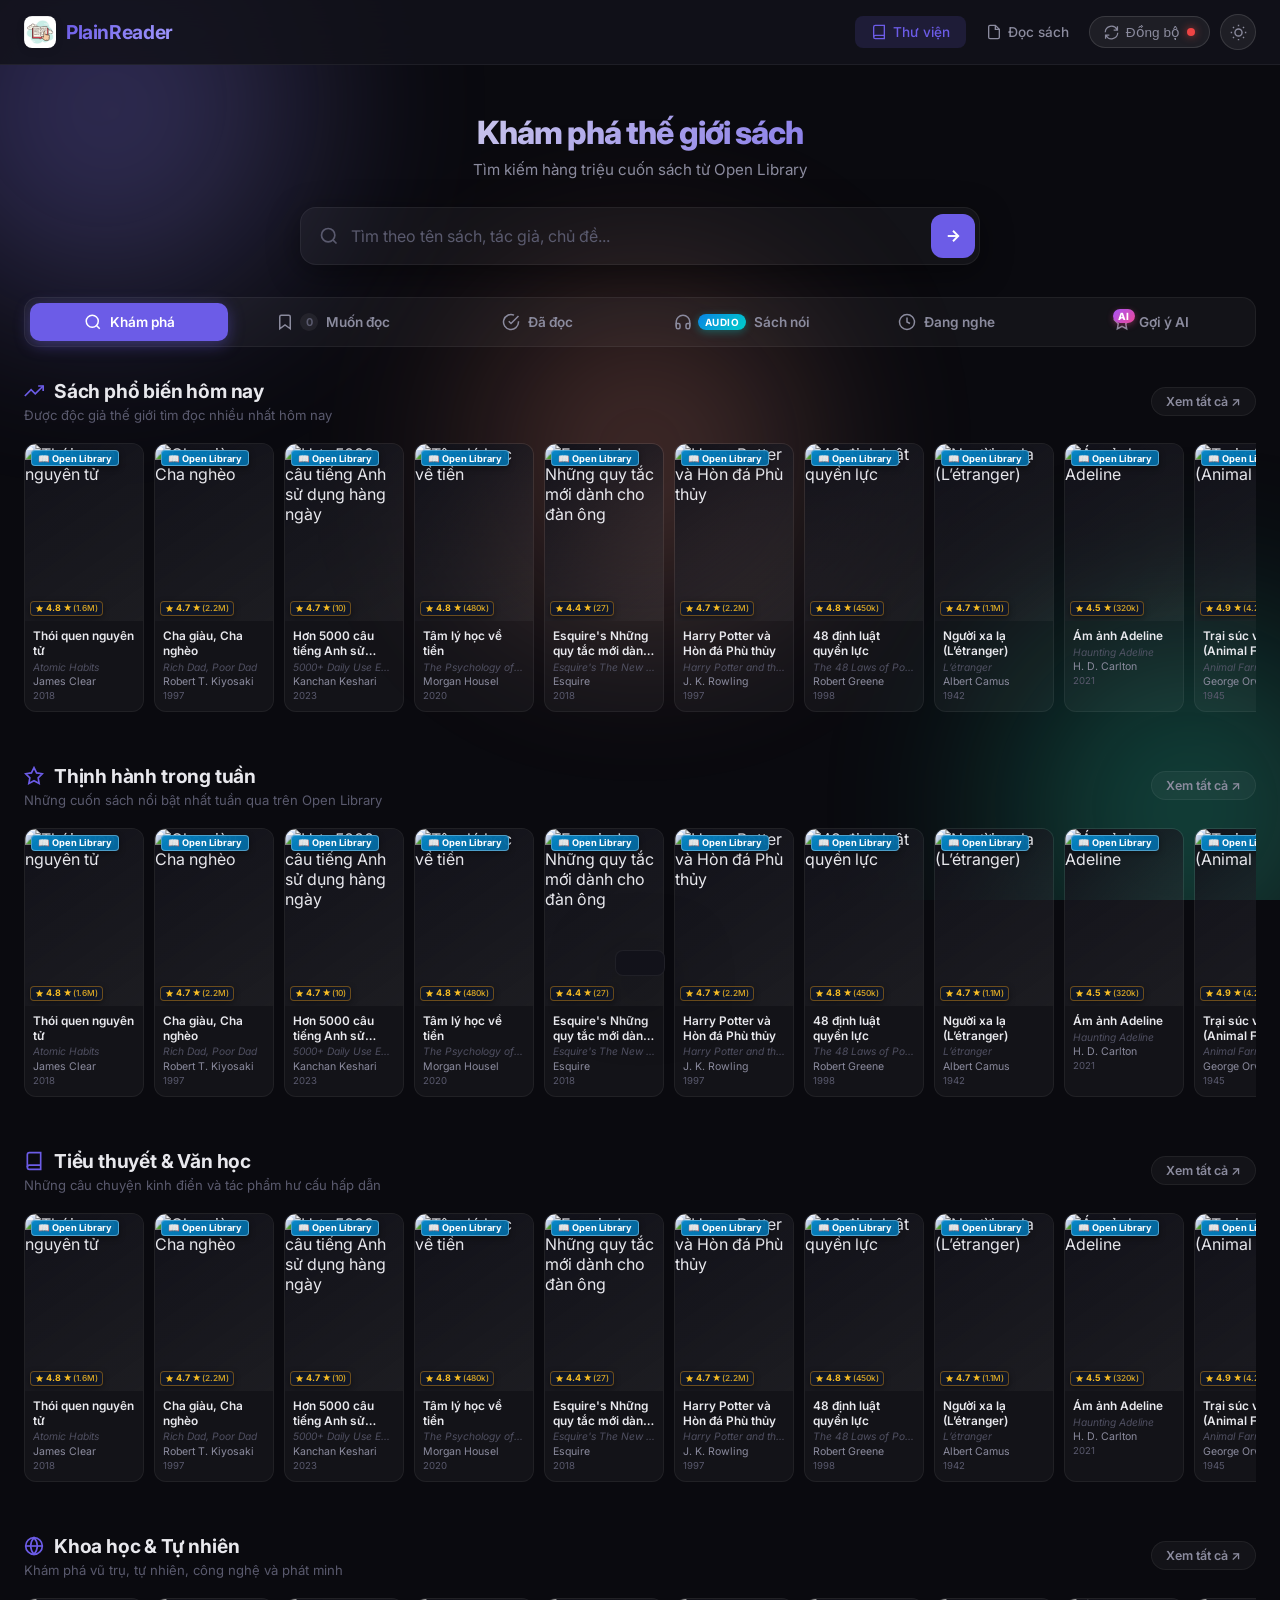
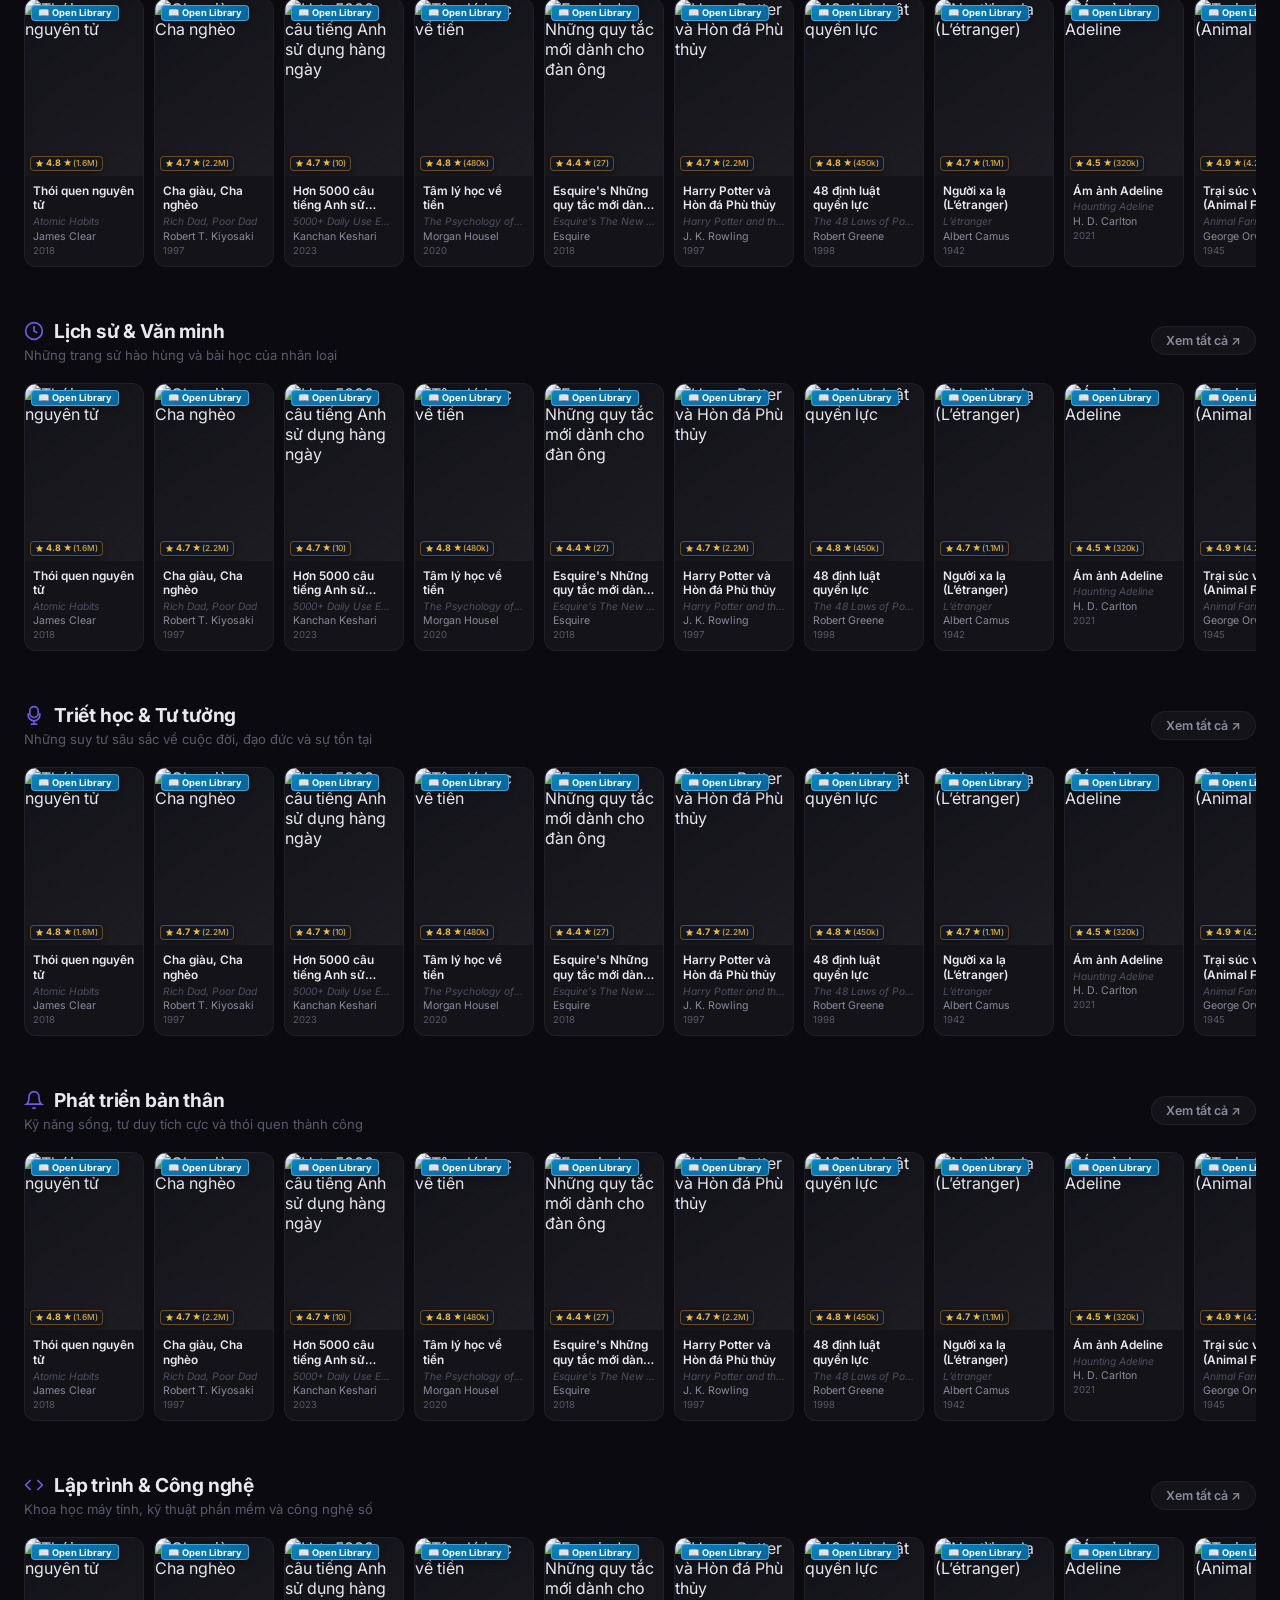
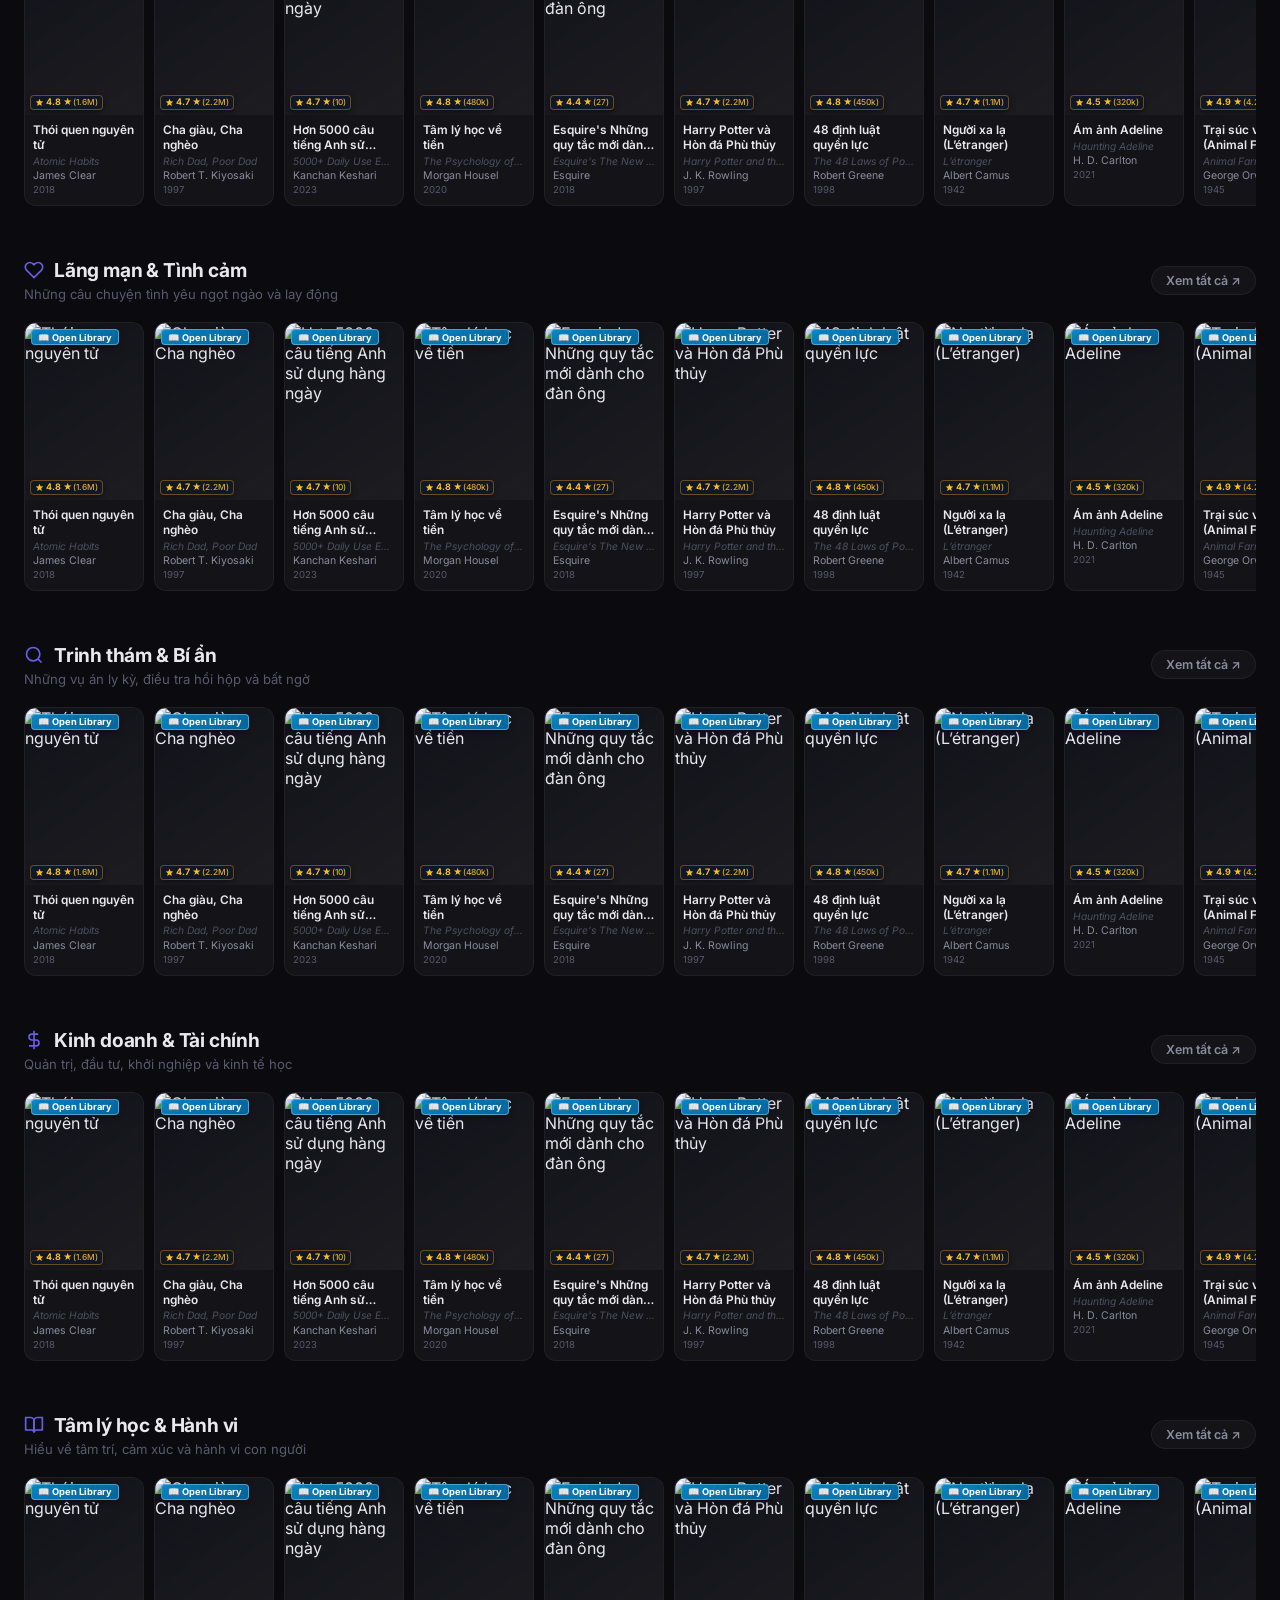
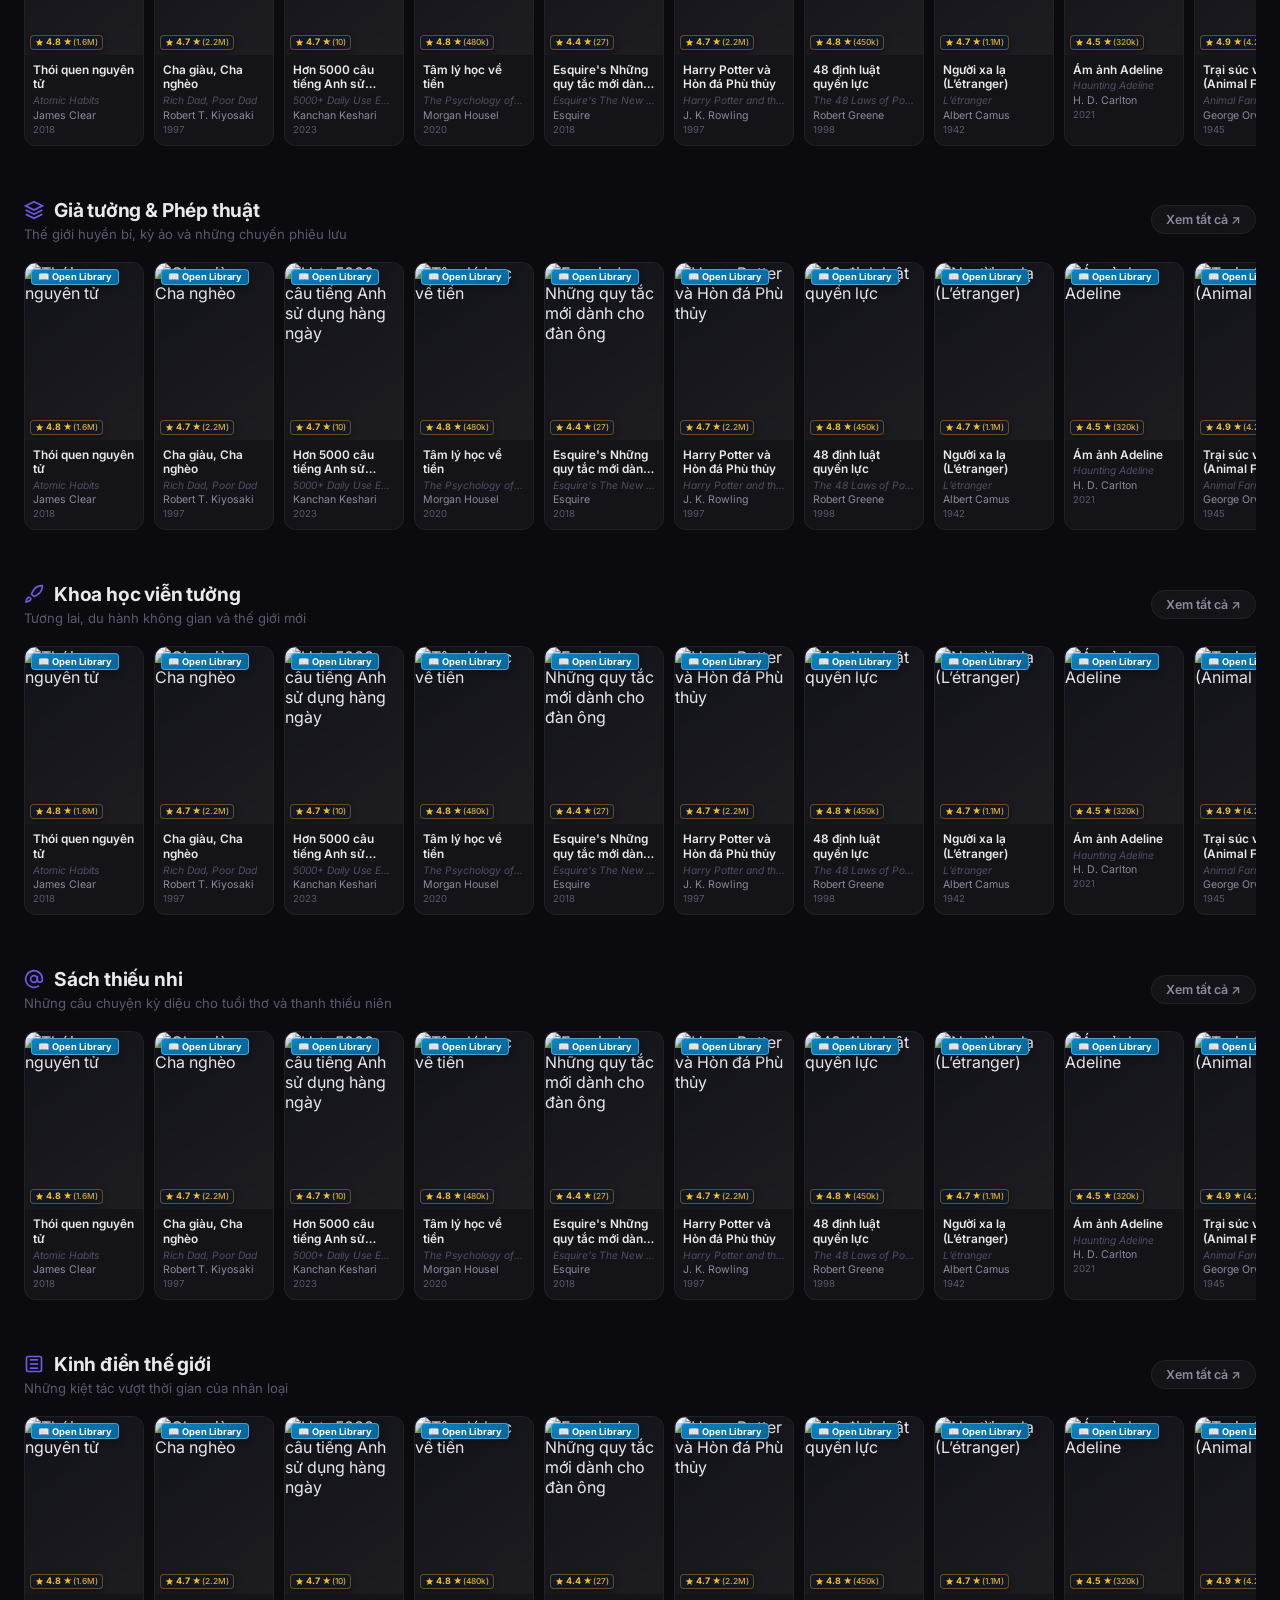
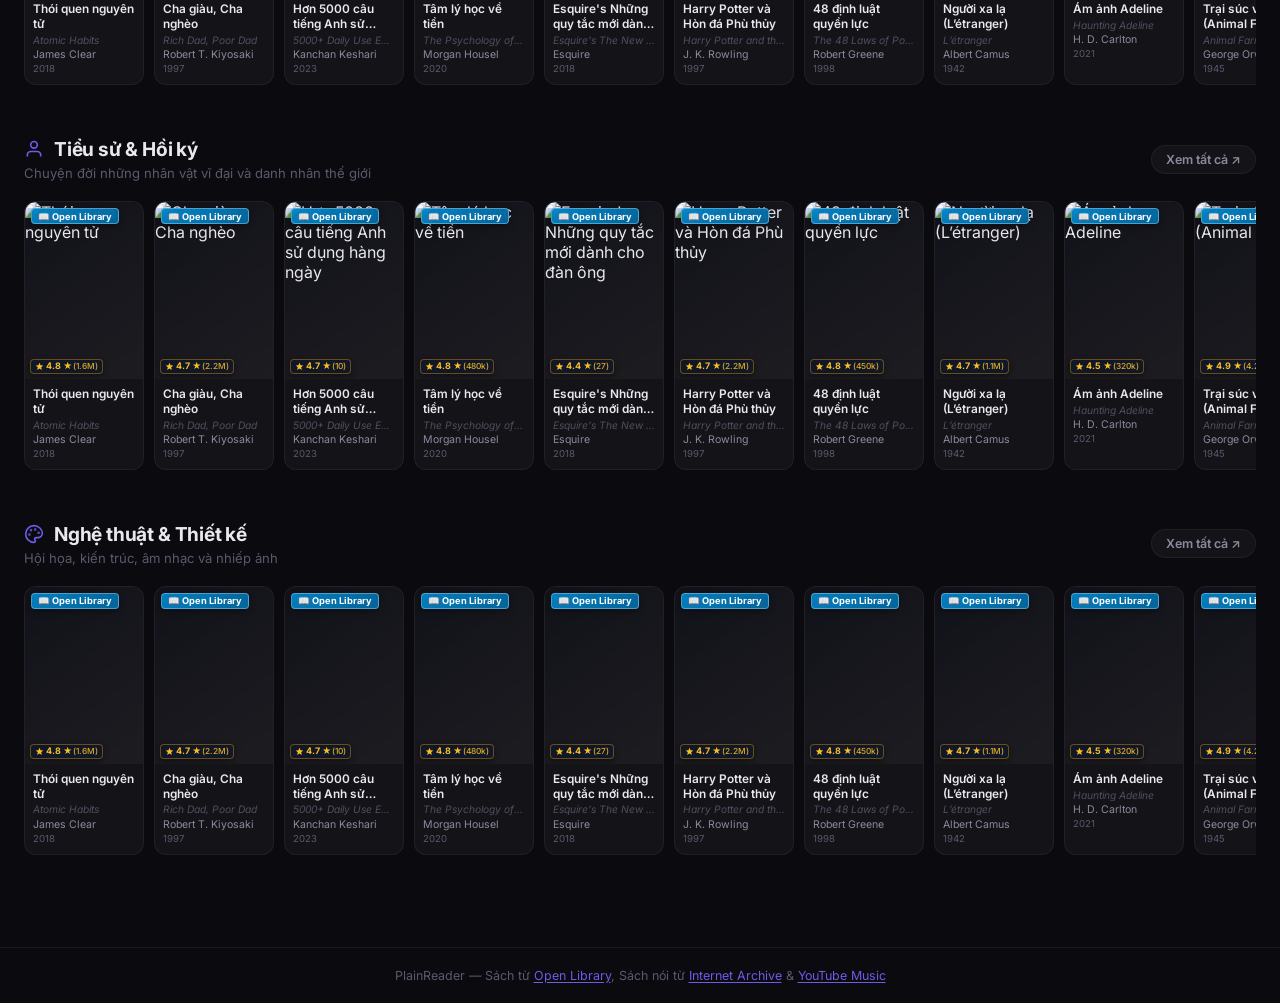
==== index.html @ 1f5cce42 "fix(audio): resolve ReferenceError in recommendation cards and render curated items immediately" ====
<!DOCTYPE html>
<html lang="vi">
<head>
    <meta charset="UTF-8">
    <meta name="viewport" content="width=device-width, initial-scale=1.0">
    <meta name="description" content="Khám phá, tìm kiếm và quản lý bộ sưu tập sách của bạn với PlainReader Catalog">
    <title>Thư Viện Sách — PlainReader</title>
    <link rel="icon" type="image/png" sizes="32x32" href="favicon-32x32.png">
    <link rel="icon" type="image/png" sizes="192x192" href="icon-192.png">
    <link rel="apple-touch-icon" href="icon-192.png">
    <link rel="preconnect" href="https://fonts.googleapis.com">
    <link rel="preconnect" href="https://fonts.gstatic.com" crossorigin>
    <link href="https://fonts.googleapis.com/css2?family=Inter:wght@300;400;500;600;700;800&family=Merriweather:wght@300;400;700&display=swap" rel="stylesheet">
    <meta name="referrer" content="no-referrer">
    <meta http-equiv="Cache-Control" content="no-cache, no-store, must-revalidate">
    <meta http-equiv="Pragma" content="no-cache">
    <meta http-equiv="Expires" content="0">
    <link rel="stylesheet" href="catalog.css?v=17.0">
    <script>
        (function() {
            try {
                const t = localStorage.getItem('plainreader-theme');
                if (t) document.documentElement.setAttribute('data-theme', t);
            } catch (e) {}
        })();
    </script>
</head>
<body>
    <!-- Background animated elements -->
    <div class="bg-orbs">
        <div class="orb orb-1"></div>
        <div class="orb orb-2"></div>
        <div class="orb orb-3"></div>
    </div>

    <!-- Header -->
    <header id="catalog-header">
        <div class="header-content">
            <div class="header-left">
                <a href="index.html" class="logo" title="Về trang chủ">
                    <img src="icon-192.png" alt="PlainReader" class="logo-img">
                    <h1>PlainReader</h1>
                </a>
            </div>
            <nav class="header-nav">
                <a href="index.html" class="nav-link active">
                    <svg viewBox="0 0 24 24" fill="none" stroke="currentColor" stroke-width="2" width="16" height="16">
                        <path d="M4 19.5A2.5 2.5 0 0 1 6.5 17H20"/>
                        <path d="M6.5 2H20v20H6.5A2.5 2.5 0 0 1 4 19.5v-15A2.5 2.5 0 0 1 6.5 2z"/>
                    </svg>
                    Thư viện
                </a>
                <a href="reader.html" class="nav-link">
                    <svg viewBox="0 0 24 24" fill="none" stroke="currentColor" stroke-width="2" width="16" height="16">
                        <path d="M14 2H6a2 2 0 0 0-2 2v16a2 2 0 0 0 2 2h12a2 2 0 0 0 2-2V8z"/>
                        <polyline points="14 2 14 8 20 8"/>
                    </svg>
                    Đọc sách
                </a>
                <button type="button" id="btnOpenSyncModal" class="nav-sync-btn" title="Đồng bộ tự động GitHub (Máy tính ⇄ Điện thoại)">
                    <svg class="sync-icon" viewBox="0 0 24 24" fill="none" stroke="currentColor" stroke-width="2" width="15" height="15">
                        <path d="M21.5 2v6h-6M2.5 22v-6h6M2 11.5a10 10 0 0 1 18.8-4.3M22 12.5a10 10 0 0 1-18.8 4.2"/>
                    </svg>
                    <span>Đồng bộ</span>
                    <span class="sync-status-dot" id="syncStatusDot" title="Trạng thái đồng bộ"></span>
                </button>
                <button type="button" id="btnThemeToggle" class="nav-theme-btn" title="Chuyển chế độ sáng / tối" aria-label="Chuyển chế độ sáng / tối">
                    <svg class="theme-icon-sun" viewBox="0 0 24 24" fill="none" stroke="currentColor" stroke-width="2" width="17" height="17">
                        <circle cx="12" cy="12" r="5"/>
                        <path d="M12 1v2M12 21v2M4.22 4.22l1.42 1.42M18.36 18.36l1.42 1.42M1 12h2M21 12h2M4.22 19.78l1.42-1.42M18.36 5.64l1.42-1.42"/>
                    </svg>
                    <svg class="theme-icon-moon" viewBox="0 0 24 24" fill="none" stroke="currentColor" stroke-width="2" width="17" height="17">
                        <path d="M21 12.79A9 9 0 1 1 11.21 3 7 7 0 0 0 21 12.79z"/>
                    </svg>
                </button>
            </nav>
        </div>
    </header>

    <!-- Hero Search Section -->
    <section class="hero-search">
        <div class="hero-content">
            <h2 class="hero-title">Khám phá thế giới sách</h2>
            <p class="hero-subtitle">Tìm kiếm hàng triệu cuốn sách từ Open Library</p>
            <form class="search-box" id="searchBox" action="javascript:void(0);" method="post" role="search">
                <svg class="search-icon" viewBox="0 0 24 24" fill="none" stroke="currentColor" stroke-width="2" width="20" height="20">
                    <circle cx="11" cy="11" r="8"/>
                    <line x1="21" y1="21" x2="16.65" y2="16.65"/>
                </svg>
                <input type="search" id="searchInput" list="searchHistoryList" enterkeyhint="search" placeholder="Tìm theo tên sách, tác giả, chủ đề..." autocomplete="off">
                <datalist id="searchHistoryList"></datalist>
                <button type="submit" id="btnSearch" class="search-btn" title="Tìm kiếm">
                    <svg viewBox="0 0 24 24" fill="none" stroke="currentColor" stroke-width="2.5" width="18" height="18">
                        <line x1="5" y1="12" x2="19" y2="12"/>
                        <polyline points="12 5 19 12 12 19"/>
                    </svg>
                </button>
            </form>
        </div>
    </section>

    <!-- Main Content -->
    <main class="catalog-main">
        <!-- Tabs Navigation -->
        <div class="tabs-container">
            <div class="tabs" id="tabs" role="tablist">
                <button class="tab active" data-tab="explore" id="tabExplore" role="tab" aria-selected="true" title="Khám phá">
                    <div class="tab-icon-wrap">
                        <svg class="tab-icon" viewBox="0 0 24 24" fill="none" stroke="currentColor" stroke-width="2" width="18" height="18">
                            <circle cx="11" cy="11" r="8"/>
                            <line x1="21" y1="21" x2="16.65" y2="16.65"/>
                        </svg>
                    </div>
                    <span class="tab-label">Khám phá</span>
                </button>
                <button class="tab" data-tab="wishlist" id="tabWishlist" role="tab" aria-selected="false" title="Muốn đọc">
                    <div class="tab-icon-wrap">
                        <svg class="tab-icon" viewBox="0 0 24 24" fill="none" stroke="currentColor" stroke-width="2" width="18" height="18">
                            <path d="M19 21l-7-5-7 5V5a2 2 0 0 1 2-2h10a2 2 0 0 1 2 2z"/>
                        </svg>
                        <span class="tab-count" id="wishlistCount">0</span>
                    </div>
                    <span class="tab-label">Muốn đọc</span>
                </button>

                <button class="tab" data-tab="finished" id="tabFinished" role="tab" aria-selected="false" title="Đã đọc xong">
                    <div class="tab-icon-wrap">
                        <svg class="tab-icon" viewBox="0 0 24 24" fill="none" stroke="currentColor" stroke-width="2" width="18" height="18">
                            <path d="M22 11.08V12a10 10 0 1 1-5.93-9.14"/>
                            <polyline points="22 4 12 14.01 9 11.01"/>
                        </svg>
                        <span class="tab-count" id="finishedCount">0</span>
                    </div>
                    <span class="tab-label">Đã đọc</span>
                </button>
                <button class="tab" data-tab="audio" id="tabAudio" role="tab" aria-selected="false" title="Sách nói Audio">
                    <div class="tab-icon-wrap">
                        <svg class="tab-icon" viewBox="0 0 24 24" fill="none" stroke="currentColor" stroke-width="2" width="18" height="18">
                            <path d="M3 18v-6a9 9 0 0 1 18 0v6"/>
                            <path d="M21 19a2 2 0 0 1-2 2h-1a2 2 0 0 1-2-2v-3a2 2 0 0 1 2-2h3zM3 19a2 2 0 0 0 2 2h1a2 2 0 0 0 2-2v-3a2 2 0 0 0-2-2H3z"/>
                        </svg>
                        <span class="tab-badge-audio">Audio</span>
                    </div>
                    <span class="tab-label">Sách nói</span>
                </button>
                <button class="tab" data-tab="history" id="tabHistory" role="tab" aria-selected="false" title="Tiến trình & Lịch sử nghe">
                    <div class="tab-icon-wrap">
                        <svg class="tab-icon" viewBox="0 0 24 24" fill="none" stroke="currentColor" stroke-width="2" width="18" height="18">
                            <circle cx="12" cy="12" r="10"/>
                            <polyline points="12 6 12 12 16 14"/>
                        </svg>
                        <span class="tab-count" id="audioHistoryCount">0</span>
                    </div>
                    <span class="tab-label">Đang nghe</span>
                </button>
                <button class="tab" data-tab="recommend" id="tabRecommend" role="tab" aria-selected="false" title="Gợi ý AI & Đa Nguồn">
                    <div class="tab-icon-wrap">
                        <svg class="tab-icon" viewBox="0 0 24 24" fill="none" stroke="currentColor" stroke-width="2" width="18" height="18">
                            <polygon points="12 2 15.09 8.26 22 9.27 17 14.14 18.18 21.02 12 17.77 5.82 21.02 7 14.14 2 9.27 8.91 8.26 12 2"/>
                        </svg>
                        <span class="tab-badge-new">AI</span>
                    </div>
                    <span class="tab-label">Gợi ý AI</span>
                </button>
            </div>
        </div>

        <!-- Explore Tab Content -->
        <div class="tab-content active" id="contentExplore">
            <!-- Recommendations Section -->
            <section class="section" id="recommendationsSection" style="display:none;">
                <div class="section-header">
                    <h3 class="section-title">
                        <svg viewBox="0 0 24 24" fill="none" stroke="currentColor" stroke-width="2" width="20" height="20">
                            <polygon points="12 2 15.09 8.26 22 9.27 17 14.14 18.18 21.02 12 17.77 5.82 21.02 7 14.14 2 9.27 8.91 8.26 12 2"/>
                        </svg>
                        Đề xuất cho bạn
                    </h3>
                    <p class="section-subtitle">Dựa trên danh sách muốn đọc của bạn</p>
                </div>
                <div class="books-scroll" id="recommendationsGrid">
                    <!-- Recommendation cards inserted here -->
                </div>
            </section>

            <!-- All Dynamic Catalog Sections from Open Library API -->
            <div id="catalogSectionsContainer">
                <!-- 18 Catalog sections dynamically injected here -->
            </div>

            <!-- Dedicated Category Detail View (Full Page Category Browser) -->
            <section class="section category-detail-view" id="categoryDetailSection" style="display:none;">
                <button class="btn-back-explore" id="btnBackFromCategory">
                    <svg viewBox="0 0 24 24" fill="none" stroke="currentColor" stroke-width="2" width="16" height="16">
                        <line x1="19" y1="12" x2="5" y2="12"></line>
                        <polyline points="12 19 5 12 12 5"></polyline>
                    </svg>
                    <span>Quay lại trang khám phá</span>
                </button>

                <div class="category-banner">
                    <div class="category-banner-info">
                        <div class="category-badge-chip" id="categoryBadgeChip">
                            <span class="category-badge-icon" id="categoryBannerIcon"></span>
                            <span class="category-badge-text" id="categoryBadgeText">Chuyên mục</span>
                        </div>
                        <h2 class="category-banner-title" id="categoryBannerTitle">Tên chuyên mục</h2>
                        <p class="category-banner-desc" id="categoryBannerDesc">Mô tả chuyên mục</p>
                    </div>
                    <div class="category-banner-stats">
                        <div class="cat-stat-card">
                            <span class="cat-stat-num" id="categoryTotalCount">—</span>
                            <span class="cat-stat-label">Sách trên thư viện</span>
                        </div>
                    </div>
                </div>

                <div class="books-grid" id="categoryBooksGrid">
                    <!-- Category book cards dynamically loaded here in full multi-column grid -->
                </div>

                <div class="load-more-container" id="categoryLoadMoreContainer" style="display:none;">
                    <button id="btnCategoryLoadMore" class="btn-load-more">
                        <span class="btn-text">Tải thêm sách</span>
                    </button>
                </div>
            </section>

            <!-- Search Results (Hybrid: AI Insights & Recommendations + Natural Library Catalog) -->
            <section class="section" id="searchResultsSection" style="display:none;">
                <button class="btn-back-explore" id="btnBackToExplore">
                    <svg viewBox="0 0 24 24" fill="none" stroke="currentColor" stroke-width="2" width="16" height="16">
                        <line x1="19" y1="12" x2="5" y2="12"></line>
                        <polyline points="12 19 5 12 12 5"></polyline>
                    </svg>
                    <span>Quay lại trang khám phá</span>
                </button>

                <!-- AI Smart Recommendations & Insight Box (when query triggers AI recommendations) -->
                <div class="search-ai-recommendations" id="searchAiRecBox" style="display:none; margin-bottom: 32px;">
                    <div class="rec-ai-insight-box" style="margin-bottom: 16px; display: block;">
                        <div class="ai-insight-header">
                            <div class="ai-insight-title">
                                <span class="ai-sparkle-icon">🤖</span>
                                <h4>Góc nhìn & Đề xuất chuyên sâu từ Trợ lý AI</h4>
                            </div>
                            <span class="ai-insight-badge">Gemini AI</span>
                        </div>
                        <div class="ai-insight-content" id="searchAiInsightText">
                            <!-- AI insight analysis text -->
                        </div>
                    </div>
                    <div class="rec-results-header" style="margin-bottom: 12px;">
                        <h3 class="rec-results-title" style="font-size: 1.1rem; display: flex; align-items: center; gap: 8px;">
                            <span>✨ Sách do AI gợi ý theo nhu cầu tìm kiếm</span>
                        </h3>
                    </div>
                    <div class="books-grid" id="searchAiRecGrid">
                        <!-- AI recommended cards injected dynamically -->
                    </div>
                </div>

                <!-- Natural Search Library Results Header & Grid -->
                <div class="section-header" id="searchNaturalHeader">
                    <h3 class="section-title" id="searchResultsTitle">
                        <svg viewBox="0 0 24 24" fill="none" stroke="currentColor" stroke-width="2" width="20" height="20">
                            <circle cx="11" cy="11" r="8"/>
                            <line x1="21" y1="21" x2="16.65" y2="16.65"/>
                        </svg>
                        <span>Kết quả tìm kiếm từ thư viện</span>
                    </h3>
                    <span class="result-count" id="resultCount"></span>
                </div>
                <div class="books-grid" id="searchResultsGrid">
                    <!-- Search result cards inserted here -->
                </div>
                <div class="load-more-container" id="loadMoreContainer" style="display:none;">
                    <button id="btnLoadMore" class="btn-load-more">Xem thêm từ thư viện</button>
                </div>
            </section>
        </div>

        <!-- Wishlist Tab Content -->
        <div class="tab-content" id="contentWishlist">
            <div class="empty-state" id="wishlistEmpty">
                <svg viewBox="0 0 24 24" fill="none" stroke="currentColor" stroke-width="1.5" width="64" height="64">
                    <path d="M19 21l-7-5-7 5V5a2 2 0 0 1 2-2h10a2 2 0 0 1 2 2z"/>
                </svg>
                <h3>Chưa có sách muốn đọc</h3>
                <p>Tìm kiếm và thêm sách vào danh sách đọc của bạn</p>
            </div>
            <div class="books-grid" id="wishlistGrid">
                <!-- Wishlist cards inserted here -->
            </div>
        </div>



        <!-- Finished / Đã Đọc Tab Content -->
        <div class="tab-content" id="contentFinished">
            <div class="empty-state" id="finishedEmpty">
                <svg viewBox="0 0 24 24" fill="none" stroke="currentColor" stroke-width="1.5" width="64" height="64">
                    <path d="M22 11.08V12a10 10 0 1 1-5.93-9.14"/>
                    <polyline points="22 4 12 14.01 9 11.01"/>
                </svg>
                <h3>Chưa có sách nào đã đọc xong</h3>
                <p>Đánh dấu những cuốn sách bạn đã đọc hoặc nghe xong để theo dõi tiến trình đọc sách</p>
            </div>
            <div class="books-grid" id="finishedGrid">
                <!-- Finished cards inserted here -->
            </div>
        </div>

        <!-- Audiobooks Tab Content -->
        <div class="tab-content" id="contentAudio">
            <!-- Audio Hero Section -->
            <div class="audio-hero-card">
                <div class="audio-hero-content">
                    <div class="audio-hero-badge">
                        <svg viewBox="0 0 24 24" fill="none" stroke="currentColor" stroke-width="2" width="16" height="16">
                            <circle cx="12" cy="12" r="10"/>
                            <polygon points="10 8 16 12 10 16 10 8"/>
                        </svg>
                        <span>Kho Sách Nói Miễn Phí — Internet Archive</span>
                    </div>
                    <h2 class="audio-hero-title">Nghe Audio Sách Chọn Lọc</h2>
                    <p class="audio-hero-subtitle">Tuyển tập sách nói kinh điển, phát triển bản thân và văn học với giọng đọc truyền cảm từ Internet Archive và YouTube Music.</p>
                    
                    <!-- Source Switcher: Archive vs YouTube Music -->
                    <div class="audio-source-switcher" id="audioSourceSwitcher">
                        <button class="source-tab-btn active" id="btnSourceArchive" data-source="archive" type="button">
                            <svg viewBox="0 0 24 24" fill="none" stroke="currentColor" stroke-width="2" width="15" height="15">
                                <circle cx="12" cy="12" r="10"/>
                                <line x1="2" y1="12" x2="22" y2="12"/>
                                <path d="M12 2a15.3 15.3 0 0 1 4 10 15.3 15.3 0 0 1-4 10 15.3 15.3 0 0 1-4-10 15.3 15.3 0 0 1 4-10z"/>
                            </svg>
                            <span>Internet Archive</span>
                        </button>
                        <button class="source-tab-btn" id="btnSourceYoutube" data-source="youtube" type="button">
                            <svg viewBox="0 0 24 24" fill="currentColor" width="16" height="16">
                                <path d="M23.498 6.186a3.016 3.016 0 0 0-2.122-2.136C19.505 3.545 12 3.545 12 3.545s-7.505 0-9.377.505A3.017 3.017 0 0 0 .502 6.186C0 8.07 0 12 0 12s0 3.93.502 5.814a3.016 3.016 0 0 0 2.122 2.136c1.871.505 9.376.505 9.376.505s7.505 0 9.377-.505a3.015 3.015 0 0 0 2.122-2.136C24 15.93 24 12 24 12s0-3.93-.502-5.814zM9.545 15.568V8.432L15.818 12l-6.273 3.568z"/>
                            </svg>
                            <span>YouTube Music</span>
                        </button>
                    </div>

                    <div class="audio-search-container">
                        <div class="audio-search-box">
                            <svg viewBox="0 0 24 24" fill="none" stroke="currentColor" stroke-width="2" width="18" height="18">
                                <circle cx="11" cy="11" r="8"/>
                                <line x1="21" y1="21" x2="16.65" y2="16.65"/>
                            </svg>
                            <input type="text" id="audioSearchInput" placeholder="Tìm theo tên tác phẩm, tác giả (Mặt dày tâm đen, Đắc nhân tâm, Tam quốc...)" autocomplete="off">
                            <button id="btnAudioSearch" class="audio-search-btn" title="Tìm audio">
                                <span>Tìm sách nói</span>
                            </button>
                        </div>
                    </div>

                    <div class="audio-genre-tags" id="audioGenreTags">
                        <button class="audio-tag active" data-genre="all">🔥 Tất cả tuyển tập</button>
                        <button class="audio-tag" data-genre="self-help">💡 Phát triển bản thân</button>
                        <button class="audio-tag" data-genre="literature">📖 Văn học - Kinh điển</button>
                        <button class="audio-tag" data-genre="history-philosophy">🧠 Triết học - Tư duy</button>
                        <button class="audio-tag" data-genre="english">🇬🇧 LibriVox Audio</button>
                    </div>
                </div>
            </div>

            <!-- Continue Listening Banner -->
            <div class="audio-continue-section" id="audioContinueSection" style="display: none;">
                <!-- Rendered dynamically via JS -->
            </div>

            <!-- Audiobooks Grid -->
            <div class="audiobooks-section-header">
                <h3 class="section-title">
                    <svg viewBox="0 0 24 24" fill="none" stroke="currentColor" stroke-width="2" width="20" height="20">
                        <path d="M3 18v-6a9 9 0 0 1 18 0v6"/>
                        <path d="M21 19a2 2 0 0 1-2 2h-1a2 2 0 0 1-2-2v-3a2 2 0 0 1 2-2h3zM3 19a2 2 0 0 0 2 2h1a2 2 0 0 0 2-2v-3a2 2 0 0 0-2-2H3z"/>
                    </svg>
                    <span id="audiobooksSectionTitle">Danh sách Sách Nói</span>
                </h3>
                <span class="audiobooks-count" id="audiobooksCount">0 sách nói</span>
            </div>

            <div class="audiobooks-grid" id="audiobooksGrid">
                <!-- Audio cards populated here -->
            </div>

            <div class="audiobooks-loading" id="audiobooksLoading" style="display:none;">
                <div class="catalog-spinner"></div>
                <p>Đang tải danh sách sách nói từ Internet Archive...</p>
            </div>

            <!-- Audiobooks Pagination / Load More Button -->
            <div class="audiobooks-pagination" id="audiobooksPagination" style="display: none;">
                <button class="btn-load-more-audio" id="btnLoadMoreAudio" type="button">
                    <svg viewBox="0 0 24 24" fill="none" stroke="currentColor" stroke-width="2" width="16" height="16">
                        <polyline points="7 13 12 18 17 13"></polyline>
                        <polyline points="7 6 12 11 17 6"></polyline>
                    </svg>
                    <span id="loadMoreAudioText">Tải thêm truyện & sách nói mới upload</span>
                </button>
            </div>
        </div>

        <!-- Audio History / In-Progress Tab Content -->
        <div class="tab-content" id="contentHistory">
            <div class="history-page-header">
                <div class="history-header-left">
                    <div class="history-badge">
                        <svg viewBox="0 0 24 24" fill="none" stroke="currentColor" stroke-width="2" width="16" height="16">
                            <circle cx="12" cy="12" r="10"/>
                            <polyline points="12 6 12 12 16 14"/>
                        </svg>
                        <span>Tự Động Đồng Bộ GitHub</span>
                    </div>
                    <h2 class="history-page-title">Tiến Trình & Sách Đã Bookmark</h2>
                    <p class="history-page-subtitle">
                        Chỉ các cuốn sách nói bạn đã Bookmark hoặc có Ghi chú cá nhân mới được lưu lại tiến trình nghe và tự động đồng bộ trên mọi thiết bị.
                    </p>
                    <div class="history-filter-pills" id="historyFilterPills">
                        <button class="history-pill-btn active" id="btnFilterHistoryAll" data-filter="all" type="button">
                            Tất cả (<span id="historyCountAll">0</span>)
                        </button>
                        <button class="history-pill-btn" id="btnFilterHistoryNotes" data-filter="notes" type="button">
                            📝 Có ghi chú (<span id="historyCountNotes">0</span>)
                        </button>
                    </div>
                </div>
                <div class="history-header-actions" id="historyHeaderActions" style="display: none;">
                    <button id="btnClearAllHistory" class="btn-clear-history" title="Xóa toàn bộ tiến trình nghe">
                        <svg viewBox="0 0 24 24" fill="none" stroke="currentColor" stroke-width="2" width="14" height="14">
                            <polyline points="3 6 5 6 21 6"/>
                            <path d="M19 6v14a2 2 0 0 1-2 2H7a2 2 0 0 1-2-2V6m3 0V4a2 2 0 0 1 2-2h4a2 2 0 0 1 2 2v2"/>
                        </svg>
                        Xóa tất cả tiến trình
                    </button>
                </div>
            </div>

            <!-- Empty State -->
            <div class="empty-state" id="historyEmpty" style="display: none;">
                <svg viewBox="0 0 24 24" fill="none" stroke="currentColor" stroke-width="1.5" width="64" height="64">
                    <circle cx="12" cy="12" r="10"/>
                    <polyline points="12 6 12 12 16 14"/>
                </svg>
                <h3>Chưa có sách nào được bookmark tiến trình</h3>
                <p>Nhấn nút Bookmark 🔖 ở góc trên trình phát khi nghe để lưu lại tiến trình của cuốn sách bạn muốn tiếp tục theo dõi.</p>
                <button class="btn-explore-audio-jump" id="btnExploreAudiobooks" type="button">
                    🎧 Khám phá sách nói ngay
                </button>
            </div>

            <!-- In-Progress Audiobooks Grid -->
            <div class="history-cards-grid" id="historyGrid">
                <!-- In-progress cards rendered dynamically -->
            </div>
        </div>

        <!-- Recommendations Hub Tab Content (Multi-Engine & AI) -->
        <div class="tab-content" id="contentRecommend">
            <div class="rec-hero-banner">
                <div class="rec-hero-header">
                    <div class="rec-badge-chip">
                        <span class="rec-chip-icon">✨</span>
                        <span>Đa Nguồn: AI • Google Books • TasteDive • Hardcover</span>
                    </div>
                    <h2 class="rec-hero-title">Khám Phá Sách Thông Minh</h2>
                    <p class="rec-hero-subtitle">
                        Duyệt các bộ sưu tập đề xuất theo nguồn tuyển chọn hoặc nhập nhu cầu để tìm kiếm kết hợp (Thư viện tự nhiên + Trợ lý AI gợi ý).
                    </p>
                </div>

                <!-- Curated Recommendation Discovery Feeds (Channels) -->
                <div class="rec-engine-nav" id="recEngineNav">
                    <button class="rec-engine-btn active" data-engine="all" type="button" title="Tuyển tập đề xuất tổng hợp">
                        <span class="engine-icon">🌟</span>
                        <span>Tất cả đề xuất</span>
                    </button>
                    <button class="rec-engine-btn" data-engine="ai" type="button" title="Tuyển tập do Trợ lý AI tuyển chọn">
                        <span class="engine-icon">🤖</span>
                        <span>Trợ lý AI</span>
                    </button>
                    <button class="rec-engine-btn" data-engine="google" type="button" title="Sách nổi bật từ Google Books">
                        <span class="engine-icon">📚</span>
                        <span>Google Books</span>
                    </button>
                    <button class="rec-engine-btn" data-engine="similar" type="button" title="Mạng lưới đề xuất sách tương tự">
                        <span class="engine-icon">🎯</span>
                        <span>Sách tương tự (TasteDive)</span>
                    </button>
                    <button class="rec-engine-btn" data-engine="community" type="button" title="Sách được cộng đồng độc giả bình chọn Top 1%">
                        <span class="engine-icon">👥</span>
                        <span>Cộng đồng (Hardcover)</span>
                    </button>
                </div>

                <!-- Dedicated AI Book Recommendation Prompt Bar -->
                <div class="rec-ai-prompt-container" id="recAiPromptContainer">
                    <form class="rec-ai-prompt-form" id="recAiPromptForm" action="javascript:void(0);">
                        <div class="rec-ai-sparkle-badge">
                            <span class="ai-sparkle-icon">✦</span>
                            <span>Hỏi AI Gợi Ý</span>
                        </div>
                        <input type="text" id="recAiPromptInput" class="rec-ai-prompt-input" placeholder="Nhập nhu cầu để nhờ Trợ lý AI gợi ý sách (vd: Sách chữa lành tâm hồn, Sách kinh doanh khởi nghiệp, Tiểu thuyết trinh thám ly kỳ...)" autocomplete="off">
                        <button type="submit" id="btnRecAiSubmit" class="rec-ai-prompt-submit-btn" title="Nhờ Trợ lý AI tìm & gợi ý sách">
                            <span>Nhờ AI Gợi Ý</span>
                            <svg viewBox="0 0 24 24" fill="none" stroke="currentColor" stroke-width="2" width="16" height="16">
                                <line x1="5" y1="12" x2="19" y2="12"/>
                                <polyline points="12 5 19 12 12 19"/>
                            </svg>
                        </button>
                    </form>
                </div>

                <!-- Quick AI & Audiobook Action Toolbar -->
                <div class="rec-actions-toolbar">
                    <button type="button" class="rec-quick-btn" id="btnRecFromCurrent" title="Gợi ý các cuốn sách liên quan trực tiếp đến cuốn bạn đang nghe/đọc dở">
                        <span class="rec-quick-icon">🎧</span>
                        <span>Gợi ý theo sách đang nghe/đọc dở</span>
                    </button>
                    <button type="button" class="rec-quick-btn btn-rec-settings" id="btnRecSettings" title="Cài đặt API Key Gemini (tuỳ chọn)">
                        <svg viewBox="0 0 24 24" fill="none" stroke="currentColor" stroke-width="2" width="14" height="14">
                            <circle cx="12" cy="12" r="3"/>
                            <path d="M19.4 15a1.65 1.65 0 0 0 .33 1.82l.06.06a2 2 0 0 1 0 2.83 2 2 0 0 1-2.83 0l-.06-.06a1.65 1.65 0 0 0-1.82-.33 1.65 1.65 0 0 0-1 1.51V21a2 2 0 0 1-2 2 2 2 0 0 1-2-2v-.09A1.65 1.65 0 0 0 9 19.4a1.65 1.65 0 0 0-1.82.33l-.06.06a2 2 0 0 1-2.83 0 2 2 0 0 1 0-2.83l.06-.06a1.65 1.65 0 0 0 .33-1.82 1.65 1.65 0 0 0-1.51-1H3a2 2 0 0 1-2-2 2 2 0 0 1 2-2h.09A1.65 1.65 0 0 0 4.6 9a1.65 1.65 0 0 0-.33-1.82l-.06-.06a2 2 0 0 1 0-2.83 2 2 0 0 1 2.83 0l.06.06a1.65 1.65 0 0 0 1.82.33H9a1.65 1.65 0 0 0 1-1.51V3a2 2 0 0 1 2-2 2 2 0 0 1 2 2v.09a1.65 1.65 0 0 0 1 1.51 1.65 1.65 0 0 0 1.82-.33l.06-.06a2 2 0 0 1 2.83 0 2 2 0 0 1 0 2.83l-.06.06a1.65 1.65 0 0 0-.33 1.82V9a1.65 1.65 0 0 0 1.51 1H21a2 2 0 0 1 2 2 2 2 0 0 1-2 2h-.09a1.65 1.65 0 0 0-1.51 1z"/>
                        </svg>
                        <span>Cài đặt AI Key</span>
                    </button>
                </div>

                <!-- Moods & Goal Pills -->
                <div class="rec-moods-scroll" id="recMoodsScroll">
                    <span class="rec-mood-label">Chủ đề & Tâm trạng:</span>
                    <button class="rec-mood-tag active" data-mood="all" type="button">🌟 Tất cả</button>
                    <button class="rec-mood-tag" data-mood="self-help" type="button">🚀 Phát triển bản thân</button>
                    <button class="rec-mood-tag" data-mood="finance" type="button">💰 Tài chính & Kinh doanh</button>
                    <button class="rec-mood-tag" data-mood="psychology" type="button">🧠 Tâm lý học</button>
                    <button class="rec-mood-tag" data-mood="mindfulness" type="button">🧘 Bình an & Chữa lành</button>
                    <button class="rec-mood-tag" data-mood="classic" type="button">📜 Văn học kinh điển</button>
                    <button class="rec-mood-tag" data-mood="thriller" type="button">🔍 Trinh thám & Kịch tính</button>
                    <button class="rec-mood-tag" data-mood="scifi" type="button">🌌 Khoa học & Viễn tưởng</button>
                </div>
            </div>

            <!-- AI Insight Analysis Box -->
            <div class="rec-ai-insight-box" id="recAiInsightBox" style="display:none;">
                <div class="ai-insight-header">
                    <div class="ai-insight-title">
                        <span class="ai-sparkle-icon">🤖</span>
                        <h4>Góc nhìn & Phân tích từ Trợ lý AI</h4>
                    </div>
                    <span class="ai-insight-badge" id="aiInsightBadge">AI Analysis</span>
                </div>
                <div class="ai-insight-content" id="aiInsightContent">
                    <!-- Text explanation -->
                </div>
            </div>

            <!-- Recommendations Grid -->
            <div class="rec-results-section">
                <div class="rec-results-header">
                    <h3 class="rec-results-title" id="recResultsTitle">
                        <span>🌟 Danh sách đề xuất nổi bật</span>
                    </h3>
                    <span class="rec-results-count" id="recResultsCount">Đang cập nhật</span>
                </div>
                <div class="rec-books-grid" id="recBooksGrid">
                    <!-- Recommended book cards injected dynamically -->
                </div>
                <div class="load-more-container" id="recLoadMoreContainer" style="display:none; justify-content:center; margin-top:28px;">
                    <button id="btnRecLoadMore" class="btn-load-more">Xem thêm đề xuất</button>
                    <div id="recEndMessage" class="rec-end-message" style="display:none;">
                        <span class="rec-end-icon">✓</span>
                        <span>Đã tải hết tất cả các sách đề xuất trong danh mục này.</span>
                    </div>
                </div>
                <div class="catalog-loading" id="recLoading" style="display:none;">
                    <div class="catalog-spinner"></div>
                    <p id="recLoadingText">Hệ thống AI & Đa nguồn đang phân tích và tìm kiếm...</p>
                </div>
            </div>
        </div>

        <!-- Loading Spinner -->
        <div class="catalog-loading" id="catalogLoading" style="display:none;">
            <div class="catalog-spinner"></div>
            <p>Đang tải sách...</p>
        </div>
    </main>

    <!-- Book Detail Modal -->
    <div class="modal-overlay" id="bookModal" style="display:none;">
        <div class="modal-card">
            <button class="modal-close" id="btnCloseModal" title="Đóng">
                <svg viewBox="0 0 24 24" fill="none" stroke="currentColor" stroke-width="2" width="20" height="20">
                    <line x1="18" y1="6" x2="6" y2="18"/>
                    <line x1="6" y1="6" x2="18" y2="18"/>
                </svg>
            </button>
            <div class="modal-body">
                <div class="modal-cover">
                    <img id="modalCover" src="" alt="Book Cover">
                </div>
                <div class="modal-info">
                    <h2 id="modalTitle" class="modal-title"></h2>
                    <div class="modal-original-title" id="modalOriginalTitle" style="display:none;">
                        <span class="label-orig">Tên gốc:</span>
                        <span class="text-orig" id="modalOriginalTitleText"></span>
                    </div>
                    <p id="modalAuthor" class="modal-author"></p>
                    <div class="modal-meta">
                        <span id="modalSourceBadge" class="meta-badge modal-badge-source" style="display:none;" title="Nguồn dữ liệu sách"></span>
                        <span id="modalRatingBadge" class="meta-badge modal-badge-rating" style="display:none;" title="Đánh giá sách từ độc giả">
                            <svg viewBox="0 0 24 24" width="13" height="13" fill="#fbbf24"><path d="M12 17.27L18.18 21l-1.64-7.03L22 9.24l-7.19-.61L12 2 9.19 8.63 2 9.24l5.46 4.73L5.82 21z"/></svg>
                            <span id="modalRatingBadgeText"></span>
                        </span>
                        <a id="modalGoodreadsQuickLink" class="modal-goodreads-quick-btn" href="#" target="_blank" rel="noopener noreferrer" style="display:none;" title="Xem đánh giá trên Goodreads">
                            <svg class="icon-goodreads" viewBox="0 0 24 24" width="13" height="13" fill="currentColor">
                                <path d="M12 2C6.48 2 2 6.48 2 12s4.48 10 10 10 10-4.48 10-10S17.52 2 12 2zm-.2 15.3c-2.3 0-3.9-1.6-3.9-4.1 0-2.4 1.5-4.1 3.9-4.1 1.4 0 2.5.7 3 1.7V9.3h1.8v7.6c0 2.7-1.5 4.1-4.1 4.1-2.2 0-3.5-1-3.8-2.4l1.7-.4c.2.8 1 1.3 2.1 1.3 1.5 0 2.3-.8 2.3-2.3v-.6c-.5 1-1.6 1.7-3 1.7zm.3-3.2c1.3 0 2.3-1 2.3-2.6s-1-2.6-2.3-2.6c-1.3 0-2.3 1-2.3 2.6s1 2.6 2.3 2.6z"/>
                            </svg>
                            <span>Goodreads</span>
                            <svg viewBox="0 0 24 24" fill="none" stroke="currentColor" stroke-width="2" width="10" height="10">
                                <path d="M18 13v6a2 2 0 0 1-2 2H5a2 2 0 0 1-2-2V8a2 2 0 0 1 2-2h6"/>
                                <polyline points="15 3 21 3 21 9"/>
                                <line x1="10" y1="14" x2="21" y2="3"/>
                            </svg>
                        </a>
                        <span id="modalYear" class="meta-badge"></span>
                        <span id="modalPages" class="meta-badge"></span>
                        <span id="modalLanguage" class="meta-badge"></span>
                    </div>
                    <div class="modal-subjects" id="modalSubjects"></div>
                    <div class="modal-desc-wrapper">
                        <div class="modal-desc-header">
                            <span class="desc-badge">🇻🇳 Bản dịch tiếng Việt</span>
                            <button type="button" class="btn-toggle-orig-desc" id="btnToggleOrigDesc" style="display:none;">
                                <span>Xem bản gốc (English)</span>
                            </button>
                        </div>
                        <p id="modalDescription" class="modal-description"></p>
                        <div class="modal-original-desc-box" id="modalOriginalDescBox" style="display:none;">
                            <span class="desc-badge en">🇬🇧 Mô tả gốc tiếng Anh</span>
                            <p id="modalOriginalDescription" class="modal-description-en"></p>
                        </div>
                    </div>
                    <div class="modal-actions">
                        <button id="modalBtnAudiobook" class="modal-action-btn audio-btn" title="Tìm và nghe sách nói trên Internet Archive">
                            <svg viewBox="0 0 24 24" fill="none" stroke="currentColor" stroke-width="2" width="18" height="18">
                                <path d="M3 18v-6a9 9 0 0 1 18 0v6"/>
                                <path d="M21 19a2 2 0 0 1-2 2h-1a2 2 0 0 1-2-2v-3a2 2 0 0 1 2-2h3zM3 19a2 2 0 0 0 2 2h1a2 2 0 0 0 2-2v-3a2 2 0 0 0-2-2H3z"/>
                            </svg>
                            <span>Nghe Sách Nói</span>
                        </button>
                        <a id="modalBtnAnnaArchive" class="modal-action-btn anna-btn" href="#" target="_blank" rel="noopener noreferrer" title="Tìm và tải file sách đọc (EPUB, PDF) từ Anna's Archive">
                            <svg viewBox="0 0 24 24" fill="none" stroke="currentColor" stroke-width="2" width="18" height="18">
                                <path d="M4 19.5A2.5 2.5 0 0 1 6.5 17H20"/>
                                <path d="M6.5 2H20v20H6.5A2.5 2.5 0 0 1 4 19.5v-15A2.5 2.5 0 0 1 6.5 2z"/>
                                <polyline points="10 9 9 9 8 9"/>
                                <path d="M12 5v7"/>
                                <polyline points="9 9 12 12 15 9"/>
                            </svg>
                            <span>Tìm File Sách (Anna's Archive)</span>
                        </a>
                        <a id="modalBtnAnnaArchiveEn" class="modal-action-btn anna-btn-en" href="#" target="_blank" rel="noopener noreferrer" style="display:none;" title="Tìm file bản gốc tiếng Anh trên Anna's Archive">
                            <svg viewBox="0 0 24 24" fill="none" stroke="currentColor" stroke-width="2" width="16" height="16">
                                <path d="M4 19.5A2.5 2.5 0 0 1 6.5 17H20"/>
                                <path d="M6.5 2H20v20H6.5A2.5 2.5 0 0 1 4 19.5v-15A2.5 2.5 0 0 1 6.5 2z"/>
                            </svg>
                            <span>Bản gốc (EN)</span>
                        </a>
                        <button id="modalBtnWishlist" class="modal-action-btn wishlist-btn">
                            <svg viewBox="0 0 24 24" fill="none" stroke="currentColor" stroke-width="2" width="18" height="18">
                                <path d="M19 21l-7-5-7 5V5a2 2 0 0 1 2-2h10a2 2 0 0 1 2 2z"/>
                            </svg>
                            <span>Muốn đọc</span>
                        </button>

                        <button id="modalBtnFinished" class="modal-action-btn finished-btn">
                            <svg viewBox="0 0 24 24" fill="none" stroke="currentColor" stroke-width="2" width="18" height="18">
                                <path d="M22 11.08V12a10 10 0 1 1-5.93-9.14"/>
                                <polyline points="22 4 12 14.01 9 11.01"/>
                            </svg>
                            <span>Đã đọc</span>
                        </button>
                        <a id="modalBtnOpenLibrary" class="modal-action-btn ol-btn" href="#" target="_blank" rel="noopener noreferrer">
                            <svg viewBox="0 0 24 24" fill="none" stroke="currentColor" stroke-width="2" width="18" height="18">
                                <path d="M18 13v6a2 2 0 0 1-2 2H5a2 2 0 0 1-2-2V8a2 2 0 0 1 2-2h6"/>
                                <polyline points="15 3 21 3 21 9"/>
                                <line x1="10" y1="14" x2="21" y2="3"/>
                            </svg>
                            <span>Open Library</span>
                        </a>
                        <a id="modalBtnGoodreads" class="modal-action-btn goodreads-btn" href="#" target="_blank" rel="noopener noreferrer" title="Tìm thông tin và đánh giá trên Goodreads">
                            <svg viewBox="0 0 24 24" width="16" height="16" fill="currentColor">
                                <path d="M12 2C6.48 2 2 6.48 2 12s4.48 10 10 10 10-4.48 10-10S17.52 2 12 2zm-.2 15.3c-2.3 0-3.9-1.6-3.9-4.1 0-2.4 1.5-4.1 3.9-4.1 1.4 0 2.5.7 3 1.7V9.3h1.8v7.6c0 2.7-1.5 4.1-4.1 4.1-2.2 0-3.5-1-3.8-2.4l1.7-.4c.2.8 1 1.3 2.1 1.3 1.5 0 2.3-.8 2.3-2.3v-.6c-.5 1-1.6 1.7-3 1.7zm.3-3.2c1.3 0 2.3-1 2.3-2.6s-1-2.6-2.3-2.6c-1.3 0-2.3 1-2.3 2.6s1 2.6 2.3 2.6z"/>
                            </svg>
                            <span>Goodreads</span>
                        </a>
                    </div>

                    <!-- Similar Books in Detail Modal -->
                    <div class="modal-recommendations-wrapper" id="modalRecWrapper" style="display:none;">
                        <div class="modal-rec-header">
                            <span class="modal-rec-title" id="modalRecTitle">✨ Sách tương tự & Cùng chủ đề</span>
                            <span class="modal-rec-tag" id="modalRecTag">Tương quan nội dung</span>
                        </div>
                        <div class="modal-rec-scroll" id="modalRecScroll">
                            <!-- Injected dynamically -->
                        </div>
                    </div>
                </div>
            </div>
        </div>
    </div>

    <!-- Dedicated Audiobook Player Modal (matching screenshot) -->
    <div class="audio-player-overlay" id="audioPlayerModal" style="display:none;">
        <div class="audio-player-dialog">
            <!-- Top Header Bar (Always at top of modal) -->
            <div class="player-top-bar">
                <div class="player-source-tag" id="playerSourceTag">
                    <svg id="playerSourceTagIcon" viewBox="0 0 24 24" fill="none" stroke="currentColor" stroke-width="2" width="14" height="14">
                        <circle cx="12" cy="12" r="10"/>
                        <line x1="2" y1="12" x2="22" y2="12"/>
                        <path d="M12 2a15.3 15.3 0 0 1 4 10 15.3 15.3 0 0 1-4 10 15.3 15.3 0 0 1-4-10 15.3 15.3 0 0 1 4-10z"/>
                    </svg>
                    <span id="playerSourceTagText">Source: Internet</span>
                </div>
                
                <div class="player-now-playing-pill" id="playerNowPlayingPill">
                    <span class="now-playing-dot"></span>
                    <span id="playerNowPlayingText">Now Playing</span>
                </div>

                <button class="player-bg-playing-pill" id="playerBgPlayingPill" type="button" style="display: none;" title="Bấm để quay lại cuốn sách đang phát">
                    <span class="bg-sound-anim"><span></span><span></span><span></span></span>
                    <span id="playerBgPlayingText">Đang phát</span>
                </button>

                <div class="player-track-info-header">
                    <span id="playerTrackCounter" class="player-track-counter">1/19</span>
                    <span id="playerTrackTitle" class="player-track-title">Đang tải...</span>
                </div>

                <div class="player-top-actions">
                    <button class="player-header-btn" id="btnPlayerNote" title="Ghi chú cá nhân cho cuốn sách này">
                        <svg viewBox="0 0 24 24" fill="none" stroke="currentColor" stroke-width="2" width="16" height="16">
                            <path d="M12 20h9"/>
                            <path d="M16.5 3.5a2.121 2.121 0 0 1 3 3L7 19l-4 1 1-4L16.5 3.5z"/>
                        </svg>
                        <span>Ghi chú</span>
                    </button>
                    <button class="player-header-btn" id="btnPlayerBookmark" title="Bookmark để lưu tiến trình nghe của sách này">
                        <svg viewBox="0 0 24 24" fill="none" stroke="currentColor" stroke-width="2" width="16" height="16">
                            <path d="M19 21l-7-5-7 5V5a2 2 0 0 1 2-2h10a2 2 0 0 1 2 2z"/>
                        </svg>
                        <span>Bookmark</span>
                    </button>
                    <button class="player-header-btn player-minimize-btn" id="btnPlayerMinimize" title="Thu nhỏ player (vẫn tiếp tục nghe)">
                        <svg viewBox="0 0 24 24" fill="none" stroke="currentColor" stroke-width="2" width="16" height="16">
                            <line x1="5" y1="12" x2="19" y2="12"/>
                        </svg>
                    </button>
                    <button class="player-header-btn player-close-btn" id="btnPlayerClose" title="Thu nhỏ để tiếp tục nghe khi duyệt trang">
                        <svg viewBox="0 0 24 24" fill="none" stroke="currentColor" stroke-width="2" width="16" height="16">
                            <line x1="18" y1="6" x2="6" y2="18"/>
                            <line x1="6" y1="6" x2="18" y2="18"/>
                        </svg>
                    </button>
                </div>
            </div>

            <!-- Dialog Body -->
            <div class="player-dialog-body">
                <!-- Left Column: Book Artwork, Video & Meta -->
                <div class="player-left-col">
                    <div class="player-media-wrap">
                        <div class="player-cover-box" id="playerCoverBox">
                            <img id="playerBookCover" src="" alt="Book Cover" class="player-book-cover">
                            <div class="player-cover-badge" id="playerCoverBadge">
                                <svg id="playerCoverBadgeIcon" viewBox="0 0 24 24" fill="none" stroke="currentColor" stroke-width="2" width="14" height="14">
                                    <path d="M3 18v-6a9 9 0 0 1 18 0v6"/>
                                    <path d="M21 19a2 2 0 0 1-2 2h-1a2 2 0 0 1-2-2v-3a2 2 0 0 1 2-2h3zM3 19a2 2 0 0 0 2 2h1a2 2 0 0 0 2-2v-3a2 2 0 0 0-2-2H3z"/>
                                </svg>
                                <span id="playerBadgeSourceText">Internet Archive</span>
                            </div>
                        </div>
                        <!-- YouTube Video Screen Embed -->
                        <div class="player-youtube-screen audio-mode" id="playerYoutubeScreen">
                            <div id="youtubePlayerIframe"></div>
                        </div>
                    </div>

                    <!-- Video / Audio View Mode Toggle for YouTube -->
                    <button class="btn-toggle-video-mode" id="btnToggleVideoMode" type="button" style="display: none;" title="Chuyển chế độ xem Video / nghe Audio">
                        <svg viewBox="0 0 24 24" fill="none" stroke="currentColor" stroke-width="2" width="14" height="14">
                            <rect x="2" y="3" width="20" height="14" rx="2" ry="2"/>
                            <line x1="8" y1="21" x2="16" y2="21"/>
                            <line x1="12" y1="17" x2="12" y2="21"/>
                        </svg>
                        <span id="toggleVideoModeText">Xem Video</span>
                    </button>

                    <div class="player-left-details">
                        <h3 id="playerBookTitle" class="player-book-title">Mặt Dày Tâm Đen</h3>
                        <p id="playerBookAuthor" class="player-book-author">Chin-Ning Chu</p>
                        <div class="player-meta-badges">
                            <span class="player-badge" id="playerTotalChaptersBadge">19 Chương</span>
                            <span class="player-badge" id="playerTotalDurationBadge">~10 giờ</span>
                            <span class="player-badge player-badge-rating" id="playerRatingBadge" style="display: none;" title="Đánh giá sách từ Open Library">
                                <svg viewBox="0 0 24 24" width="12" height="12" fill="#fbbf24"><path d="M12 17.27L18.18 21l-1.64-7.03L22 9.24l-7.19-.61L12 2 9.19 8.63 2 9.24l5.46 4.73L5.82 21z"/></svg>
                                <span id="playerRatingBadgeText">4.2 ★</span>
                            </span>
                        </div>
                        <a id="playerGoodreadsLink" class="player-goodreads-btn" href="https://www.goodreads.com" target="_blank" rel="noopener noreferrer" title="Xem thông tin và đánh giá cuốn sách này trên Goodreads">
                            <svg class="icon-goodreads" viewBox="0 0 24 24" width="15" height="15" fill="currentColor">
                                <path d="M12 2C6.48 2 2 6.48 2 12s4.48 10 10 10 10-4.48 10-10S17.52 2 12 2zm-.2 15.3c-2.3 0-3.9-1.6-3.9-4.1 0-2.4 1.5-4.1 3.9-4.1 1.4 0 2.5.7 3 1.7V9.3h1.8v7.6c0 2.7-1.5 4.1-4.1 4.1-2.2 0-3.5-1-3.8-2.4l1.7-.4c.2.8 1 1.3 2.1 1.3 1.5 0 2.3-.8 2.3-2.3v-.6c-.5 1-1.6 1.7-3 1.7zm.3-3.2c1.3 0 2.3-1 2.3-2.6s-1-2.6-2.3-2.6c-1.3 0-2.3 1-2.3 2.6s1 2.6 2.3 2.6z"/>
                            </svg>
                            <span>Xem trên Goodreads</span>
                            <svg viewBox="0 0 24 24" fill="none" stroke="currentColor" stroke-width="2" width="12" height="12">
                                <path d="M18 13v6a2 2 0 0 1-2 2H5a2 2 0 0 1-2-2V8a2 2 0 0 1 2-2h6"/>
                                <polyline points="15 3 21 3 21 9"/>
                                <line x1="10" y1="14" x2="21" y2="3"/>
                            </svg>
                        </a>
                    </div>
                </div>

                <!-- Right Column: Player Controls & Chapter List (Replicating Screenshot) -->
                <div class="player-card-box">
                    <!-- Scrubber / Progress Bar -->
                    <div class="player-scrubber-row">
                    <span class="player-time-display" id="playerCurrentTime">00:00</span>
                    <div class="player-slider-wrap" id="playerSliderWrap">
                        <div class="player-slider-fill" id="playerSliderFill"></div>
                        <input type="range" id="playerSeekSlider" min="0" max="100" value="0" step="0.1" class="player-seek-slider" aria-label="Seek time">
                    </div>
                    <span class="player-time-display" id="playerTotalDuration">00:00</span>
                </div>

                <!-- Main Transport Controls -->
                <div class="player-main-controls">
                    <button class="player-ctrl-btn ctrl-seek" id="btnPlayerRewind15" title="Tua lùi 15 giây">
                        <svg viewBox="0 0 24 24" fill="none" stroke="currentColor" stroke-width="2" width="22" height="22">
                            <path d="M1 4v6h6"/>
                            <path d="M3.51 15a9 9 0 1 0 2.13-9.36L1 10"/>
                        </svg>
                        <span class="ctrl-seek-text">15s</span>
                    </button>

                    <button class="player-ctrl-btn ctrl-step" id="btnPlayerPrev" title="Chương trước">
                        <svg viewBox="0 0 24 24" fill="currentColor" width="20" height="20">
                            <polygon points="19 20 9 12 19 4 19 20"/>
                            <line x1="5" y1="19" x2="5" y2="5" stroke="currentColor" stroke-width="2.5" stroke-linecap="round"/>
                        </svg>
                    </button>

                    <button class="player-ctrl-btn ctrl-play-main" id="btnPlayerPlay" title="Phát / Tạm dừng">
                        <svg class="icon-play" viewBox="0 0 24 24" fill="currentColor" width="28" height="28">
                            <polygon points="6 3 20 12 6 21 6 3"/>
                        </svg>
                        <svg class="icon-pause" viewBox="0 0 24 24" fill="currentColor" width="28" height="28" style="display:none;">
                            <rect x="5" y="4" width="4.5" height="16" rx="1.5"/>
                            <rect x="14.5" y="4" width="4.5" height="16" rx="1.5"/>
                        </svg>
                    </button>

                    <button class="player-ctrl-btn ctrl-step" id="btnPlayerNext" title="Chương tiếp theo">
                        <svg viewBox="0 0 24 24" fill="currentColor" width="20" height="20">
                            <polygon points="5 4 15 12 5 20 5 4"/>
                            <line x1="19" y1="5" x2="19" y2="19" stroke="currentColor" stroke-width="2.5" stroke-linecap="round"/>
                        </svg>
                    </button>

                    <button class="player-ctrl-btn ctrl-seek" id="btnPlayerForward15" title="Tua tới 15 giây">
                        <svg viewBox="0 0 24 24" fill="none" stroke="currentColor" stroke-width="2" width="22" height="22">
                            <path d="M23 4v6h-6"/>
                            <path d="M20.49 15a9 9 0 1 1-2.12-9.36L23 10"/>
                        </svg>
                        <span class="ctrl-seek-text">15s</span>
                    </button>
                </div>

                <!-- Sub Controls: Volume, Timer, Speed -->
                <div class="player-sub-controls">
                    <!-- Volume Group -->
                    <div class="player-volume-group" id="playerVolumeGroup">
                        <button class="player-sub-btn" id="btnPlayerMute" title="Bật/Tắt âm">
                            <svg id="volumeIcon" viewBox="0 0 24 24" fill="none" stroke="currentColor" stroke-width="2" width="18" height="18">
                                <polygon points="11 5 6 9 2 9 2 15 6 15 11 19 11 5"/>
                                <path d="M19.07 4.93a10 10 0 0 1 0 14.14M15.54 8.46a5 5 0 0 1 0 7.07"/>
                            </svg>
                        </button>
                        <input type="range" id="playerVolumeSlider" min="0" max="1" step="0.05" value="1" class="player-vol-slider" aria-label="Âm lượng">
                        <span class="ios-volume-hint" id="iosVolumeHint" style="display:none;" title="Dùng nút bấm vật lý trên iPhone để tăng giảm âm lượng">Phím iPhone</span>
                    </div>

                    <!-- Sleep Timer -->
                    <div class="player-timer-dropdown">
                        <button class="player-sub-btn" id="btnPlayerTimer" title="Hẹn giờ tắt">
                            <svg viewBox="0 0 24 24" fill="none" stroke="currentColor" stroke-width="2" width="16" height="16">
                                <circle cx="12" cy="12" r="10"/>
                                <polyline points="12 6 12 12 16 14"/>
                            </svg>
                            <span id="playerTimerLabel">Timer</span>
                        </button>
                        <div class="timer-popup-menu" id="timerPopupMenu" style="display:none;">
                            <button class="timer-opt active" data-minutes="0">Tắt hẹn giờ</button>
                            <button class="timer-opt" data-minutes="15">15 phút</button>
                            <button class="timer-opt" data-minutes="30">30 phút</button>
                            <button class="timer-opt" data-minutes="45">45 phút</button>
                            <button class="timer-opt" data-minutes="60">60 phút</button>
                            <button class="timer-opt" data-minutes="end">Hết chương này</button>
                        </div>
                    </div>

                    <!-- Playback Speed -->
                    <button class="player-sub-btn speed-toggle-btn" id="btnPlayerSpeed" title="Thay đổi tốc độ phát">
                        <span id="playerSpeedLabel">1x</span>
                    </button>
                </div>

                <!-- Chapter Playlist & Bookmarks Section -->
                <div class="player-playlist-wrap">
                    <div class="playlist-header">
                        <div class="playlist-tabs">
                            <button class="playlist-tab-btn active" id="tabChaptersBtn" type="button" title="Danh sách các chương">
                                <svg viewBox="0 0 24 24" fill="none" stroke="currentColor" stroke-width="2" width="14" height="14">
                                    <line x1="8" y1="6" x2="21" y2="6"/>
                                    <line x1="8" y1="12" x2="21" y2="12"/>
                                    <line x1="8" y1="18" x2="21" y2="18"/>
                                    <line x1="3" y1="6" x2="3.01" y2="6"/>
                                    <line x1="3" y1="12" x2="3.01" y2="12"/>
                                    <line x1="3" y1="18" x2="3.01" y2="18"/>
                                </svg>
                                <span id="playlistChapterHeader">Danh sách chương</span>
                            </button>
                            <button class="playlist-tab-btn" id="tabBookmarksBtn" type="button" title="Các mốc thời gian đã đánh dấu" style="display: none;">
                                <svg viewBox="0 0 24 24" fill="none" stroke="currentColor" stroke-width="2" width="14" height="14">
                                    <path d="M19 21l-7-5-7 5V5a2 2 0 0 1 2-2h10a2 2 0 0 1 2 2z"/>
                                </svg>
                                <span>Dấu trang (<span id="playerBookmarksCount">0</span>)</span>
                            </button>
                            <button class="playlist-tab-btn" id="tabNotesBtn" type="button" title="Ghi chú cá nhân cho cuốn sách này">
                                <svg viewBox="0 0 24 24" fill="none" stroke="currentColor" stroke-width="2" width="14" height="14">
                                    <path d="M12 20h9"/>
                                    <path d="M16.5 3.5a2.121 2.121 0 0 1 3 3L7 19l-4 1 1-4L16.5 3.5z"/>
                                </svg>
                                <span>Ghi chú <span class="note-tab-badge" id="playerNoteTabBadge" style="display:none;">•</span></span>
                            </button>
                        </div>
                        <span class="playlist-hint" id="playlistHintText">Cuộn để xem</span>
                    </div>

                    <!-- Chapters list -->
                    <div class="player-chapters-list" id="playerChaptersList">
                        <!-- Chapter rows generated dynamically -->
                    </div>

                    <!-- Bookmarks list -->
                    <div class="player-bookmarks-container" id="playerBookmarksContainer" style="display: none;">
                        <div class="bookmarks-action-bar">
                            <button class="btn-add-bookmark-now" id="btnAddBookmarkNow" type="button" title="Đánh dấu mốc thời gian hiện tại vào danh sách">
                                <svg viewBox="0 0 24 24" fill="none" stroke="currentColor" stroke-width="2" width="14" height="14">
                                    <line x1="12" y1="5" x2="12" y2="19"/>
                                    <line x1="5" y1="12" x2="19" y2="12"/>
                                </svg>
                                <span>+ Đánh dấu mốc hiện tại (<b id="bookmarkNowTimePreview">00:00</b>)</span>
                            </button>
                        </div>
                        <div class="player-bookmarks-list" id="playerBookmarksList">
                            <!-- Bookmarks rows generated dynamically -->
                        </div>
                    </div>

                    <!-- Personal Notes Panel -->
                    <div class="player-notes-container" id="playerNotesContainer" style="display: none;">
                        <div class="player-notes-toolbar">
                            <div class="player-notes-title-wrap">
                                <svg viewBox="0 0 24 24" fill="none" stroke="currentColor" stroke-width="2" width="14" height="14">
                                    <path d="M12 20h9"/>
                                    <path d="M16.5 3.5a2.121 2.121 0 0 1 3 3L7 19l-4 1 1-4L16.5 3.5z"/>
                                </svg>
                                <span>Ghi chú chung cho cuốn sách</span>
                            </div>
                            <span class="note-status-saved" id="playerNoteStatusSaved">☁️ Tự động đồng bộ</span>
                        </div>
                        <textarea class="player-notes-textarea" id="playerNotesTextarea" placeholder="Ghi lại cảm nhận, suy nghĩ, bài học hoặc nội dung đắc giá từ cuốn sách này..."></textarea>
                        <div class="player-notes-actions">
                            <button type="button" class="btn-player-note-delete" id="btnPlayerNoteDelete" style="display:none;" title="Xóa ghi chú này">
                                <svg viewBox="0 0 24 24" fill="none" stroke="currentColor" stroke-width="2" width="13" height="13">
                                    <polyline points="3 6 5 6 21 6"/>
                                    <path d="M19 6v14a2 2 0 0 1-2 2H7a2 2 0 0 1-2-2V6m3 0V4a2 2 0 0 1 2-2h4a2 2 0 0 1 2 2v2"/>
                                </svg>
                                <span>Xóa</span>
                            </button>
                            <span class="player-note-char-count" id="playerNoteCharCount">0 ký tự</span>
                            <button type="button" class="btn-player-note-save" id="btnPlayerNoteSave">
                                <svg viewBox="0 0 24 24" fill="none" stroke="currentColor" stroke-width="2" width="13" height="13">
                                    <path d="M19 21H5a2 2 0 0 1-2-2V5a2 2 0 0 1 2-2h11l5 5v11a2 2 0 0 1-2 2z"/>
                                    <polyline points="17 21 17 13 7 13 7 21"/>
                                    <polyline points="7 3 7 8 15 8"/>
                                </svg>
                                <span>Lưu ghi chú</span>
                            </button>
                        </div>
                    </div>
                </div>

                <!-- Giới thiệu Section -->
                <div class="player-intro-box">
                    <div class="player-intro-title">
                        <h4>Giới thiệu tác phẩm</h4>
                        <div class="player-intro-links">
                            <a id="playerArchiveLink" class="player-intro-link link-source" href="https://archive.org" target="_blank" rel="noopener noreferrer">
                                <span id="playerExternalLinkText">Mở trên Archive.org</span>
                                <svg viewBox="0 0 24 24" fill="none" stroke="currentColor" stroke-width="2" width="12" height="12">
                                    <path d="M18 13v6a2 2 0 0 1-2 2H5a2 2 0 0 1-2-2V8a2 2 0 0 1 2-2h6"/>
                                    <polyline points="15 3 21 3 21 9"/>
                                    <line x1="10" y1="14" x2="21" y2="3"/>
                                </svg>
                            </a>
                        </div>
                    </div>
                    <div class="player-intro-content" id="playerBookDescription">
                        <!-- Book description -->
                    </div>
                </div>

                <!-- Player Suggested Books (Đề xuất sách tương tự khi đang nghe) -->
                <div class="player-suggested-box" id="playerSuggestedBox" style="display:none;">
                    <div class="player-suggested-header">
                        <h4>✨ Có thể bạn muốn nghe/đọc tiếp</h4>
                        <span class="player-suggested-tag">AI & Đa Nguồn</span>
                    </div>
                    <div class="player-suggested-list" id="playerSuggestedList">
                        <!-- Suggested books cards inserted here -->
                    </div>
                    <div class="player-suggested-actions" id="playerSuggestedActions">
                        <button type="button" class="btn-player-open-rec-page" id="btnPlayerOpenRecPage">
                            <span class="btn-icon">⚡</span>
                            <span class="btn-text" id="playerOpenRecPageText">Mở toàn trang đề xuất (Fill 8 sách / hàng) ↗</span>
                        </button>
                        <span class="player-suggested-hint">Mở xem toàn bộ đề xuất cùng thể loại từ các tác giả khác nhau (8 sách 1 hàng ngay tại đây)</span>
                    </div>
                </div>
            </div>
        </div>

        <!-- In-Player Dedicated Recommendations Full View (8 Books Per Row) -->
        <div class="player-rec-full-view" id="playerRecFullView" style="display: none;">
            <div class="player-rec-top-nav">
                <button class="btn-player-rec-back" id="btnPlayerRecBack" type="button" title="Quay lại trình phát">
                    <svg viewBox="0 0 24 24" fill="none" stroke="currentColor" stroke-width="2" width="16" height="16">
                        <line x1="19" y1="12" x2="5" y2="12"></line>
                        <polyline points="12 19 5 12 12 5"></polyline>
                    </svg>
                    <span>Quay lại Trình phát</span>
                </button>
                <div class="player-rec-header-titles">
                    <h3 class="player-rec-header-title" id="playerRecHeaderTitle">✨ Đề xuất Trinh thám, Kinh dị & Ly kỳ (Đa tác giả)</h3>
                    <p class="player-rec-header-desc" id="playerRecHeaderDesc">Gợi ý từ tác phẩm đang nghe • Lọc riêng các tác giả khác nhau (8 sách / hàng)</p>
                </div>
                <div class="player-rec-mini-transport" id="playerRecMiniTransport">
                    <div class="player-rec-now-playing-wrap">
                        <span class="bg-sound-anim"><span></span><span></span><span></span></span>
                        <span class="player-rec-np-title" id="playerRecNpTitle">Đang phát...</span>
                    </div>
                    <button class="player-rec-play-btn" id="playerRecPlayBtn" type="button" title="Phát / Tạm dừng">
                        <svg viewBox="0 0 24 24" fill="currentColor" width="14" height="14" id="playerRecPlayIcon">
                            <path d="M6 4h4v16H6zm8 0h4v16h-4z"/>
                        </svg>
                    </button>
                </div>
            </div>

            <!-- 8 Books Per Row Grid -->
            <div class="player-rec-grid-8" id="playerRecGrid8">
                <!-- Cards populated here -->
            </div>

            <div class="player-rec-loading" id="playerRecLoading" style="display: none;">
                <div class="catalog-spinner"></div>
                <p id="playerRecLoadingText">Đang tải thêm sách đề xuất cùng thể loại...</p>
            </div>

            <div class="player-rec-footer">
                <button class="btn-player-rec-load-more" id="btnPlayerRecLoadMore" type="button">
                    <span>Tải thêm sách đề xuất (Hàng tiếp theo)</span>
                    <svg viewBox="0 0 24 24" fill="none" stroke="currentColor" stroke-width="2" width="14" height="14">
                        <polyline points="6 9 12 15 18 9"></polyline>
                    </svg>
                </button>
            </div>
        </div>
    </div>
    </div>

    <!-- Floating Mini Player -->
    <div class="mini-audio-player" id="miniAudioPlayer" style="display:none;">
        <div class="mini-player-bar-progress" id="miniPlayerProgressLine"></div>
        <div class="mini-player-content">
            <div class="mini-player-left" id="miniPlayerOpen">
                <img id="miniPlayerThumb" src="" alt="Thumbnail" class="mini-thumb">
                <div class="mini-info">
                    <div class="mini-title" id="miniPlayerTitle">Tên Sách</div>
                    <div class="mini-sub" id="miniPlayerChapter">Chương 01</div>
                </div>
            </div>
            <div class="mini-controls">
                <button class="mini-ctrl-btn" id="miniBtnRewind" title="Tua 15s">↺15</button>
                <button class="mini-ctrl-btn mini-play-circle" id="miniBtnPlay" title="Phát/Dừng">
                    <svg class="mini-icon-play" viewBox="0 0 24 24" fill="currentColor" width="16" height="16">
                        <polygon points="5 3 19 12 5 21 5 3"/>
                    </svg>
                    <svg class="mini-icon-pause" viewBox="0 0 24 24" fill="currentColor" width="16" height="16" style="display:none;">
                        <rect x="6" y="4" width="4" height="16"/>
                        <rect x="14" y="4" width="4" height="16"/>
                    </svg>
                </button>
                <button class="mini-ctrl-btn" id="miniBtnForward" title="Tua 15s">15↻</button>
                <button class="mini-ctrl-btn mini-expand-btn" id="miniBtnExpand" title="Mở to player">
                    <svg viewBox="0 0 24 24" fill="none" stroke="currentColor" stroke-width="2" width="16" height="16">
                        <polyline points="15 3 21 3 21 9"/>
                        <polyline points="9 21 3 21 3 15"/>
                        <line x1="21" y1="3" x2="14" y2="10"/>
                        <line x1="3" y1="21" x2="10" y2="14"/>
                    </svg>
                </button>
                <button class="mini-ctrl-btn mini-close-btn" id="miniBtnClose" title="Đóng hẳn">✕</button>
            </div>
        </div>
    </div>

    <!-- Toast Notification -->
    <div class="toast" id="toast">
        <span id="toastMessage"></span>
    </div>

    <!-- Footer -->
    <footer id="catalogFooter">
        <p>PlainReader — Sách từ <a href="https://openlibrary.org" target="_blank" rel="noopener">Open Library</a>, Sách nói từ <a href="https://archive.org" target="_blank" rel="noopener">Internet Archive</a> & <a href="https://music.youtube.com" target="_blank" rel="noopener">YouTube Music</a></p>
    </footer>

    <!-- Cloud Sync Modal -->
    <div id="cloudSyncModal" class="modal-overlay" style="display: none;">
        <div class="modal-card sync-modal-card">
            <button class="modal-close" id="btnCloseSyncModal" title="Đóng">&times;</button>
            <div class="sync-modal-body">
                <div class="sync-modal-header">
                    <div class="sync-modal-title">
                        <svg viewBox="0 0 24 24" fill="none" stroke="currentColor" stroke-width="2" width="24" height="24">
                            <path d="M9 19c-5 1.5-5-2.5-7-3m14 6v-3.87a3.37 3.37 0 0 0-.94-2.61c3.14-.35 6.44-1.54 6.44-7A5.44 5.44 0 0 0 20 4.77 5.07 5.07 0 0 0 19.91 1S18.73.65 16 2.48a13.38 13.38 0 0 0-7 0C6.27.65 5.09 1 5.09 1A5.07 5.07 0 0 0 5 4.77a5.44 5.44 0 0 0-1.5 3.78c0 5.42 3.3 6.61 6.44 7A3.37 3.37 0 0 0 9 18.13V22"/>
                        </svg>
                        <h2>Tự Động Đồng Bộ GitHub</h2>
                    </div>
                    <p class="sync-desc">
                        Dữ liệu cá nhân (sách muốn đọc, lịch sử tìm kiếm, vị trí nghe dở) được mã hóa và tự động lưu trực tiếp vào kho GitHub của bạn. Mọi thiết bị (Máy tính, iPhone, Android) đều tự động nhận diện và cập nhật theo thời gian thực mà không cần nhập bất kỳ thông tin nào.
                    </p>
                </div>

                <!-- Sync Status Card -->
                <div class="sync-status-card" id="syncStatusCard">
                    <div class="sync-status-header">
                        <span class="sync-indicator" id="syncIndicator"></span>
                        <strong id="syncStatusText">Đang tự động đồng bộ với GitHub (Hoạt động)</strong>
                    </div>
                    <div class="sync-status-meta">
                        Lần đồng bộ cuối: <span id="syncLastTime">Đang kiểm tra...</span>
                    </div>

                    <!-- Alert message container (e.g. if token permissions need attention) -->
                    <div id="syncStatusSubMsg" class="sync-sub-msg" style="display: none;"></div>

                    <div class="sync-actions-row">
                        <button id="btnSyncNow" class="sync-action-btn primary" title="Tải & đẩy dữ liệu ngay">
                            <svg viewBox="0 0 24 24" fill="none" stroke="currentColor" stroke-width="2" width="14" height="14">
                                <path d="M21.5 2v6h-6M2.5 22v-6h6M2 11.5a10 10 0 0 1 18.8-4.3M22 12.5a10 10 0 0 1-18.8 4.2"/>
                            </svg>
                            Đồng bộ ngay
                        </button>
                    </div>
                </div>

                <!-- GitHub Target Info -->
                <div class="sync-info-box">
                    <div class="sync-info-item">
                        <span class="sync-info-label">Kho lưu trữ:</span>
                        <code class="sync-info-value">dubuitikpro/plainreader</code>
                    </div>
                    <div class="sync-info-item">
                        <span class="sync-info-label">Tập tin dữ liệu:</span>
                        <code class="sync-info-value">user-data.json</code>
                    </div>
                    <div class="sync-info-item">
                        <span class="sync-info-label">Chế độ đồng bộ:</span>
                        <span class="sync-info-tag">Tự động 2 chiều (Zero-Config)</span>
                    </div>
                </div>

                <!-- Backup & Restore Section -->
                <div class="sync-backup-box">
                    <span class="sync-field-label">Sao lưu dự phòng tệp máy (Offline JSON):</span>
                    <div class="sync-actions-row" style="margin-top: 8px;">
                        <button id="btnExportJson" class="sync-action-btn" title="Tải file sao lưu dữ liệu về máy">
                            📥 Tải file sao lưu (JSON)
                        </button>
                        <label class="sync-action-btn upload-btn" title="Nạp dữ liệu từ file sao lưu">
                            📤 Khôi phục từ file JSON
                            <input type="file" id="inputImportJson" accept=".json" style="display: none;">
                        </label>
                    </div>
                </div>
            </div>
        </div>
    </div>

    <!-- Audiobook Personal Note Modal -->
    <div id="audioNoteModal" class="modal-overlay" style="display: none;">
        <div class="modal-card audio-note-modal-card">
            <button class="modal-close" id="btnCloseAudioNoteModal" title="Đóng">&times;</button>
            <div class="audio-note-modal-body">
                <div class="audio-note-modal-header">
                    <div class="audio-note-header-icon">
                        <svg viewBox="0 0 24 24" fill="none" stroke="currentColor" stroke-width="2" width="22" height="22">
                            <path d="M12 20h9"/>
                            <path d="M16.5 3.5a2.121 2.121 0 0 1 3 3L7 19l-4 1 1-4L16.5 3.5z"/>
                        </svg>
                    </div>
                    <div class="audio-note-header-titles">
                        <div class="audio-note-modal-label">GHI CHÚ CÁ NHÂN</div>
                        <h3 class="audio-note-book-title" id="audioNoteModalBookTitle">Tên cuốn sách</h3>
                        <p class="audio-note-book-author" id="audioNoteModalBookAuthor">Tác giả</p>
                    </div>
                </div>

                <div class="audio-note-editor-wrap">
                    <div class="audio-note-editor-toolbar">
                        <div class="audio-note-title-wrap">
                            <svg viewBox="0 0 24 24" fill="none" stroke="currentColor" stroke-width="2" width="14" height="14">
                                <path d="M12 20h9"/>
                                <path d="M16.5 3.5a2.121 2.121 0 0 1 3 3L7 19l-4 1 1-4L16.5 3.5z"/>
                            </svg>
                            <span>Ghi chú chung cho cuốn sách</span>
                        </div>
                        <span class="audio-note-sync-tag">☁️ Tự động đồng bộ GitHub</span>
                    </div>

                    <textarea id="audioNoteModalTextarea" class="audio-note-textarea" rows="7" placeholder="Ghi lại cảm nhận, suy nghĩ, bài học hoặc nội dung đắc giá từ cuốn sách này..."></textarea>

                    <div class="audio-note-meta-bar">
                        <span class="audio-note-char-count" id="audioNoteModalCharCount">0 ký tự</span>
                        <span class="audio-note-saved-time" id="audioNoteModalSavedTime"></span>
                    </div>
                </div>

                <div class="audio-note-modal-footer">
                    <button type="button" class="btn-note-delete" id="btnAudioNoteModalDelete" style="display: none;" title="Xóa ghi chú này">
                        <svg viewBox="0 0 24 24" fill="none" stroke="currentColor" stroke-width="2" width="14" height="14">
                            <polyline points="3 6 5 6 21 6"/>
                            <path d="M19 6v14a2 2 0 0 1-2 2H7a2 2 0 0 1-2-2V6m3 0V4a2 2 0 0 1 2-2h4a2 2 0 0 1 2 2v2"/>
                        </svg>
                        <span>Xóa ghi chú</span>
                    </button>
                    <div class="audio-note-modal-footer-right">
                        <button type="button" class="btn-note-cancel" id="btnAudioNoteModalCancel">Đóng</button>
                        <button type="button" class="btn-note-save" id="btnAudioNoteModalSave">
                            <svg viewBox="0 0 24 24" fill="none" stroke="currentColor" stroke-width="2" width="14" height="14">
                                <path d="M19 21H5a2 2 0 0 1-2-2V5a2 2 0 0 1 2-2h11l5 5v11a2 2 0 0 1-2 2z"/>
                                <polyline points="17 21 17 13 7 13 7 21"/>
                                <polyline points="7 3 7 8 15 8"/>
                            </svg>
                            <span>Lưu ghi chú</span>
                        </button>
                    </div>
                </div>
            </div>
        </div>
    </div>

    <!-- AI Settings Modal -->
    <div class="modal-overlay" id="aiConfigModal" style="display:none;">
        <div class="modal-card ai-config-card">
            <button class="modal-close" id="btnCloseAiConfig" title="Đóng">
                <svg viewBox="0 0 24 24" fill="none" stroke="currentColor" stroke-width="2" width="20" height="20">
                    <line x1="18" y1="6" x2="6" y2="18"/>
                    <line x1="6" y1="6" x2="18" y2="18"/>
                </svg>
            </button>
            <div class="ai-config-body">
                <div class="ai-config-header">
                    <div class="ai-config-icon">✨</div>
                    <h3>Cài đặt Trợ Lý AI Gợi Ý Sách</h3>
                    <p>PlainReader tích hợp sẵn bộ não AI Semantic phân tích hàng trăm đầu sách. Nếu muốn hỏi AI trực tiếp theo mọi câu hỏi tuỳ biến, bạn có thể nhập Gemini API Key miễn phí dưới đây.</p>
                </div>
                <div class="ai-config-field">
                    <label for="aiApiKeyInput">Google Gemini API Key:</label>
                    <div class="ai-input-wrap">
                        <input type="password" id="aiApiKeyInput" placeholder="Dán API Key (AIzaSy...)" autocomplete="off">
                        <button type="button" id="btnToggleApiKeyVisibility" class="btn-toggle-eye" title="Hiện/Ẩn Key">👁️</button>
                    </div>
                    <small class="ai-help-text">
                        Chưa có Key? Bạn có thể lấy miễn phí trong 1 phút tại <a href="https://aistudio.google.com/app/apikey" target="_blank" rel="noopener noreferrer">Google AI Studio ↗</a>. Key được lưu bảo mật ngay trong trình duyệt của bạn (localStorage).
                    </small>
                </div>
                <div class="ai-config-actions">
                    <button type="button" class="btn-clear-key" id="btnClearApiKey">Xóa Key</button>
                    <button type="button" class="btn-save-key" id="btnSaveApiKey">Lưu Cài Đặt</button>
                </div>
            </div>
        </div>
    </div>

    <!-- YouTube IFrame API -->
    <script src="https://www.youtube.com/iframe_api"></script>
    <script src="sync.js?v=17.0"></script>
    <script src="catalog.js?v=17.0"></script>
</body>
</html>
---- catalog.css ----
/* ========================================
   Catalog — CSS Variables & Design Tokens
   ======================================== */
:root {
    --bg-primary: #0a0a0f;
    --bg-secondary: #12121a;
    --bg-card: rgba(255, 255, 255, 0.04);
    --bg-card-hover: rgba(255, 255, 255, 0.07);
    --bg-glass: rgba(18, 18, 26, 0.85);
    --text-primary: #e8e8ed;
    --text-secondary: #8b8b9e;
    --text-muted: #5a5a6e;
    --accent: #6c5ce7;
    --accent-soft: rgba(108, 92, 231, 0.15);
    --accent-glow: rgba(108, 92, 231, 0.4);
    --border: rgba(255, 255, 255, 0.06);
    --border-hover: rgba(255, 255, 255, 0.12);
    --danger: #ff6b6b;
    --danger-soft: rgba(255, 107, 107, 0.12);
    --success: #00b894;
    --success-soft: rgba(0, 184, 148, 0.12);
    --wishlist-color: #fdcb6e;
    --wishlist-soft: rgba(253, 203, 110, 0.12);
    --favorite-color: #e17055;
    --favorite-soft: rgba(225, 112, 85, 0.12);
    --finished-color: #00b894;
    --finished-soft: rgba(0, 184, 148, 0.15);
    --shadow-sm: 0 2px 8px rgba(0, 0, 0, 0.3);
    --shadow-md: 0 8px 32px rgba(0, 0, 0, 0.4);
    --shadow-lg: 0 16px 64px rgba(0, 0, 0, 0.5);
    --radius-sm: 8px;
    --radius-md: 12px;
    --radius-lg: 20px;
    --radius-xl: 28px;
    --font-sans: 'Inter', -apple-system, BlinkMacSystemFont, 'Segoe UI', sans-serif;
    --font-serif: 'Merriweather', Georgia, serif;
    --transition-fast: 0.15s ease;
    --transition-normal: 0.3s ease;
    --transition-slow: 0.5s ease;
}

[data-theme="light"] {
    --bg-primary: #f8f9fa;
    --bg-secondary: #ffffff;
    --bg-card: #ffffff;
    --bg-card-hover: #f1f3f5;
    --bg-glass: rgba(255, 255, 255, 0.9);
    --text-primary: #1e293b;
    --text-secondary: #64748b;
    --text-muted: #94a3b8;
    --accent: #5b4cdb;
    --accent-soft: rgba(91, 76, 219, 0.1);
    --accent-glow: rgba(91, 76, 219, 0.25);
    --border: rgba(0, 0, 0, 0.08);
    --border-hover: rgba(0, 0, 0, 0.15);
    --shadow-sm: 0 2px 8px rgba(0, 0, 0, 0.06);
    --shadow-md: 0 8px 32px rgba(0, 0, 0, 0.08);
    --shadow-lg: 0 16px 64px rgba(0, 0, 0, 0.12);
}

/* Light mode specific enhancements */
[data-theme="light"] .orb {
    opacity: 0.12;
}

[data-theme="light"] .search-box {
    background: #ffffff;
    border-color: rgba(0, 0, 0, 0.1);
    box-shadow: 0 8px 30px rgba(0, 0, 0, 0.06);
}

[data-theme="light"] .search-box:focus-within {
    background: #ffffff;
    border-color: var(--accent);
    box-shadow: 0 12px 36px rgba(91, 76, 219, 0.15);
}

[data-theme="light"] .quick-tag {
    background: #ffffff;
    border-color: rgba(0, 0, 0, 0.08);
    color: var(--text-secondary);
}

[data-theme="light"] .quick-tag:hover {
    background: var(--accent-soft);
    border-color: var(--accent);
    color: var(--accent);
}

[data-theme="light"] .tabs {
    background: #ffffff;
    border-color: rgba(0, 0, 0, 0.08);
    box-shadow: 0 4px 20px rgba(0, 0, 0, 0.04);
}

[data-theme="light"] .book-card {
    background: #ffffff;
    border-color: rgba(0, 0, 0, 0.07);
    box-shadow: 0 4px 16px rgba(0, 0, 0, 0.04);
}

[data-theme="light"] .book-card:hover {
    border-color: var(--accent);
    box-shadow: 0 14px 35px rgba(0, 0, 0, 0.09), 0 0 20px rgba(91, 76, 219, 0.12);
}

[data-theme="light"] .book-cover-placeholder {
    background: linear-gradient(145deg, #f1ede8, #e7e2d9);
    color: var(--text-secondary);
}

[data-theme="light"] .book-action-btn {
    background: rgba(255, 255, 255, 0.95);
    border: 1px solid rgba(0, 0, 0, 0.08);
    color: var(--text-primary);
    box-shadow: 0 2px 8px rgba(0, 0, 0, 0.1);
}

[data-theme="light"] .modal-overlay {
    background: rgba(15, 23, 42, 0.45);
}

[data-theme="light"] .modal-card {
    background: #ffffff;
    border-color: rgba(0, 0, 0, 0.1);
    box-shadow: 0 25px 60px rgba(0, 0, 0, 0.15), 0 0 40px rgba(91, 76, 219, 0.08);
}

[data-theme="light"] .modal-close {
    background: rgba(0, 0, 0, 0.05);
    color: var(--text-secondary);
}

[data-theme="light"] .modal-close:hover {
    background: rgba(0, 0, 0, 0.1);
    color: var(--text-primary);
}

[data-theme="light"] .modal-desc-header {
    background: rgba(0, 0, 0, 0.03);
}

[data-theme="light"] .modal-original-desc-box {
    background: rgba(0, 0, 0, 0.02);
    border-color: rgba(0, 0, 0, 0.06);
}

[data-theme="light"] .modal-action-btn {
    background: rgba(0, 0, 0, 0.03);
    border-color: rgba(0, 0, 0, 0.1);
    color: var(--text-primary);
}

[data-theme="light"] .modal-action-btn:hover {
    background: rgba(0, 0, 0, 0.06);
    border-color: var(--accent);
}

[data-theme="light"] .toast {
    background: #ffffff;
    border-color: rgba(0, 0, 0, 0.1);
    color: var(--text-primary);
    box-shadow: 0 12px 36px rgba(0, 0, 0, 0.12);
}

[data-theme="light"] .audio-hero-card {
    background: linear-gradient(135deg, rgba(91, 76, 219, 0.08), rgba(9, 132, 227, 0.05) 60%, rgba(0, 184, 148, 0.08));
    border-color: rgba(0, 0, 0, 0.08);
    box-shadow: 0 10px 40px rgba(0, 0, 0, 0.06);
}

[data-theme="light"] .audio-hero-title {
    background: linear-gradient(135deg, #1e293b 30%, #5b4cdb 70%, #00b894 100%);
    -webkit-background-clip: text;
    -webkit-text-fill-color: transparent;
}

[data-theme="light"] .audio-hero-badge {
    background: rgba(0, 0, 0, 0.04);
    border-color: rgba(0, 0, 0, 0.08);
    color: #00a896;
}

[data-theme="light"] .audiobook-card {
    background: #ffffff;
    border-color: rgba(0, 0, 0, 0.07);
    box-shadow: 0 4px 16px rgba(0, 0, 0, 0.04);
}

[data-theme="light"] .audiobook-card:hover {
    border-color: #00cec9;
    box-shadow: 0 14px 35px rgba(0, 0, 0, 0.09), 0 0 20px rgba(0, 206, 201, 0.15);
}

[data-theme="light"] .audio-player-dialog {
    background: #ffffff;
    border-color: rgba(0, 0, 0, 0.1);
    box-shadow: 0 25px 70px rgba(0, 0, 0, 0.15), 0 0 50px rgba(91, 76, 219, 0.1);
    color: var(--text-primary);
}

[data-theme="light"] .player-top-bar {
    border-bottom-color: rgba(0, 0, 0, 0.08);
}

[data-theme="light"] .player-book-title {
    color: var(--text-primary);
}

[data-theme="light"] .player-track-counter {
    color: var(--text-secondary);
}

[data-theme="light"] .player-track-title {
    color: var(--text-primary);
}

[data-theme="light"] .player-header-btn {
    background: rgba(0, 0, 0, 0.04);
    border-color: rgba(0, 0, 0, 0.1);
    color: var(--text-secondary);
}

[data-theme="light"] .player-header-btn:hover {
    background: rgba(0, 0, 0, 0.08);
    color: var(--text-primary);
}

[data-theme="light"] .player-badge {
    background: rgba(0, 0, 0, 0.04);
    border-color: rgba(0, 0, 0, 0.08);
    color: var(--text-secondary);
}

[data-theme="light"] .player-source-tag {
    background: rgba(0, 0, 0, 0.04);
    border-color: rgba(0, 0, 0, 0.08);
    color: var(--text-secondary);
}

[data-theme="light"] .player-now-playing-pill {
    background: rgba(0, 0, 0, 0.04);
    border-color: rgba(0, 0, 0, 0.08);
    color: var(--text-secondary);
}

[data-theme="light"] .audio-track-item {
    background: rgba(0, 0, 0, 0.02);
    border-color: rgba(0, 0, 0, 0.06);
    color: var(--text-primary);
}

[data-theme="light"] .audio-track-item:hover {
    background: rgba(0, 0, 0, 0.05);
}

[data-theme="light"] .audio-track-item.playing {
    background: var(--accent-soft);
    border-color: var(--accent);
}

[data-theme="light"] .sync-modal-card {
    background: #ffffff !important;
    border-color: rgba(0, 0, 0, 0.1) !important;
    box-shadow: 0 30px 80px rgba(0, 0, 0, 0.15), 0 0 40px rgba(91, 76, 219, 0.08) !important;
}

[data-theme="light"] .sync-status-card {
    background: rgba(0, 0, 0, 0.03);
    border-color: rgba(0, 0, 0, 0.08);
}

[data-theme="light"] .sync-action-btn {
    background: rgba(0, 0, 0, 0.04);
    border-color: rgba(0, 0, 0, 0.1);
    color: var(--text-primary);
}

[data-theme="light"] .sync-action-btn:hover {
    background: rgba(0, 0, 0, 0.08);
    border-color: rgba(0, 0, 0, 0.18);
}

[data-theme="light"] .nav-sync-btn {
    background: rgba(0, 0, 0, 0.04);
    border-color: rgba(0, 0, 0, 0.1);
    color: var(--text-secondary);
}

[data-theme="light"] .nav-sync-btn:hover {
    background: var(--accent-soft);
    border-color: var(--accent);
    color: var(--accent);
}

/* Nav Theme Toggle Button */
.nav-theme-btn {
    display: inline-flex;
    align-items: center;
    justify-content: center;
    width: 36px;
    height: 36px;
    border-radius: 50%;
    background: rgba(255, 255, 255, 0.06);
    border: 1px solid rgba(255, 255, 255, 0.12);
    color: var(--text-secondary);
    cursor: pointer;
    transition: all 0.25s cubic-bezier(0.16, 1, 0.3, 1);
    padding: 0;
    margin-left: 6px;
}

.nav-theme-btn:hover {
    background: var(--accent-soft);
    border-color: var(--accent);
    color: var(--accent);
    transform: translateY(-1px) rotate(15deg);
}

[data-theme="light"] .nav-theme-btn {
    background: rgba(0, 0, 0, 0.04);
    border-color: rgba(0, 0, 0, 0.1);
    color: var(--text-secondary);
}

[data-theme="light"] .nav-theme-btn:hover {
    background: var(--accent-soft);
    border-color: var(--accent);
    color: var(--accent);
    transform: translateY(-1px) rotate(-15deg);
}

.nav-theme-btn .theme-icon-moon {
    display: none;
}
.nav-theme-btn .theme-icon-sun {
    display: block;
}

[data-theme="light"] .nav-theme-btn .theme-icon-sun {
    display: none;
}
[data-theme="light"] .nav-theme-btn .theme-icon-moon {
    display: block;
}

/* ========================================
   Reset & Base
   ======================================== */
*, *::before, *::after {
    margin: 0;
    padding: 0;
    box-sizing: border-box;
}

html {
    scroll-behavior: smooth;
    -webkit-font-smoothing: antialiased;
    -moz-osx-font-smoothing: grayscale;
}

body {
    font-family: var(--font-sans);
    background: var(--bg-primary);
    color: var(--text-primary);
    min-height: 100vh;
    transition: background var(--transition-normal), color var(--transition-normal);
    overflow-x: hidden;
}

a { color: inherit; text-decoration: none; }

/* ========================================
   Background Orbs
   ======================================== */
.bg-orbs {
    position: fixed;
    inset: 0;
    pointer-events: none;
    z-index: 0;
    overflow: hidden;
}

.orb {
    position: absolute;
    border-radius: 50%;
    filter: blur(100px);
    opacity: 0.3;
    animation: orbFloat 20s ease-in-out infinite;
}

.orb-1 {
    width: 400px; height: 400px;
    background: linear-gradient(135deg, #6c5ce7, #a29bfe);
    top: -100px; left: -100px;
    animation-delay: 0s;
}

.orb-2 {
    width: 350px; height: 350px;
    background: linear-gradient(135deg, #00b894, #55efc4);
    bottom: -80px; right: -80px;
    animation-delay: -7s;
}

.orb-3 {
    width: 300px; height: 300px;
    background: linear-gradient(135deg, #e17055, #fab1a0);
    top: 50%; left: 50%;
    transform: translate(-50%, -50%);
    animation-delay: -14s;
}

@keyframes orbFloat {
    0%, 100% { transform: translate(0, 0) scale(1); }
    25% { transform: translate(40px, -30px) scale(1.05); }
    50% { transform: translate(-20px, 40px) scale(0.95); }
    75% { transform: translate(30px, 20px) scale(1.02); }
}

/* ========================================
   Header
   ======================================== */
#catalog-header {
    position: sticky;
    top: 0;
    z-index: 100;
    background: var(--bg-glass);
    backdrop-filter: blur(20px);
    -webkit-backdrop-filter: blur(20px);
    border-bottom: 1px solid var(--border);
}

.header-content {
    max-width: 1600px;
    margin: 0 auto;
    padding: 0 24px;
    height: 64px;
    display: flex;
    align-items: center;
    justify-content: space-between;
}

.header-left { display: flex; align-items: center; gap: 8px; }

.logo {
    display: flex;
    align-items: center;
    gap: 10px;
    transition: opacity var(--transition-fast);
}

.logo:hover { opacity: 0.8; }

.logo-img {
    width: 32px;
    height: 32px;
    border-radius: 8px;
    object-fit: cover;
    box-shadow: 0 2px 8px rgba(0, 0, 0, 0.1);
}

.logo h1 {
    font-size: 1.2rem;
    font-weight: 700;
    background: linear-gradient(135deg, var(--accent), #a29bfe);
    -webkit-background-clip: text;
    -webkit-text-fill-color: transparent;
    background-clip: text;
    letter-spacing: -0.02em;
}

.header-nav {
    display: flex;
    align-items: center;
    gap: 4px;
}

.nav-link {
    display: flex;
    align-items: center;
    gap: 6px;
    padding: 8px 16px;
    border-radius: var(--radius-sm);
    font-size: 0.85rem;
    font-weight: 500;
    color: var(--text-secondary);
    transition: all var(--transition-fast);
}

.nav-link:hover {
    background: var(--bg-card-hover);
    color: var(--text-primary);
}

.nav-link.active {
    background: var(--accent-soft);
    color: var(--accent);
}

/* ========================================
   Hero Search
   ======================================== */
.hero-search {
    position: relative;
    z-index: 1;
    padding: 48px 24px 32px;
    text-align: center;
}

.hero-content {
    max-width: 680px;
    margin: 0 auto;
    animation: fadeInUp 0.5s ease-out;
}

@keyframes fadeInUp {
    from { opacity: 0; transform: translateY(20px); }
    to { opacity: 1; transform: translateY(0); }
}

.hero-title {
    font-size: 2rem;
    font-weight: 800;
    background: linear-gradient(135deg, var(--text-primary), var(--accent));
    -webkit-background-clip: text;
    -webkit-text-fill-color: transparent;
    background-clip: text;
    margin-bottom: 8px;
    letter-spacing: -0.03em;
}

.hero-subtitle {
    color: var(--text-secondary);
    font-size: 0.95rem;
    margin-bottom: 28px;
}

.search-box {
    display: flex;
    align-items: center;
    background: var(--bg-card);
    border: 1px solid var(--border);
    border-radius: 16px;
    padding: 4px 4px 4px 18px;
    transition: all var(--transition-normal);
    box-shadow: var(--shadow-md);
}

.search-box:focus-within {
    border-color: var(--accent);
    box-shadow: var(--shadow-lg), 0 0 40px var(--accent-glow);
}

.search-icon {
    color: var(--text-muted);
    flex-shrink: 0;
}

.search-box input {
    flex: 1;
    border: none;
    background: transparent;
    color: var(--text-primary);
    font-size: 1rem;
    font-family: var(--font-sans);
    padding: 14px 12px;
    outline: none;
    min-width: 0;
}

.search-box input::placeholder { color: var(--text-muted); }

.search-btn {
    display: flex;
    align-items: center;
    justify-content: center;
    width: 44px;
    height: 44px;
    border: none;
    border-radius: 12px;
    background: var(--accent);
    color: white;
    cursor: pointer;
    flex-shrink: 0;
    transition: all var(--transition-fast);
}

.search-btn:hover {
    transform: scale(1.05);
    box-shadow: 0 0 20px var(--accent-glow);
}

/* Quick Tags */
.quick-tags {
    display: flex;
    flex-wrap: wrap;
    justify-content: center;
    gap: 8px;
    margin-top: 20px;
}

.quick-tag {
    padding: 6px 14px;
    border: 1px solid var(--border);
    border-radius: 20px;
    background: var(--bg-card);
    color: var(--text-secondary);
    font-size: 0.78rem;
    font-weight: 500;
    font-family: var(--font-sans);
    cursor: pointer;
    transition: all var(--transition-fast);
}

.quick-tag:hover {
    border-color: var(--accent);
    color: var(--accent);
    background: var(--accent-soft);
}

/* ========================================
   Main Content
   ======================================== */
.catalog-main {
    position: relative;
    z-index: 1;
    max-width: 1600px;
    margin: 0 auto;
    padding: 0 24px 40px;
    min-height: 50vh;
}

/* ========================================
   Tabs Navigation
   ======================================== */
.tabs-container {
    margin-bottom: 32px;
}

.tabs {
    display: flex;
    gap: 6px;
    background: var(--bg-card);
    border: 1px solid var(--border);
    border-radius: 14px;
    padding: 5px;
    position: relative;
}

.tab {
    display: flex;
    align-items: center;
    justify-content: center;
    gap: 8px;
    padding: 10px 18px;
    border: none;
    border-radius: 10px;
    background: transparent;
    color: var(--text-secondary);
    font-size: 0.85rem;
    font-weight: 600;
    font-family: var(--font-sans);
    cursor: pointer;
    transition: all var(--transition-fast);
    white-space: nowrap;
    flex: 1;
    touch-action: manipulation;
    -webkit-tap-highlight-color: transparent;
}

.tab:hover {
    color: var(--text-primary);
    background: var(--bg-card-hover);
}

.tab.active {
    background: var(--accent);
    color: white;
    box-shadow: 0 4px 16px var(--accent-glow);
}

.tab-icon-wrap {
    display: inline-flex;
    align-items: center;
    justify-content: center;
    position: relative;
}

.tab-icon {
    flex-shrink: 0;
    transition: transform var(--transition-fast);
}

.tab:hover .tab-icon {
    transform: scale(1.1);
}

.tab-label {
    font-weight: 600;
}

.tab-count {
    display: inline-flex;
    align-items: center;
    justify-content: center;
    min-width: 18px;
    height: 18px;
    padding: 0 5px;
    border-radius: 9px;
    font-size: 0.68rem;
    font-weight: 700;
    margin-left: 6px;
    background: var(--border);
    color: var(--text-muted);
}

.tab.active .tab-count {
    background: rgba(255, 255, 255, 0.25);
    color: #fff;
}

.tab-badge-audio {
    font-size: 0.62rem;
    font-weight: 700;
    text-transform: uppercase;
    letter-spacing: 0.5px;
    background: linear-gradient(135deg, #0984e3, #00cec9);
    color: #fff;
    padding: 2px 6px;
    border-radius: 8px;
    margin-left: 6px;
}

/* ========================================
   Tab Content
   ======================================== */
.tab-content { display: none; animation: fadeIn 0.3s ease; }
.tab-content.active { display: block; }

@keyframes fadeIn {
    from { opacity: 0; }
    to { opacity: 1; }
}

/* ========================================
   Sections
   ======================================== */
.section { margin-bottom: 40px; }

.section-header {
    display: flex;
    align-items: center;
    justify-content: space-between;
    margin-bottom: 20px;
    flex-wrap: wrap;
    gap: 12px;
}

.catalog-category-section {
    scroll-margin-top: 120px;
    transition: all var(--transition-normal);
}

.section-title {
    display: flex;
    align-items: center;
    gap: 10px;
    font-size: 1.2rem;
    font-weight: 700;
    letter-spacing: -0.01em;
}

.section-title[data-cat] {
    cursor: pointer;
    user-select: none;
    touch-action: manipulation;
    -webkit-tap-highlight-color: rgba(108, 92, 231, 0.2);
    transition: color var(--transition-fast);
}

.section-title[data-cat]:hover {
    color: var(--accent);
}

.section-title svg {
    color: var(--accent);
    flex-shrink: 0;
}

.section-subtitle {
    font-size: 0.82rem;
    color: var(--text-muted);
    margin-top: 4px;
}

.btn-open-category,
.btn-load-more-section,
.btn-view-all {
    display: inline-flex;
    align-items: center;
    gap: 6px;
    padding: 6px 14px;
    border: 1px solid var(--border);
    border-radius: 20px;
    background: var(--bg-card);
    color: var(--text-secondary);
    font-size: 0.78rem;
    font-weight: 600;
    font-family: var(--font-sans);
    cursor: pointer;
    transition: all var(--transition-fast);
}

.btn-open-category:hover:not(:disabled),
.btn-load-more-section:hover:not(:disabled),
.btn-view-all:hover:not(:disabled) {
    border-color: var(--accent);
    color: var(--accent);
    background: var(--accent-soft);
    transform: translateY(-1px);
    box-shadow: 0 4px 12px rgba(108, 92, 231, 0.15);
}

/* ========================================
   Category Full Page Detail View
   ======================================== */
.category-detail-view {
    animation: fadeIn 0.3s ease;
}

.category-banner {
    display: flex;
    align-items: center;
    justify-content: space-between;
    gap: 24px;
    padding: 28px 32px;
    margin-bottom: 28px;
    background: linear-gradient(135deg, rgba(108, 92, 231, 0.08), rgba(162, 155, 254, 0.04));
    border: 1px solid rgba(108, 92, 231, 0.18);
    border-radius: var(--radius-lg);
    backdrop-filter: blur(12px);
    position: relative;
    overflow: hidden;
}

.category-banner::before {
    content: '';
    position: absolute;
    top: -50px;
    right: -50px;
    width: 220px;
    height: 220px;
    background: radial-gradient(circle, rgba(108, 92, 231, 0.16) 0%, transparent 70%);
    pointer-events: none;
    border-radius: 50%;
}

.category-banner-info {
    flex: 1;
    z-index: 1;
}

.category-badge-chip {
    display: inline-flex;
    align-items: center;
    gap: 8px;
    padding: 4px 12px;
    border-radius: 20px;
    background: var(--accent-soft);
    color: var(--accent);
    font-size: 0.75rem;
    font-weight: 600;
    text-transform: uppercase;
    letter-spacing: 0.04em;
    margin-bottom: 12px;
}

.category-badge-icon svg {
    width: 14px;
    height: 14px;
    display: inline-block;
    vertical-align: middle;
}

.category-banner-title {
    font-size: 1.85rem;
    font-weight: 800;
    color: var(--text-primary);
    margin-bottom: 8px;
    letter-spacing: -0.02em;
}

.category-banner-desc {
    color: var(--text-secondary);
    font-size: 0.95rem;
    max-width: 650px;
    line-height: 1.5;
}

.category-banner-stats {
    z-index: 1;
}

.cat-stat-card {
    display: flex;
    flex-direction: column;
    align-items: center;
    justify-content: center;
    padding: 16px 24px;
    background: var(--bg-card);
    border: 1px solid var(--border);
    border-radius: var(--radius-md);
    box-shadow: var(--shadow-sm);
    min-width: 150px;
}

.cat-stat-num {
    font-size: 1.5rem;
    font-weight: 800;
    background: linear-gradient(135deg, var(--accent), #a29bfe);
    -webkit-background-clip: text;
    -webkit-text-fill-color: transparent;
    background-clip: text;
}

.cat-stat-label {
    font-size: 0.72rem;
    color: var(--text-muted);
    font-weight: 600;
    text-transform: uppercase;
    letter-spacing: 0.04em;
    margin-top: 4px;
}

@media (max-width: 768px) {
    .category-banner {
        flex-direction: column;
        align-items: flex-start;
        padding: 20px;
        gap: 16px;
    }
    .category-banner-title {
        font-size: 1.4rem;
    }
    .cat-stat-card {
        width: 100%;
        flex-direction: row;
        justify-content: space-between;
        padding: 12px 18px;
    }
}

.btn-load-more-section:disabled {
    cursor: not-allowed;
    opacity: 0.6;
}

.btn-load-more-section.loading {
    cursor: wait;
    opacity: 0.85;
}

.mini-spinner {
    width: 12px;
    height: 12px;
    border: 2px solid var(--border);
    border-top-color: var(--accent);
    border-radius: 50%;
    animation: spin 0.7s linear infinite;
    display: inline-block;
}

.btn-back-explore {
    display: inline-flex;
    align-items: center;
    gap: 8px;
    padding: 8px 16px;
    border: 1px solid var(--border);
    border-radius: var(--radius-sm);
    background: var(--bg-card);
    color: var(--text-secondary);
    font-size: 0.82rem;
    font-weight: 500;
    cursor: pointer;
    margin-bottom: 20px;
    transition: all var(--transition-fast);
}

.btn-back-explore:hover {
    border-color: var(--accent);
    color: var(--accent);
    background: var(--accent-soft);
}

.section-highlight {
    animation: highlightPulse 1.4s ease-out;
}

@keyframes highlightPulse {
    0% { background: transparent; }
    25% { background: var(--accent-soft); padding: 12px; border-radius: var(--radius-md); }
    100% { background: transparent; padding: 0; }
}

.result-count {
    font-size: 0.82rem;
    color: var(--text-muted);
    font-weight: 500;
}

/* ========================================
   Books Grid
   ======================================== */
.books-grid {
    display: grid;
    grid-template-columns: repeat(auto-fill, minmax(115px, 1fr));
    gap: 12px;
}

@media (min-width: 1300px) {
    .books-grid {
        grid-template-columns: repeat(auto-fill, minmax(120px, 1fr));
        gap: 12px;
    }
}

@media (min-width: 1440px) {
    .books-grid {
        grid-template-columns: repeat(10, 1fr);
        gap: 12px;
    }
}

/* Horizontal scroll for recommendations/trending */
.books-scroll {
    display: flex;
    gap: 10px;
    overflow-x: auto;
    padding-bottom: 12px;
    scroll-snap-type: x mandatory;
    -webkit-overflow-scrolling: touch;
}

.books-scroll::-webkit-scrollbar { height: 4px; }
.books-scroll::-webkit-scrollbar-track { background: transparent; }
.books-scroll::-webkit-scrollbar-thumb { background: var(--border-hover); border-radius: 4px; }

.books-scroll .book-card,
.books-scroll .skeleton-card {
    min-width: 120px;
    max-width: 120px;
    flex-shrink: 0;
    scroll-snap-align: start;
}

/* ========================================
   Book Card
   ======================================== */
.book-card {
    position: relative;
    border-radius: var(--radius-md);
    background: var(--bg-card);
    border: 1px solid var(--border);
    overflow: hidden;
    cursor: pointer;
    transition: all var(--transition-normal);
}

.book-card:hover {
    transform: translateY(-6px);
    border-color: var(--border-hover);
    box-shadow: var(--shadow-lg), 0 0 40px rgba(108, 92, 231, 0.1);
}

.book-cover-wrapper {
    position: relative;
    width: 100%;
    padding-top: 150%; /* 2:3 aspect ratio */
    background: linear-gradient(145deg, var(--bg-secondary), var(--bg-card));
    overflow: hidden;
}

.book-cover {
    position: absolute;
    inset: 0;
    width: 100%;
    height: 100%;
    object-fit: cover;
    transition: transform var(--transition-normal);
}

.book-card:hover .book-cover {
    transform: scale(1.05);
}

.book-cover-placeholder {
    position: absolute;
    inset: 0;
    display: flex;
    align-items: center;
    justify-content: center;
    padding: 16px;
    text-align: center;
    font-size: 0.8rem;
    font-weight: 600;
    color: var(--text-muted);
    background: linear-gradient(145deg, var(--bg-secondary), rgba(108, 92, 231, 0.05));
}

/* Card actions overlay */
.book-actions {
    position: absolute;
    top: 5px;
    right: 5px;
    display: flex;
    flex-direction: column;
    gap: 3px;
    opacity: 0;
    transform: translateX(6px);
    transition: all var(--transition-fast);
}

.book-card:hover .book-actions {
    opacity: 1;
    transform: translateX(0);
}

.book-action-btn {
    display: flex;
    align-items: center;
    justify-content: center;
    width: 26px;
    height: 26px;
    border: none;
    border-radius: 6px;
    background: var(--bg-glass);
    backdrop-filter: blur(12px);
    color: var(--text-secondary);
    cursor: pointer;
    transition: all var(--transition-fast);
}

.book-action-btn:hover {
    background: var(--accent);
    color: white;
    transform: scale(1.1);
}

.book-action-btn.is-wishlisted {
    background: var(--wishlist-color);
    color: #1a1a2e;
}

.book-action-btn.is-favorited {
    background: var(--favorite-color);
    color: white;
}

.book-action-btn.is-finished {
    background: var(--finished-color);
    color: white;
}

.book-action-btn.is-finished svg {
    stroke: white;
}

.book-action-btn.is-favorited svg,
.book-action-btn.is-wishlisted svg {
    fill: currentColor;
}

.book-finished-badge {
    position: absolute;
    bottom: 5px;
    left: 5px;
    display: inline-flex;
    align-items: center;
    gap: 3px;
    padding: 2px 6px;
    border-radius: 4px;
    background: rgba(0, 184, 148, 0.94);
    backdrop-filter: blur(8px);
    -webkit-backdrop-filter: blur(8px);
    color: white;
    font-size: 0.62rem;
    font-weight: 700;
    letter-spacing: 0.01em;
    box-shadow: 0 2px 6px rgba(0, 0, 0, 0.35);
    z-index: 2;
    pointer-events: none;
    transition: transform var(--transition-fast);
}

.book-finished-badge svg {
    stroke: currentColor;
    flex-shrink: 0;
}

.book-card:hover .book-finished-badge {
    transform: translateY(-2px);
}

/* Rating badge on book cover */
.book-badge-rating {
    position: absolute;
    bottom: 5px;
    left: 5px;
    background: rgba(15, 23, 42, 0.88);
    backdrop-filter: blur(8px);
    -webkit-backdrop-filter: blur(8px);
    border: 1px solid rgba(245, 158, 11, 0.4);
    color: #fbbf24;
    font-size: 0.56rem;
    font-weight: 700;
    padding: 2px 4px;
    border-radius: 4px;
    display: inline-flex;
    align-items: center;
    gap: 2px;
    z-index: 2;
    box-shadow: 0 2px 6px rgba(0, 0, 0, 0.4);
    pointer-events: none;
    line-height: 1;
    white-space: nowrap;
    transition: transform var(--transition-fast);
}

.book-badge-rating .rating-count,
.audiobook-badge-rating .rating-count {
    font-size: 0.52rem;
    font-weight: 500;
    opacity: 0.88;
    margin-left: 1px;
}

.book-card:hover .book-badge-rating {
    transform: translateY(-1px);
}

.book-badge-rating.has-finished {
    bottom: 26px;
}

.book-cover-wrapper:has(.book-finished-badge) .book-badge-rating {
    bottom: 26px;
}

/* Source badge on book cover */
.book-badge-source {
    position: absolute;
    top: 6px;
    left: 6px;
    font-size: 0.58rem;
    font-weight: 700;
    padding: 2.5px 6px;
    border-radius: 4px;
    display: inline-flex;
    align-items: center;
    gap: 3px;
    z-index: 2;
    box-shadow: 0 2px 6px rgba(0, 0, 0, 0.4);
    pointer-events: none;
    line-height: 1;
    white-space: nowrap;
    backdrop-filter: blur(8px);
    -webkit-backdrop-filter: blur(8px);
    transition: transform var(--transition-fast);
}

.book-card:hover .book-badge-source {
    transform: translateY(-1px);
}

.book-badge-source.src-ai,
.rec-source-ai {
    background: linear-gradient(135deg, rgba(99, 102, 241, 0.95), rgba(139, 92, 246, 0.95)) !important;
    color: #ffffff !important;
    border: 1px solid rgba(199, 210, 254, 0.5) !important;
    box-shadow: 0 2px 8px rgba(99, 102, 241, 0.4) !important;
}

.book-badge-source.src-ol,
.rec-source-openlibrary {
    background: linear-gradient(135deg, rgba(2, 132, 199, 0.95), rgba(3, 105, 161, 0.95)) !important;
    color: #ffffff !important;
    border: 1px solid rgba(186, 230, 253, 0.4) !important;
}

.book-badge-source.src-gb,
.rec-source-google {
    background: linear-gradient(135deg, rgba(5, 150, 105, 0.95), rgba(4, 120, 87, 0.95)) !important;
    color: #ffffff !important;
    border: 1px solid rgba(167, 243, 208, 0.4) !important;
}

.book-badge-source.src-similar,
.rec-source-similar {
    background: linear-gradient(135deg, rgba(234, 88, 12, 0.95), rgba(194, 65, 12, 0.95)) !important;
    color: #ffffff !important;
    border: 1px solid rgba(254, 215, 170, 0.4) !important;
}

.book-badge-source.src-community,
.rec-source-community {
    background: linear-gradient(135deg, rgba(147, 51, 234, 0.95), rgba(126, 34, 206, 0.95)) !important;
    color: #ffffff !important;
    border: 1px solid rgba(233, 213, 255, 0.4) !important;
}

/* Modal Source Badge */
.modal-badge-source {
    background: rgba(99, 102, 241, 0.12);
    border: 1px solid rgba(99, 102, 241, 0.3);
    color: var(--primary-color);
    font-size: 0.78rem;
    font-weight: 600;
    padding: 3px 8px;
    border-radius: 6px;
    display: inline-flex;
    align-items: center;
    gap: 4px;
}

/* Card info */
.book-info {
    padding: 8px 8px 10px;
}

.book-title {
    font-size: 0.74rem;
    font-weight: 600;
    line-height: 1.25;
    margin-bottom: 2px;
    display: -webkit-box;
    -webkit-line-clamp: 2;
    -webkit-box-orient: vertical;
    overflow: hidden;
    color: var(--text-primary);
}

.book-original-title {
    font-size: 0.64rem;
    font-style: italic;
    color: var(--text-muted);
    line-height: 1.2;
    margin-bottom: 2px;
    white-space: nowrap;
    overflow: hidden;
    text-overflow: ellipsis;
    opacity: 0.85;
}

.book-author {
    font-size: 0.66rem;
    color: var(--text-secondary);
    white-space: nowrap;
    overflow: hidden;
    text-overflow: ellipsis;
}

.book-year {
    font-size: 0.6rem;
    color: var(--text-muted);
    margin-top: 2px;
}

/* ========================================
   Empty State
   ======================================== */
.empty-state {
    display: flex;
    flex-direction: column;
    align-items: center;
    justify-content: center;
    padding: 60px 24px;
    text-align: center;
    color: var(--text-muted);
}

.empty-state svg {
    margin-bottom: 16px;
    opacity: 0.3;
}

.empty-state h3 {
    font-size: 1.1rem;
    color: var(--text-secondary);
    margin-bottom: 8px;
}

.empty-state p {
    font-size: 0.85rem;
    max-width: 300px;
}

/* ========================================
   Loading
   ======================================== */
.catalog-loading {
    display: flex;
    flex-direction: column;
    align-items: center;
    padding: 40px;
    gap: 16px;
    color: var(--text-secondary);
    font-size: 0.85rem;
}

.catalog-spinner {
    width: 36px;
    height: 36px;
    border: 3px solid var(--border);
    border-top-color: var(--accent);
    border-radius: 50%;
    animation: spin 0.8s linear infinite;
}

@keyframes spin {
    to { transform: rotate(360deg); }
}

/* Load More */
.load-more-container {
    display: flex;
    justify-content: center;
    padding: 24px 0;
}

.btn-load-more {
    padding: 10px 32px;
    border: 1px solid var(--border);
    border-radius: var(--radius-sm);
    background: var(--bg-card);
    color: var(--text-secondary);
    font-size: 0.85rem;
    font-weight: 500;
    font-family: var(--font-sans);
    cursor: pointer;
    transition: all var(--transition-fast);
}

.btn-load-more:hover {
    background: var(--accent-soft);
    border-color: var(--accent);
    color: var(--accent);
}

/* ========================================
   Book Detail Modal
   ======================================== */
.modal-overlay {
    position: fixed;
    inset: 0;
    z-index: 200;
    background: rgba(0, 0, 0, 0.7);
    backdrop-filter: blur(8px);
    -webkit-backdrop-filter: blur(8px);
    display: flex;
    align-items: center;
    justify-content: center;
    padding: 16px;
    padding-top: max(16px, env(safe-area-inset-top));
    padding-bottom: max(16px, env(safe-area-inset-bottom));
    animation: fadeIn 0.2s ease;
}

.modal-card {
    position: relative;
    background: var(--bg-secondary);
    border: 1px solid var(--border);
    border-radius: var(--radius-xl);
    max-width: 960px;
    width: 100%;
    max-height: 90vh;
    max-height: 90dvh;
    overflow-y: auto;
    -webkit-overflow-scrolling: touch;
    overscroll-behavior: contain;
    box-shadow: 0 25px 60px rgba(0, 0, 0, 0.4), 0 0 40px rgba(108, 92, 231, 0.1);
    animation: modalSlideUp 0.3s ease;
}

.modal-card::-webkit-scrollbar { width: 6px; }
.modal-card::-webkit-scrollbar-track { background: transparent; }
.modal-card::-webkit-scrollbar-thumb { background: var(--border-hover); border-radius: 6px; }

@keyframes modalSlideUp {
    from { opacity: 0; transform: translateY(30px) scale(0.97); }
    to { opacity: 1; transform: translateY(0) scale(1); }
}

.modal-close {
    position: absolute;
    top: 16px;
    right: 16px;
    z-index: 10;
    width: 36px;
    height: 36px;
    display: flex;
    align-items: center;
    justify-content: center;
    border: 1px solid var(--border);
    border-radius: 10px;
    background: var(--bg-glass);
    backdrop-filter: blur(12px);
    color: var(--text-secondary);
    cursor: pointer;
    transition: all var(--transition-fast);
}

.modal-close:hover {
    background: var(--danger-soft);
    border-color: var(--danger);
    color: var(--danger);
}

.modal-body {
    display: flex;
    gap: 36px;
    padding: 36px;
    align-items: flex-start;
}

.modal-cover {
    flex-shrink: 0;
    width: 250px;
    border-radius: var(--radius-md);
    overflow: hidden;
    box-shadow: var(--shadow-lg), 0 0 30px rgba(0, 0, 0, 0.25);
    position: sticky;
    top: 0;
}

.modal-cover img {
    width: 100%;
    display: block;
    aspect-ratio: 2 / 3;
    object-fit: cover;
    background: var(--bg-card);
}

.modal-info { flex: 1; min-width: 0; }

.modal-title {
    font-size: 1.65rem;
    font-weight: 800;
    margin-bottom: 6px;
    letter-spacing: -0.02em;
    line-height: 1.3;
}

.modal-original-title {
    display: inline-flex;
    align-items: center;
    gap: 8px;
    font-size: 0.82rem;
    color: var(--text-muted);
    margin-bottom: 12px;
    background: var(--bg-card);
    padding: 4px 10px;
    border-radius: 6px;
    border: 1px solid var(--border);
}

.modal-original-title .label-orig {
    font-size: 0.68rem;
    font-weight: 700;
    text-transform: uppercase;
    letter-spacing: 0.04em;
    color: var(--accent);
}

.modal-original-title .text-orig {
    font-style: italic;
    color: var(--text-secondary);
}

.modal-author {
    font-size: 0.9rem;
    color: var(--text-secondary);
    margin-bottom: 16px;
    cursor: pointer;
    display: inline-block;
    transition: color var(--transition-fast);
}

.modal-author:hover {
    color: var(--accent);
    text-decoration: underline;
}

.modal-meta {
    display: flex;
    flex-wrap: wrap;
    gap: 8px;
    margin-bottom: 16px;
}

.meta-badge {
    padding: 4px 10px;
    border-radius: 6px;
    background: var(--bg-card);
    border: 1px solid var(--border);
    font-size: 0.72rem;
    font-weight: 500;
    color: var(--text-secondary);
}

.meta-badge:empty { display: none; }

/* Modal Rating Badge & Goodreads Quick Link */
.modal-badge-rating {
    background: rgba(245, 158, 11, 0.12) !important;
    border: 1px solid rgba(245, 158, 11, 0.35) !important;
    color: #fbbf24 !important;
    font-weight: 600;
    display: inline-flex;
    align-items: center;
    gap: 5px;
    font-size: 0.74rem;
}

.modal-badge-rating svg {
    flex-shrink: 0;
}

.modal-goodreads-quick-btn {
    display: inline-flex;
    align-items: center;
    gap: 5px;
    padding: 4px 10px;
    background: rgba(212, 163, 115, 0.1);
    border: 1px solid rgba(212, 163, 115, 0.28);
    border-radius: 6px;
    color: #f6d8ae;
    font-size: 0.72rem;
    font-weight: 600;
    text-decoration: none;
    transition: all 0.2s ease;
    cursor: pointer;
}

.modal-goodreads-quick-btn:hover {
    background: rgba(212, 163, 115, 0.2);
    border-color: rgba(212, 163, 115, 0.5);
    color: #fff;
    transform: translateY(-1px);
}

[data-theme="light"] .modal-badge-rating {
    background: rgba(245, 158, 11, 0.15) !important;
    border-color: rgba(217, 119, 6, 0.4) !important;
    color: #b45309 !important;
}

[data-theme="light"] .modal-goodreads-quick-btn {
    background: rgba(180, 83, 9, 0.08);
    border-color: rgba(180, 83, 9, 0.25);
    color: #92400e;
}

.modal-subjects {
    display: flex;
    flex-wrap: wrap;
    gap: 6px;
    margin-bottom: 16px;
}

.subject-tag {
    padding: 4px 10px;
    border-radius: 12px;
    background: var(--accent-soft);
    color: var(--accent);
    font-size: 0.72rem;
    font-weight: 500;
    cursor: pointer;
    touch-action: manipulation;
    transition: all var(--transition-fast);
}

.subject-tag:hover {
    background: var(--accent);
    color: #fff;
    transform: translateY(-1px);
}

.modal-desc-wrapper {
    margin-bottom: 24px;
    background: rgba(255, 255, 255, 0.02);
    border: 1px solid var(--border);
    border-radius: var(--radius-md);
    padding: 20px 22px;
}

.modal-desc-header {
    display: flex;
    align-items: center;
    justify-content: space-between;
    margin-bottom: 12px;
    gap: 8px;
}

.desc-badge {
    display: inline-flex;
    align-items: center;
    gap: 4px;
    font-size: 0.72rem;
    font-weight: 600;
    color: var(--text-secondary);
    background: var(--bg-card);
    padding: 3px 8px;
    border-radius: 6px;
    border: 1px solid var(--border);
}

.desc-badge.en {
    color: #a29bfe;
    background: rgba(108, 92, 231, 0.08);
    border-color: rgba(108, 92, 231, 0.2);
}

.btn-toggle-orig-desc {
    background: var(--bg-card);
    border: 1px solid var(--border);
    border-radius: 6px;
    color: var(--text-muted);
    font-size: 0.75rem;
    font-weight: 500;
    padding: 4px 12px;
    cursor: pointer;
    transition: all var(--transition-fast);
}

.btn-toggle-orig-desc:hover {
    color: var(--accent);
    border-color: var(--accent);
    background: var(--accent-soft);
}

.modal-description {
    font-size: 0.94rem;
    line-height: 1.8;
    color: var(--text-secondary);
    margin-bottom: 0;
    max-height: none; /* Hiển thị toàn bộ mô tả đầy đủ, không giới hạn chiều cao */
    overflow: visible;
}

.modal-original-desc-box {
    margin-top: 14px;
    padding: 14px 16px;
    background: var(--bg-card);
    border: 1px solid var(--border);
    border-radius: var(--radius-sm);
    animation: fadeIn 0.2s ease;
}

.modal-description-en {
    font-size: 0.88rem;
    line-height: 1.7;
    color: var(--text-muted);
    margin-top: 8px;
    max-height: none; /* Hiển thị đầy đủ bản gốc tiếng Anh */
    overflow: visible;
}

.modal-actions {
    display: flex;
    gap: 8px;
    flex-wrap: wrap;
}

.modal-action-btn {
    display: flex;
    align-items: center;
    gap: 8px;
    padding: 10px 18px;
    border: 1px solid var(--border);
    border-radius: var(--radius-sm);
    background: var(--bg-card);
    color: var(--text-secondary);
    font-size: 0.82rem;
    font-weight: 500;
    font-family: var(--font-sans);
    cursor: pointer;
    transition: all var(--transition-fast);
    text-decoration: none;
}

.modal-action-btn:hover {
    border-color: var(--border-hover);
    color: var(--text-primary);
    background: var(--bg-card-hover);
}

.wishlist-btn.active {
    background: var(--wishlist-soft);
    border-color: var(--wishlist-color);
    color: var(--wishlist-color);
}

.wishlist-btn.active svg { fill: var(--wishlist-color); }

.favorite-btn.active {
    background: var(--favorite-soft);
    border-color: var(--favorite-color);
    color: var(--favorite-color);
}

.favorite-btn.active svg { fill: var(--favorite-color); }

.finished-btn.active {
    background: var(--finished-soft);
    border-color: var(--finished-color);
    color: var(--finished-color);
}

.finished-btn.active svg {
    stroke: var(--finished-color);
}

.ol-btn:hover {
    background: var(--accent-soft);
    border-color: var(--accent);
    color: var(--accent);
}

.goodreads-btn:hover {
    background: rgba(212, 163, 115, 0.15);
    border-color: rgba(212, 163, 115, 0.45);
    color: #f6d8ae;
}

/* ========================================
   Toast Notification
   ======================================== */
.toast {
    position: fixed;
    bottom: 24px;
    left: 50%;
    transform: translateX(-50%) translateY(100px);
    z-index: 300;
    padding: 12px 24px;
    border-radius: var(--radius-sm);
    background: var(--bg-secondary);
    border: 1px solid var(--border);
    color: var(--text-primary);
    font-size: 0.85rem;
    font-weight: 500;
    box-shadow: var(--shadow-lg);
    transition: transform 0.3s cubic-bezier(0.34, 1.56, 0.64, 1);
    pointer-events: none;
}

.toast.show {
    transform: translateX(-50%) translateY(0);
}

/* ========================================
   Footer
   ======================================== */
#catalogFooter {
    position: relative;
    z-index: 1;
    text-align: center;
    padding: 20px;
    color: var(--text-muted);
    font-size: 0.78rem;
    border-top: 1px solid var(--border);
}

#catalogFooter a {
    color: var(--accent);
    text-decoration: underline;
    text-underline-offset: 2px;
}

#catalogFooter a:hover { opacity: 0.8; }

/* ========================================
   Responsive
   ======================================== */
@media (max-width: 768px) {
    .header-content { padding: 0 16px; }

    .nav-link span { display: none; }

    .hero-search { padding: 32px 16px 24px; }

    .hero-title { font-size: 1.5rem; }

    .catalog-main { padding: 0 16px 40px; }

    .books-grid {
        grid-template-columns: repeat(auto-fill, minmax(130px, 1fr));
        gap: 12px;
    }

    .modal-body {
        flex-direction: column;
        padding: 24px;
    }

    /* FIX: Do NOT use sticky positioning on mobile - prevents thumbnail from floating/drifting down */
    .modal-cover {
        position: static !important;
        top: auto !important;
        width: 130px;
        margin: 0 auto 16px auto;
        box-shadow: 0 10px 25px rgba(0, 0, 0, 0.35);
    }

    /* REDESIGNED MOBILE TABS: 4-Column Equal Grid so all 4 tabs (including Audio) fit 100% without horizontal scroll */
    .tabs-container {
        margin-bottom: 24px;
        position: sticky;
        top: 60px;
        z-index: 95;
    }

    .tabs {
        display: grid;
        grid-template-columns: repeat(4, 1fr);
        gap: 3px;
        padding: 4px;
        background: rgba(18, 18, 28, 0.92);
        backdrop-filter: blur(16px);
        -webkit-backdrop-filter: blur(16px);
        border: 1px solid rgba(255, 255, 255, 0.1);
        border-radius: 16px;
        box-shadow: 0 8px 30px rgba(0, 0, 0, 0.4);
        overflow-x: visible;
    }

    .tab {
        flex-direction: column;
        gap: 4px;
        padding: 8px 2px;
        min-height: 48px;
        border-radius: 12px;
        font-size: 0.72rem;
        font-weight: 600;
        white-space: nowrap;
    }

    .tab-icon-wrap {
        position: relative;
        display: flex;
        align-items: center;
        justify-content: center;
    }

    .tab-icon {
        width: 18px;
        height: 18px;
    }

    .tab-label {
        font-size: 0.72rem;
        line-height: 1.1;
        letter-spacing: -0.01em;
    }

    .tab-count {
        position: absolute;
        top: -6px;
        right: -10px;
        min-width: 15px;
        height: 15px;
        font-size: 0.58rem;
        padding: 0 3px;
        margin-left: 0;
        box-shadow: 0 2px 6px rgba(0, 0, 0, 0.4);
    }

    .tab-badge-audio {
        position: absolute;
        top: -7px;
        right: -12px;
        font-size: 0.52rem;
        padding: 1px 4px;
        margin-left: 0;
        border-radius: 6px;
        line-height: 1.2;
    }
}

@media (max-width: 480px) {
    .logo h1 { font-size: 1rem; }

    .header-content {
        padding: 0 12px;
        height: 54px;
    }

    .header-nav {
        gap: 6px;
    }

    .nav-link {
        padding: 6px 10px;
        font-size: 0.76rem;
    }

    .nav-link svg {
        width: 14px;
        height: 14px;
    }

    .hero-search { padding: 24px 12px 18px; }

    .hero-title { font-size: 1.3rem; }

    .hero-subtitle { font-size: 0.8rem; margin-bottom: 16px; }

    .catalog-main { padding: 0 12px 40px; }

    .tabs-container {
        top: 54px;
        margin-bottom: 20px;
    }

    .tab {
        padding: 6px 1px;
        min-height: 44px;
    }

    .tab-label {
        font-size: 0.68rem;
    }

    .tab-icon {
        width: 16px;
        height: 16px;
    }

    .books-grid {
        grid-template-columns: repeat(2, 1fr);
        gap: 10px;
    }

    .quick-tags {
        gap: 5px;
        margin-top: 14px;
    }

    .quick-tag {
        padding: 4px 9px;
        font-size: 0.7rem;
    }
}

@media (max-width: 360px) {
    .tab-label {
        font-size: 0.62rem;
    }
    .tab-badge-audio {
        display: none;
    }
}

/* ========================================
   Skeleton Loading
   ======================================== */
.skeleton {
    background: linear-gradient(90deg, var(--bg-card) 25%, var(--bg-card-hover) 50%, var(--bg-card) 75%);
    background-size: 200% 100%;
    animation: shimmer 1.5s infinite;
    border-radius: var(--radius-md);
}

@keyframes shimmer {
    0% { background-position: 200% 0; }
    100% { background-position: -200% 0; }
}

.skeleton-card {
    border-radius: var(--radius-md);
    overflow: hidden;
    border: 1px solid var(--border);
}

.skeleton-cover {
    width: 100%;
    padding-top: 150%;
    background: linear-gradient(90deg, var(--bg-card) 25%, var(--bg-card-hover) 50%, var(--bg-card) 75%);
    background-size: 200% 100%;
    animation: shimmer 1.5s infinite;
}

.skeleton-info { padding: 12px; }

.skeleton-line {
    height: 12px;
    border-radius: 4px;
    margin-bottom: 6px;
    background: linear-gradient(90deg, var(--bg-card) 25%, var(--bg-card-hover) 50%, var(--bg-card) 75%);
    background-size: 200% 100%;
    animation: shimmer 1.5s infinite;
}

.skeleton-line:last-child { width: 60%; margin-bottom: 0; }

/* ========================================
   Audiobooks & Internet Archive Player
   ======================================== */

.tab-badge-audio {
    font-size: 0.62rem;
    font-weight: 700;
    text-transform: uppercase;
    letter-spacing: 0.5px;
    background: linear-gradient(135deg, #0984e3, #00cec9);
    color: #fff;
    padding: 2px 7px;
    border-radius: 20px;
    margin-left: 6px;
    box-shadow: 0 2px 8px rgba(0, 206, 201, 0.35);
}

.modal-action-btn.audio-btn {
    background: linear-gradient(135deg, rgba(9, 132, 227, 0.2), rgba(0, 206, 201, 0.2));
    border-color: rgba(0, 206, 201, 0.4);
    color: #00cec9;
}

.modal-action-btn.audio-btn:hover {
    background: linear-gradient(135deg, #0984e3, #00cec9);
    color: #fff;
    border-color: transparent;
    box-shadow: 0 4px 16px rgba(0, 206, 201, 0.4);
    transform: translateY(-2px);
}

.modal-action-btn.anna-btn {
    background: linear-gradient(135deg, rgba(108, 92, 231, 0.2), rgba(162, 155, 254, 0.2));
    border-color: rgba(162, 155, 254, 0.45);
    color: #a29bfe;
}

.modal-action-btn.anna-btn:hover {
    background: linear-gradient(135deg, #6c5ce7, #a29bfe);
    color: #fff;
    border-color: transparent;
    box-shadow: 0 4px 16px rgba(108, 92, 231, 0.45);
    transform: translateY(-2px);
}

.modal-action-btn.anna-btn-en {
    background: rgba(162, 155, 254, 0.08);
    border: 1px dashed rgba(162, 155, 254, 0.45);
    color: #a29bfe;
    font-size: 0.8rem;
    padding: 7px 12px;
}

.modal-action-btn.anna-btn-en:hover {
    background: rgba(162, 155, 254, 0.22);
    border-style: solid;
    color: #fff;
    transform: translateY(-2px);
    box-shadow: 0 4px 14px rgba(162, 155, 254, 0.3);
}

/* Audio Hero Card */
.audio-hero-card {
    background: linear-gradient(135deg, rgba(108, 92, 231, 0.12), rgba(9, 132, 227, 0.08) 60%, rgba(0, 206, 201, 0.12));
    border: 1px solid rgba(255, 255, 255, 0.1);
    border-radius: var(--radius-xl);
    padding: 36px 32px;
    margin-bottom: 36px;
    position: relative;
    overflow: hidden;
    box-shadow: 0 10px 40px rgba(0, 0, 0, 0.3);
}

.audio-hero-card::before {
    content: '';
    position: absolute;
    top: -50%;
    right: -20%;
    width: 350px;
    height: 350px;
    background: radial-gradient(circle, rgba(0, 206, 201, 0.2) 0%, transparent 70%);
    pointer-events: none;
}

.audio-hero-content {
    position: relative;
    z-index: 1;
    max-width: 800px;
}

.audio-hero-badge {
    display: inline-flex;
    align-items: center;
    gap: 8px;
    padding: 6px 14px;
    background: rgba(255, 255, 255, 0.06);
    border: 1px solid rgba(255, 255, 255, 0.12);
    border-radius: 30px;
    font-size: 0.8rem;
    font-weight: 600;
    color: #00cec9;
    margin-bottom: 16px;
    backdrop-filter: blur(8px);
}

.audio-hero-title {
    font-size: 2.1rem;
    font-weight: 800;
    margin-bottom: 10px;
    background: linear-gradient(135deg, #ffffff 30%, #a29bfe 70%, #00cec9 100%);
    -webkit-background-clip: text;
    -webkit-text-fill-color: transparent;
    letter-spacing: -0.5px;
}

.audio-hero-subtitle {
    font-size: 0.95rem;
    line-height: 1.6;
    color: var(--text-secondary);
    margin-bottom: 20px;
}

/* Audio Source Switcher */
.audio-source-switcher {
    display: flex;
    align-items: center;
    gap: 10px;
    margin-bottom: 20px;
    flex-wrap: wrap;
}

.source-tab-btn {
    display: inline-flex;
    align-items: center;
    gap: 8px;
    padding: 8px 18px;
    border-radius: 12px;
    border: 1px solid rgba(255, 255, 255, 0.12);
    background: rgba(255, 255, 255, 0.05);
    color: var(--text-secondary);
    font-size: 0.85rem;
    font-weight: 600;
    cursor: pointer;
    transition: all 0.2s ease;
}

.source-tab-btn:hover {
    color: #fff;
    background: rgba(255, 255, 255, 0.1);
    border-color: rgba(255, 255, 255, 0.2);
}

.source-tab-btn.active[data-source="archive"] {
    background: linear-gradient(135deg, rgba(9, 132, 227, 0.4), rgba(0, 206, 201, 0.3));
    border-color: #00cec9;
    color: #fff;
    box-shadow: 0 4px 15px rgba(0, 206, 201, 0.25);
}

.source-tab-btn.active[data-source="youtube"] {
    background: linear-gradient(135deg, rgba(235, 87, 87, 0.4), rgba(255, 71, 87, 0.3));
    border-color: #ff4757;
    color: #fff;
    box-shadow: 0 4px 15px rgba(255, 71, 87, 0.3);
}

.audio-search-container {
    margin-bottom: 20px;
}

.audio-search-box {
    display: flex;
    align-items: center;
    background: rgba(18, 18, 28, 0.85);
    border: 1px solid rgba(255, 255, 255, 0.12);
    border-radius: 14px;
    padding: 6px 8px 6px 16px;
    box-shadow: 0 4px 20px rgba(0, 0, 0, 0.25);
    transition: all var(--transition-normal);
}

.audio-search-box:focus-within {
    border-color: #00cec9;
    box-shadow: 0 0 0 3px rgba(0, 206, 201, 0.25);
}

.audio-search-box svg {
    color: var(--text-muted);
    flex-shrink: 0;
    margin-right: 12px;
}

.audio-search-box input {
    flex: 1;
    background: transparent;
    border: none;
    outline: none;
    color: var(--text-primary);
    font-size: 0.95rem;
    font-family: inherit;
}

.audio-search-box input::placeholder {
    color: var(--text-muted);
}

.audio-search-btn {
    background: linear-gradient(135deg, #0984e3, #00cec9);
    border: none;
    color: #fff;
    padding: 10px 20px;
    border-radius: 10px;
    font-size: 0.88rem;
    font-weight: 600;
    cursor: pointer;
    transition: all var(--transition-fast);
}

.audio-search-btn:hover {
    transform: translateY(-1px);
    box-shadow: 0 4px 14px rgba(0, 206, 201, 0.4);
}

.audio-search-options {
    display: flex;
    align-items: center;
    justify-content: flex-end;
    margin-top: 10px;
    gap: 10px;
}

.audio-sort-control {
    display: inline-flex;
    align-items: center;
    gap: 4px;
    background: rgba(255, 255, 255, 0.04);
    border: 1px solid rgba(255, 255, 255, 0.08);
    padding: 3px 6px;
    border-radius: 20px;
}

.audio-sort-label {
    font-size: 0.72rem;
    color: var(--text-muted);
    font-weight: 500;
    padding-left: 6px;
}

.audio-sort-btn {
    background: transparent;
    border: none;
    color: var(--text-secondary);
    font-size: 0.75rem;
    font-weight: 600;
    padding: 4px 10px;
    border-radius: 12px;
    cursor: pointer;
    transition: all var(--transition-fast);
}

.audio-sort-btn:hover {
    color: var(--text-primary);
}

.audio-sort-btn.active {
    background: rgba(0, 206, 201, 0.2);
    color: #00cec9;
}

.audio-genre-tags {
    display: flex;
    flex-wrap: wrap;
    gap: 8px;
}

.audio-tag {
    background: rgba(255, 255, 255, 0.05);
    border: 1px solid rgba(255, 255, 255, 0.08);
    color: var(--text-secondary);
    padding: 7px 14px;
    border-radius: 20px;
    font-size: 0.8rem;
    font-weight: 500;
    cursor: pointer;
    transition: all var(--transition-fast);
    display: inline-flex;
    align-items: center;
    gap: 5px;
}

.audio-tag:hover {
    background: rgba(255, 255, 255, 0.1);
    color: var(--text-primary);
    border-color: rgba(255, 255, 255, 0.15);
}

.audio-tag.active {
    background: linear-gradient(135deg, rgba(108, 92, 231, 0.25), rgba(0, 206, 201, 0.25));
    border-color: #00cec9;
    color: #fff;
    font-weight: 600;
    box-shadow: 0 2px 10px rgba(0, 206, 201, 0.2);
}

/* Dedicated Style for Archive Recent Uploads Tag */
.audio-tag-recent {
    background: linear-gradient(135deg, rgba(245, 158, 11, 0.12), rgba(236, 72, 153, 0.12));
    border-color: rgba(245, 158, 11, 0.35);
    color: #fbbf24;
}

.audio-tag-recent:hover {
    background: linear-gradient(135deg, rgba(245, 158, 11, 0.22), rgba(236, 72, 153, 0.22));
    border-color: #fbbf24;
    color: #fff;
}

.audio-tag-recent.active {
    background: linear-gradient(135deg, rgba(245, 158, 11, 0.35), rgba(236, 72, 153, 0.35));
    border-color: #fbbf24;
    color: #fff;
    box-shadow: 0 2px 14px rgba(245, 158, 11, 0.35);
}

.recent-tag-icon {
    font-size: 0.9rem;
    animation: pulse 1.8s infinite;
}

/* Dedicated WebArchive Recommendations Banner */
.audio-rec-banner {
    display: flex;
    align-items: center;
    justify-content: space-between;
    gap: 16px;
    padding: 18px 24px;
    margin-bottom: 24px;
    background: linear-gradient(135deg, rgba(28, 24, 52, 0.95), rgba(13, 27, 42, 0.95));
    border: 1px solid rgba(0, 206, 201, 0.4);
    border-radius: 16px;
    box-shadow: 0 10px 30px rgba(0, 0, 0, 0.5), 0 0 25px rgba(0, 206, 201, 0.15);
    backdrop-filter: blur(14px);
    -webkit-backdrop-filter: blur(14px);
    animation: fadeInDown 0.35s ease;
}

.audio-rec-banner-left {
    display: flex;
    flex-direction: column;
    gap: 6px;
}

.audio-rec-badge {
    display: inline-flex;
    align-items: center;
    gap: 6px;
    background: rgba(0, 206, 201, 0.15);
    border: 1px solid rgba(0, 206, 201, 0.4);
    padding: 3px 10px;
    border-radius: 20px;
    font-size: 0.7rem;
    font-weight: 800;
    color: #00cec9;
    letter-spacing: 0.8px;
    width: fit-content;
}

.audio-rec-banner-title {
    font-size: 1.15rem;
    font-weight: 700;
    color: #ffffff;
    margin: 0;
}

.audio-rec-banner-desc {
    font-size: 0.82rem;
    color: var(--text-muted);
    margin: 0;
}

.btn-audio-rec-exit {
    display: inline-flex;
    align-items: center;
    gap: 6px;
    background: rgba(255, 255, 255, 0.08);
    border: 1px solid rgba(255, 255, 255, 0.15);
    color: var(--text-primary);
    padding: 8px 16px;
    border-radius: 20px;
    font-size: 0.82rem;
    font-weight: 600;
    cursor: pointer;
    white-space: nowrap;
    transition: all var(--transition-fast);
}

.btn-audio-rec-exit:hover {
    background: rgba(239, 68, 68, 0.2);
    border-color: #ef4444;
    color: #f87171;
    transform: translateY(-1px);
}

/* Live Feed Sub-bar for Archive.org Recent Uploads */
.audio-recent-subbar {
    background: linear-gradient(135deg, rgba(23, 20, 48, 0.95), rgba(13, 27, 42, 0.95));
    border: 1px solid rgba(0, 206, 201, 0.3);
    border-radius: 16px;
    padding: 16px 20px;
    margin-bottom: 24px;
    box-shadow: 0 10px 30px rgba(0, 0, 0, 0.4), 0 0 20px rgba(0, 206, 201, 0.1);
    backdrop-filter: blur(14px);
    -webkit-backdrop-filter: blur(14px);
    animation: fadeInDown 0.3s ease;
}

.recent-subbar-top {
    display: flex;
    align-items: center;
    justify-content: space-between;
    gap: 16px;
    margin-bottom: 14px;
    flex-wrap: wrap;
}

.recent-subbar-title-wrap {
    display: flex;
    align-items: center;
    gap: 12px;
    flex-wrap: wrap;
}

.recent-live-badge {
    display: inline-flex;
    align-items: center;
    gap: 6px;
    background: rgba(0, 206, 201, 0.15);
    border: 1px solid rgba(0, 206, 201, 0.4);
    padding: 3px 10px;
    border-radius: 20px;
}

.live-dot-pulse {
    width: 8px;
    height: 8px;
    border-radius: 50%;
    background: #00cec9;
    box-shadow: 0 0 8px #00cec9;
    animation: pulseGlow 1.8s infinite;
}

.live-badge-text {
    font-size: 0.68rem;
    font-weight: 800;
    color: #00cec9;
    letter-spacing: 0.8px;
}

.recent-subbar-title {
    font-size: 1.05rem;
    font-weight: 700;
    color: #fff;
    margin: 0;
}

.recent-subbar-caption {
    font-size: 0.8rem;
    color: var(--text-muted);
}

.btn-recent-refresh {
    display: inline-flex;
    align-items: center;
    gap: 6px;
    background: rgba(255, 255, 255, 0.06);
    border: 1px solid rgba(255, 255, 255, 0.12);
    color: var(--text-primary);
    padding: 6px 14px;
    border-radius: 20px;
    font-size: 0.8rem;
    font-weight: 600;
    cursor: pointer;
    transition: all var(--transition-fast);
}

.btn-recent-refresh:hover {
    background: rgba(0, 206, 201, 0.2);
    border-color: #00cec9;
    color: #00cec9;
    transform: translateY(-1px);
}

.btn-recent-refresh svg {
    transition: transform 0.4s ease;
}

.btn-recent-refresh:hover svg {
    transform: rotate(180deg);
}

.recent-filter-pills {
    display: flex;
    flex-wrap: wrap;
    gap: 8px;
}

.recent-pill {
    background: rgba(255, 255, 255, 0.05);
    border: 1px solid rgba(255, 255, 255, 0.08);
    color: var(--text-secondary);
    padding: 6px 14px;
    border-radius: 12px;
    font-size: 0.82rem;
    font-weight: 500;
    cursor: pointer;
    transition: all var(--transition-fast);
}

.recent-pill:hover {
    background: rgba(255, 255, 255, 0.1);
    color: var(--text-primary);
    border-color: rgba(255, 255, 255, 0.15);
}

.recent-pill.active {
    background: linear-gradient(135deg, rgba(108, 92, 231, 0.3), rgba(0, 206, 201, 0.3));
    border-color: #00cec9;
    color: #fff;
    font-weight: 600;
    box-shadow: 0 2px 10px rgba(0, 206, 201, 0.2);
}

/* Audio Pagination / Load More */
.audiobooks-pagination {
    display: flex;
    justify-content: center;
    margin: 36px 0 20px;
}

.btn-load-more-audio {
    display: inline-flex;
    align-items: center;
    gap: 10px;
    background: linear-gradient(135deg, rgba(108, 92, 231, 0.25), rgba(0, 206, 201, 0.25));
    border: 1px solid rgba(0, 206, 201, 0.4);
    color: #fff;
    padding: 12px 28px;
    border-radius: 30px;
    font-size: 0.92rem;
    font-weight: 600;
    cursor: pointer;
    box-shadow: 0 4px 18px rgba(0, 0, 0, 0.3), 0 0 15px rgba(0, 206, 201, 0.15);
    transition: all var(--transition-fast);
}

.btn-load-more-audio:hover:not(:disabled) {
    background: linear-gradient(135deg, rgba(108, 92, 231, 0.4), rgba(0, 206, 201, 0.4));
    border-color: #00cec9;
    transform: translateY(-2px);
    box-shadow: 0 6px 25px rgba(0, 206, 201, 0.3);
}

.btn-load-more-audio:disabled {
    opacity: 0.6;
    cursor: not-allowed;
}

/* Date Badge on Audio Cover */
.audiobook-badge-date {
    position: absolute;
    top: 6px;
    left: 6px;
    background: rgba(15, 23, 42, 0.88);
    backdrop-filter: blur(8px);
    -webkit-backdrop-filter: blur(8px);
    border: 1px solid rgba(0, 206, 201, 0.35);
    color: #00cec9;
    font-size: 0.6rem;
    font-weight: 700;
    padding: 2px 6px;
    border-radius: 4px;
    display: inline-flex;
    align-items: center;
    gap: 3px;
    z-index: 2;
    box-shadow: 0 2px 6px rgba(0, 0, 0, 0.4);
    white-space: nowrap;
}

/* Continue Listening Banner */
.audio-continue-section {
    margin-bottom: 28px;
}

.audio-continue-card {
    display: flex;
    align-items: center;
    justify-content: space-between;
    gap: 16px;
    padding: 16px 22px;
    background: linear-gradient(135deg, rgba(28, 24, 52, 0.9), rgba(15, 28, 44, 0.9));
    border: 1px solid rgba(0, 206, 201, 0.35);
    border-radius: 16px;
    box-shadow: 0 10px 30px rgba(0, 0, 0, 0.5), 0 0 25px rgba(0, 206, 201, 0.15);
    backdrop-filter: blur(12px);
    -webkit-backdrop-filter: blur(12px);
    animation: fadeInDown 0.35s ease;
}

.continue-left {
    display: flex;
    align-items: center;
    gap: 16px;
    min-width: 0;
    flex: 1;
}

.continue-thumb-wrap {
    position: relative;
    width: 58px;
    height: 58px;
    border-radius: 10px;
    overflow: hidden;
    flex-shrink: 0;
    border: 1px solid rgba(255, 255, 255, 0.12);
    box-shadow: 0 4px 14px rgba(0, 0, 0, 0.6);
}

.continue-thumb {
    width: 100%;
    height: 100%;
    object-fit: cover;
}

.continue-badge-play {
    position: absolute;
    inset: 0;
    background: rgba(0, 0, 0, 0.35);
    display: flex;
    align-items: center;
    justify-content: center;
    color: #fff;
    opacity: 0.8;
}

.continue-info {
    min-width: 0;
    flex: 1;
}

.continue-tag {
    display: inline-flex;
    align-items: center;
    gap: 6px;
    font-size: 0.72rem;
    font-weight: 700;
    text-transform: uppercase;
    letter-spacing: 0.5px;
    color: #00cec9;
    margin-bottom: 2px;
}

.continue-pulse {
    width: 6px;
    height: 6px;
    border-radius: 50%;
    background: #00cec9;
    box-shadow: 0 0 8px #00cec9;
    animation: pulse 1.8s infinite;
}

.continue-title {
    font-size: 0.95rem;
    font-weight: 700;
    color: #fff;
    overflow: hidden;
    text-overflow: ellipsis;
    white-space: nowrap;
    margin: 2px 0 4px;
}

.continue-sub {
    display: flex;
    align-items: center;
    gap: 6px;
    font-size: 0.78rem;
    color: #cbd5e0;
    margin-bottom: 6px;
}

.continue-chapter {
    overflow: hidden;
    text-overflow: ellipsis;
    white-space: nowrap;
    color: #a29bfe;
    font-weight: 500;
}

.continue-sep {
    color: var(--text-muted);
}

.continue-time {
    color: #a0aec0;
    font-variant-numeric: tabular-nums;
}

.continue-progress-bar {
    height: 4px;
    background: rgba(255, 255, 255, 0.1);
    border-radius: 2px;
    overflow: hidden;
    max-width: 380px;
}

.continue-progress-fill {
    height: 100%;
    background: linear-gradient(90deg, #6c5ce7, #00cec9);
    border-radius: 2px;
    transition: width 0.3s ease;
}

.continue-actions {
    display: flex;
    align-items: center;
    gap: 10px;
    flex-shrink: 0;
}

.btn-continue-resume {
    display: inline-flex;
    align-items: center;
    gap: 8px;
    padding: 9px 18px;
    background: linear-gradient(135deg, #6c5ce7, #00cec9);
    border: none;
    border-radius: 10px;
    color: #fff;
    font-size: 0.85rem;
    font-weight: 700;
    cursor: pointer;
    box-shadow: 0 4px 15px rgba(0, 206, 201, 0.35);
    transition: all 0.2s ease;
}

.btn-continue-resume:hover {
    transform: translateY(-2px);
    box-shadow: 0 6px 20px rgba(0, 206, 201, 0.5);
}

.btn-continue-dismiss {
    padding: 8px;
    background: transparent;
    border: none;
    color: var(--text-muted);
    cursor: pointer;
    border-radius: 8px;
    transition: all 0.2s;
    display: flex;
    align-items: center;
    justify-content: center;
}

.btn-continue-dismiss:hover {
    background: rgba(255, 255, 255, 0.08);
    color: #fff;
}

/* Audiobooks Section Header */
.audiobooks-section-header {
    display: flex;
    align-items: center;
    justify-content: space-between;
    margin-bottom: 20px;
}

.audiobooks-count {
    font-size: 0.85rem;
    color: var(--text-muted);
}

/* Audiobooks Grid */
.audiobooks-grid {
    display: grid;
    grid-template-columns: repeat(auto-fill, minmax(115px, 1fr));
    gap: 12px;
}

@media (min-width: 1400px) {
    .audiobooks-grid {
        grid-template-columns: repeat(10, 1fr);
        gap: 12px;
    }
}

.audiobook-card {
    background: var(--bg-card);
    border: 1px solid var(--border);
    border-radius: var(--radius-md);
    overflow: hidden;
    display: flex;
    flex-direction: column;
    cursor: pointer;
    transition: all var(--transition-normal);
    position: relative;
}

.audiobook-card:hover {
    background: var(--bg-card-hover);
    border-color: rgba(0, 206, 201, 0.4);
    transform: translateY(-6px);
    box-shadow: 0 12px 32px rgba(0, 0, 0, 0.4), 0 0 20px rgba(0, 206, 201, 0.15);
}

.audiobook-cover-wrap {
    position: relative;
    width: 100%;
    padding-top: 135%;
    overflow: hidden;
    background: #141420;
}

.audiobook-cover {
    position: absolute;
    top: 0;
    left: 0;
    width: 100%;
    height: 100%;
    object-fit: cover;
    transition: transform var(--transition-slow);
}

.audiobook-card:hover .audiobook-cover {
    transform: scale(1.05);
}

.audiobook-badge-chapters {
    position: absolute;
    top: 6px;
    right: 6px;
    background: rgba(10, 10, 16, 0.85);
    backdrop-filter: blur(8px);
    border: 1px solid rgba(255, 255, 255, 0.1);
    color: #00cec9;
    font-size: 0.6rem;
    font-weight: 700;
    padding: 2px 5px;
    border-radius: 4px;
    display: flex;
    align-items: center;
    gap: 3px;
}

.audiobook-badge-youtube {
    position: absolute;
    top: 6px;
    left: 6px;
    background: linear-gradient(135deg, #ff4757, #eb2f06);
    color: #fff;
    font-size: 0.6rem;
    font-weight: 700;
    padding: 2px 5px;
    border-radius: 4px;
    display: inline-flex;
    align-items: center;
    gap: 3px;
    box-shadow: 0 2px 6px rgba(0, 0, 0, 0.4);
    z-index: 2;
}

.audiobook-badge-youtube svg {
    flex-shrink: 0;
}

.audiobook-badge-rating {
    position: absolute;
    bottom: 6px;
    left: 6px;
    background: rgba(15, 23, 42, 0.88);
    backdrop-filter: blur(8px);
    border: 1px solid rgba(245, 158, 11, 0.4);
    color: #fbbf24;
    font-size: 0.58rem;
    font-weight: 700;
    padding: 2px 4px;
    border-radius: 4px;
    display: inline-flex;
    align-items: center;
    gap: 2px;
    z-index: 2;
    box-shadow: 0 2px 6px rgba(0, 0, 0, 0.4);
    white-space: nowrap;
}

.audiobook-badge-rating svg {
    flex-shrink: 0;
}

.audiobook-card.is-youtube:hover .audiobook-play-circle {
    background: linear-gradient(135deg, #ff4757, #eb2f06);
    box-shadow: 0 6px 20px rgba(255, 71, 87, 0.6);
}

.audiobook-card.is-youtube .audiobook-btn-listen {
    color: #ff4757;
    background: rgba(255, 71, 87, 0.12);
    border: 1px solid rgba(255, 71, 87, 0.3);
}

.audiobook-card.is-youtube:hover .audiobook-btn-listen {
    background: #ff4757;
    color: #fff;
    box-shadow: 0 4px 12px rgba(255, 71, 87, 0.4);
}

.audiobook-overlay-play {
    position: absolute;
    inset: 0;
    background: rgba(0, 0, 0, 0.4);
    display: flex;
    align-items: center;
    justify-content: center;
    opacity: 0;
    transition: opacity var(--transition-fast);
}

.audiobook-card:hover .audiobook-overlay-play {
    opacity: 1;
}

.audiobook-play-circle {
    width: 36px;
    height: 36px;
    border-radius: 50%;
    background: linear-gradient(135deg, #6c5ce7, #00cec9);
    display: flex;
    align-items: center;
    justify-content: center;
    color: #fff;
    box-shadow: 0 4px 14px rgba(0, 206, 201, 0.5);
    transform: scale(0.8);
    transition: transform var(--transition-fast);
}

.audiobook-card:hover .audiobook-play-circle {
    transform: scale(1);
}

.audiobook-info {
    padding: 8px 8px 10px;
    display: flex;
    flex-direction: column;
    flex: 1;
}

.audiobook-title {
    font-size: 0.74rem;
    font-weight: 700;
    color: var(--text-primary);
    line-height: 1.25;
    margin-bottom: 3px;
    display: -webkit-box;
    -webkit-line-clamp: 2;
    -webkit-box-orient: vertical;
    overflow: hidden;
}

.audiobook-author {
    font-size: 0.66rem;
    color: var(--text-secondary);
    margin-bottom: 6px;
    overflow: hidden;
    text-overflow: ellipsis;
    white-space: nowrap;
}

.audiobook-footer {
    margin-top: auto;
    display: flex;
    align-items: center;
    justify-content: space-between;
    padding-top: 6px;
    border-top: 1px solid rgba(255, 255, 255, 0.05);
}

.audiobook-source-tag {
    font-size: 0.62rem;
    color: var(--text-muted);
    display: flex;
    align-items: center;
    gap: 3px;
}

.audiobook-btn-listen {
    background: rgba(0, 206, 201, 0.12);
    border: 1px solid rgba(0, 206, 201, 0.3);
    color: #00cec9;
    font-size: 0.66rem;
    font-weight: 600;
    padding: 3px 6px;
    border-radius: 4px;
    display: flex;
    align-items: center;
    gap: 3px;
    transition: all var(--transition-fast);
}

.audiobook-card:hover .audiobook-btn-listen {
    background: #00cec9;
    color: #10101a;
}

/* Audiobooks Loading */
.audiobooks-loading {
    display: flex;
    flex-direction: column;
    align-items: center;
    justify-content: center;
    padding: 60px 0;
    gap: 16px;
    color: var(--text-secondary);
}

/* ========================================
   Dedicated Audiobook Player Modal
   (Replicating Screenshot Layout)
   ======================================== */

.audio-player-overlay {
    position: fixed;
    inset: 0;
    background: rgba(4, 4, 10, 0.85);
    backdrop-filter: blur(14px);
    -webkit-backdrop-filter: blur(14px);
    z-index: 1200;
    display: flex;
    align-items: center;
    justify-content: center;
    padding: 16px;
    padding-top: max(16px, env(safe-area-inset-top));
    padding-bottom: max(16px, env(safe-area-inset-bottom));
    animation: fadeIn 0.25s ease-out;
}

/* Minimized state keeps DOM & YouTube iframe intact without destroying layout or pausing sound */
.audio-player-overlay.is-minimized {
    display: flex !important;
    position: fixed !important;
    top: -99999px !important;
    left: -99999px !important;
    width: 1px !important;
    height: 1px !important;
    opacity: 0 !important;
    pointer-events: none !important;
    z-index: -9999 !important;
    overflow: hidden !important;
}

.audio-player-dialog {
    background: linear-gradient(145deg, rgba(22, 22, 34, 0.98), rgba(14, 14, 24, 0.99));
    border: 1px solid rgba(255, 255, 255, 0.12);
    border-radius: 24px;
    box-shadow: 0 25px 70px rgba(0, 0, 0, 0.8), 0 0 50px rgba(108, 92, 231, 0.2);
    width: 100%;
    max-width: 1020px;
    max-height: 90vh;
    max-height: 90dvh;
    display: flex;
    flex-direction: column;
    gap: 20px;
    padding: 24px 28px;
    overflow-y: auto;
    -webkit-overflow-scrolling: touch;
    overscroll-behavior: contain;
    position: relative;
    animation: slideUp 0.3s cubic-bezier(0.16, 1, 0.3, 1);
}

.player-dialog-body {
    display: flex;
    flex-direction: row;
    gap: 28px;
    width: 100%;
    align-items: flex-start;
}

/* Left Column */
.player-left-col {
    width: 260px;
    flex-shrink: 0;
    display: flex;
    flex-direction: column;
}

/* YouTube Mode on Desktop */
.audio-player-dialog.is-youtube .player-left-col {
    width: 320px;
}

.audio-player-dialog.is-youtube .player-media-wrap {
    height: auto;
    aspect-ratio: 16 / 9;
    border-radius: 16px;
    background: #080810;
}

.audio-player-dialog.is-youtube .player-book-cover {
    width: 100%;
    height: 100%;
    object-fit: cover;
}

.player-media-wrap {
    position: relative;
    width: 100%;
    border-radius: 16px;
    overflow: hidden;
    box-shadow: 0 14px 40px rgba(0, 0, 0, 0.6);
    border: 1px solid rgba(255, 255, 255, 0.1);
    background: #101018;
    height: 330px;
}

.player-cover-box {
    width: 100%;
    height: 100%;
    position: relative;
    z-index: 3;
    transition: opacity 0.2s ease;
}

.audio-player-dialog.video-mode-active .player-cover-box {
    opacity: 0;
    pointer-events: none;
    z-index: 1;
}

.player-youtube-screen {
    width: 100%;
    height: 100%;
    position: absolute;
    inset: 0;
    background: #000;
    z-index: 2;
    transition: opacity 0.2s ease;
}

.player-youtube-screen.audio-mode {
    opacity: 0.001 !important;
    pointer-events: none !important;
    z-index: 1 !important;
    display: block !important;
}

.player-youtube-screen.video-mode {
    opacity: 1 !important;
    pointer-events: auto !important;
    z-index: 10 !important;
    display: block !important;
}

.player-youtube-screen iframe {
    width: 100%;
    height: 100%;
    border: none;
}

.btn-toggle-video-mode {
    margin-top: 10px;
    width: 100%;
    display: inline-flex;
    align-items: center;
    justify-content: center;
    gap: 6px;
    padding: 7px 12px;
    background: rgba(255, 71, 87, 0.12);
    border: 1px solid rgba(255, 71, 87, 0.35);
    border-radius: 8px;
    color: #ff4757;
    font-size: 0.76rem;
    font-weight: 600;
    cursor: pointer;
    transition: all 0.2s ease;
}

.btn-toggle-video-mode:hover {
    background: #ff4757;
    color: #fff;
    box-shadow: 0 4px 14px rgba(255, 71, 87, 0.4);
}

.player-book-cover {
    width: 100%;
    height: 100%;
    object-fit: cover;
    display: block;
}

.player-cover-badge {
    position: absolute;
    bottom: 10px;
    left: 10px;
    right: 10px;
    background: rgba(10, 10, 18, 0.85);
    backdrop-filter: blur(8px);
    border: 1px solid rgba(255, 255, 255, 0.1);
    border-radius: 8px;
    padding: 6px 10px;
    display: flex;
    align-items: center;
    justify-content: center;
    gap: 6px;
    font-size: 0.75rem;
    font-weight: 600;
    color: #00cec9;
}

.player-left-details {
    margin-top: 16px;
}

.player-book-title {
    font-size: 1.15rem;
    font-weight: 700;
    color: #fff;
    line-height: 1.35;
    margin-bottom: 4px;
}

.player-book-author {
    font-size: 0.85rem;
    color: var(--text-secondary);
    margin-bottom: 12px;
}

.player-meta-badges {
    display: flex;
    gap: 8px;
    flex-wrap: wrap;
}

.player-badge {
    background: rgba(255, 255, 255, 0.06);
    border: 1px solid rgba(255, 255, 255, 0.08);
    padding: 4px 10px;
    border-radius: 8px;
    font-size: 0.74rem;
    color: #a0aec0;
}

.player-badge-rating {
    background: rgba(245, 158, 11, 0.12) !important;
    border: 1px solid rgba(245, 158, 11, 0.35) !important;
    color: #fbbf24 !important;
    font-weight: 600;
    display: inline-flex;
    align-items: center;
    gap: 5px;
}

.player-badge-rating svg {
    flex-shrink: 0;
}

.player-goodreads-btn {
    display: inline-flex;
    align-items: center;
    gap: 7px;
    margin-top: 14px;
    padding: 7px 14px;
    background: rgba(212, 163, 115, 0.1);
    border: 1px solid rgba(212, 163, 115, 0.28);
    border-radius: 9px;
    color: #f6d8ae;
    font-size: 0.78rem;
    font-weight: 600;
    text-decoration: none;
    transition: background 0.2s ease, border-color 0.2s ease, color 0.2s ease, box-shadow 0.2s ease;
    cursor: pointer;
    width: fit-content;
}

.player-goodreads-btn:hover {
    background: rgba(212, 163, 115, 0.2);
    border-color: rgba(212, 163, 115, 0.6);
    color: #ffffff;
    box-shadow: 0 4px 14px rgba(212, 163, 115, 0.22);
}

.player-goodreads-btn svg {
    flex-shrink: 0;
}

/* Right Column (The Player Box matching Screenshot) */
.player-card-box {
    flex: 1;
    min-width: 0;
    display: flex;
    flex-direction: column;
    gap: 16px;
}

/* Top Bar */
.player-top-bar {
    display: flex;
    align-items: center;
    gap: 10px;
    flex-wrap: wrap;
    padding-bottom: 12px;
    border-bottom: 1px solid rgba(255, 255, 255, 0.08);
}

.player-source-tag {
    display: inline-flex;
    align-items: center;
    gap: 6px;
    background: rgba(255, 255, 255, 0.06);
    border: 1px solid rgba(255, 255, 255, 0.1);
    padding: 4px 10px;
    border-radius: 20px;
    font-size: 0.74rem;
    color: #a0aec0;
}

.player-source-tag.is-youtube {
    background: rgba(255, 71, 87, 0.15);
    border-color: rgba(255, 71, 87, 0.4);
    color: #ff4757;
}

.player-now-playing-pill {
    display: inline-flex;
    align-items: center;
    gap: 6px;
    background: rgba(108, 92, 231, 0.2);
    border: 1px solid rgba(108, 92, 231, 0.4);
    color: #a29bfe;
    padding: 4px 12px;
    border-radius: 20px;
    font-size: 0.74rem;
    font-weight: 600;
}

.now-playing-dot {
    width: 6px;
    height: 6px;
    border-radius: 50%;
    background: #00cec9;
    box-shadow: 0 0 8px #00cec9;
    animation: pulseDot 1.5s infinite;
}

@keyframes pulseDot {
    0%, 100% { opacity: 1; transform: scale(1); }
    50% { opacity: 0.4; transform: scale(0.8); }
}

.player-bg-playing-pill {
    display: inline-flex;
    align-items: center;
    gap: 6px;
    background: rgba(0, 206, 201, 0.12);
    border: 1px solid rgba(0, 206, 201, 0.35);
    border-radius: 20px;
    padding: 3px 10px;
    color: #00cec9;
    font-size: 0.72rem;
    font-weight: 600;
    cursor: pointer;
    transition: all 0.2s ease;
    max-width: 220px;
    overflow: hidden;
    text-overflow: ellipsis;
    white-space: nowrap;
}

.player-bg-playing-pill:hover {
    background: rgba(0, 206, 201, 0.22);
    border-color: #00cec9;
    transform: translateY(-1px);
}

.bg-sound-anim {
    display: inline-flex;
    align-items: flex-end;
    gap: 2px;
    height: 10px;
}

.bg-sound-anim span {
    width: 2px;
    height: 100%;
    background: #00cec9;
    animation: soundWave 0.8s infinite ease-in-out alternate;
}

.bg-sound-anim span:nth-child(2) { animation-delay: 0.2s; height: 60%; }
.bg-sound-anim span:nth-child(3) { animation-delay: 0.4s; height: 80%; }

@keyframes soundWave {
    0% { height: 20%; }
    100% { height: 100%; }
}

.player-track-info-header {
    flex: 1;
    min-width: 140px;
    display: flex;
    align-items: center;
    gap: 8px;
    overflow: hidden;
    white-space: nowrap;
}

.player-track-counter {
    font-weight: 700;
    color: #00cec9;
    font-size: 0.85rem;
    flex-shrink: 0;
}

.player-track-title {
    font-size: 0.85rem;
    color: #f1f2f6;
    font-weight: 500;
    overflow: hidden;
    text-overflow: ellipsis;
    white-space: nowrap;
}

.player-top-actions {
    display: flex;
    align-items: center;
    gap: 8px;
    margin-left: auto;
}

.player-header-btn {
    background: rgba(255, 255, 255, 0.05);
    border: 1px solid rgba(255, 255, 255, 0.1);
    color: #cbd5e0;
    padding: 6px 12px;
    border-radius: 8px;
    font-size: 0.78rem;
    cursor: pointer;
    display: inline-flex;
    align-items: center;
    gap: 6px;
    transition: all var(--transition-fast);
}

.player-header-btn:hover {
    background: rgba(255, 255, 255, 0.12);
    color: #fff;
    border-color: rgba(255, 255, 255, 0.2);
}

.player-header-btn.is-bookmarked {
    color: #fdcb6e;
    border-color: rgba(253, 203, 110, 0.5);
    background: rgba(253, 203, 110, 0.15);
}

.player-header-btn.is-bookmarked svg {
    fill: currentColor;
}

.player-close-btn:hover {
    background: var(--danger-soft);
    color: var(--danger);
    border-color: var(--danger);
}

/* Scrubber / Progress Row */
.player-scrubber-row {
    display: flex;
    align-items: center;
    gap: 14px;
    padding: 4px 0;
}

.player-time-display {
    font-family: monospace;
    font-size: 0.84rem;
    color: #a0aec0;
    min-width: 44px;
    text-align: center;
}

.player-slider-wrap {
    flex: 1;
    position: relative;
    height: 8px;
    background: rgba(255, 255, 255, 0.1);
    border-radius: 4px;
    display: flex;
    align-items: center;
    cursor: pointer;
}

.player-slider-fill {
    position: absolute;
    left: 0;
    top: 0;
    height: 100%;
    width: 0%;
    background: linear-gradient(90deg, #6c5ce7, #00cec9);
    border-radius: 4px;
    pointer-events: none;
    box-shadow: 0 0 10px rgba(0, 206, 201, 0.4);
}

.player-seek-slider {
    width: 100%;
    height: 100%;
    position: absolute;
    left: 0;
    top: 0;
    opacity: 0;
    cursor: pointer;
    z-index: 2;
    margin: 0;
}

/* Main Transport Controls */
.player-main-controls {
    display: flex;
    align-items: center;
    justify-content: center;
    gap: 22px;
    padding: 6px 0;
}

.player-ctrl-btn {
    background: none;
    border: none;
    color: #cbd5e0;
    cursor: pointer;
    display: flex;
    flex-direction: column;
    align-items: center;
    justify-content: center;
    transition: all var(--transition-fast);
}

.ctrl-seek {
    position: relative;
    padding: 6px;
}

.ctrl-seek-text {
    font-size: 0.65rem;
    font-weight: 700;
    margin-top: 1px;
    letter-spacing: -0.5px;
    color: #a0aec0;
}

.ctrl-step {
    padding: 8px;
    color: #e2e8f0;
}

.ctrl-step:hover, .ctrl-seek:hover {
    color: #00cec9;
    transform: scale(1.12);
}

.ctrl-seek:hover .ctrl-seek-text {
    color: #00cec9;
}

.ctrl-play-main {
    width: 58px;
    height: 58px;
    border-radius: 50%;
    background: linear-gradient(135deg, #6c5ce7, #0984e3);
    color: #fff;
    display: flex;
    align-items: center;
    justify-content: center;
    box-shadow: 0 8px 24px rgba(108, 92, 231, 0.5), 0 0 15px rgba(9, 132, 227, 0.3);
    transition: all var(--transition-fast);
}

.ctrl-play-main:hover {
    transform: scale(1.08);
    box-shadow: 0 10px 30px rgba(108, 92, 231, 0.7), 0 0 25px rgba(0, 206, 201, 0.5);
}

.ctrl-play-main:active {
    transform: scale(0.95);
}

/* Sub-Controls: Volume, Timer, Speed */
.player-sub-controls {
    display: flex;
    align-items: center;
    justify-content: space-between;
    padding: 0 8px;
}

.player-volume-group {
    display: flex;
    align-items: center;
    gap: 8px;
}

.player-vol-slider {
    width: 85px;
    height: 4px;
    -webkit-appearance: none;
    background: rgba(255, 255, 255, 0.15);
    border-radius: 2px;
    outline: none;
    cursor: pointer;
    touch-action: manipulation;
}

.player-vol-slider::-webkit-slider-thumb {
    -webkit-appearance: none;
    width: 14px;
    height: 14px;
    border-radius: 50%;
    background: #00cec9;
    cursor: pointer;
    box-shadow: 0 0 6px #00cec9;
}

/* iOS Volume Indicator Badge */
.ios-volume-hint {
    display: none;
    align-items: center;
    gap: 4px;
    font-size: 0.68rem;
    font-weight: 600;
    color: #00cec9;
    background: rgba(0, 206, 201, 0.12);
    border: 1px solid rgba(0, 206, 201, 0.3);
    padding: 3px 8px;
    border-radius: 12px;
    white-space: nowrap;
    user-select: none;
    letter-spacing: 0.02em;
}

/* On iOS, hide the inert volume slider since WebKit intentionally disables JavaScript volume control */
.is-ios .player-vol-slider {
    display: none !important;
}

.is-ios .ios-volume-hint {
    display: inline-flex !important;
}

.player-timer-dropdown {
    position: relative;
}

.player-sub-btn {
    background: rgba(255, 255, 255, 0.05);
    border: 1px solid rgba(255, 255, 255, 0.1);
    color: #cbd5e0;
    padding: 6px 14px;
    border-radius: 8px;
    font-size: 0.78rem;
    font-weight: 500;
    cursor: pointer;
    display: inline-flex;
    align-items: center;
    gap: 6px;
    transition: all var(--transition-fast);
}

.player-sub-btn:hover {
    background: rgba(255, 255, 255, 0.12);
    color: #fff;
    border-color: rgba(255, 255, 255, 0.2);
}

.timer-popup-menu {
    position: absolute;
    bottom: calc(100% + 8px);
    left: 50%;
    transform: translateX(-50%);
    background: #181828;
    border: 1px solid rgba(255, 255, 255, 0.15);
    border-radius: 12px;
    box-shadow: 0 12px 35px rgba(0, 0, 0, 0.7);
    padding: 6px;
    display: flex;
    flex-direction: column;
    gap: 3px;
    min-width: 145px;
    z-index: 100;
    animation: fadeIn 0.15s ease-out;
}

.timer-opt {
    background: none;
    border: none;
    color: #cbd5e0;
    padding: 8px 12px;
    font-size: 0.78rem;
    text-align: left;
    border-radius: 6px;
    cursor: pointer;
    transition: background var(--transition-fast);
}

.timer-opt:hover {
    background: rgba(255, 255, 255, 0.08);
    color: #fff;
}

.timer-opt.active {
    color: #00cec9;
    font-weight: 600;
    background: rgba(0, 206, 201, 0.12);
}

.speed-toggle-btn {
    font-weight: 700;
    min-width: 48px;
    justify-content: center;
}

/* Playlist Section */
.player-playlist-wrap {
    display: flex;
    flex-direction: column;
    border: 1px solid rgba(255, 255, 255, 0.08);
    border-radius: 12px;
    overflow: hidden;
}

.playlist-header {
    display: flex;
    align-items: center;
    justify-content: space-between;
    padding: 10px 14px;
    background: rgba(255, 255, 255, 0.04);
    border-bottom: 1px solid rgba(255, 255, 255, 0.06);
}

.playlist-tabs {
    display: flex;
    align-items: center;
    gap: 6px;
}

.playlist-tab-btn {
    background: rgba(255, 255, 255, 0.05);
    border: 1px solid rgba(255, 255, 255, 0.1);
    color: var(--text-muted);
    padding: 6px 12px;
    border-radius: 8px;
    font-size: 0.8rem;
    font-weight: 600;
    cursor: pointer;
    display: inline-flex;
    align-items: center;
    gap: 6px;
    transition: all 0.2s ease;
}

.playlist-tab-btn:hover {
    color: #fff;
    background: rgba(255, 255, 255, 0.1);
    border-color: rgba(255, 255, 255, 0.2);
}

.playlist-tab-btn.active {
    color: #fff;
    background: linear-gradient(135deg, rgba(108, 92, 231, 0.35), rgba(0, 206, 201, 0.25));
    border-color: rgba(0, 206, 201, 0.5);
    box-shadow: 0 2px 8px rgba(0, 206, 201, 0.2);
}

.playlist-tab-btn svg {
    flex-shrink: 0;
}

.playlist-hint {
    font-size: 0.72rem;
    color: var(--text-muted);
}

.player-chapters-list {
    max-height: 220px;
    overflow-y: auto;
    background: rgba(12, 12, 20, 0.7);
    display: flex;
    flex-direction: column;
}

.player-chapters-list::-webkit-scrollbar {
    width: 6px;
}

.player-chapters-list::-webkit-scrollbar-thumb {
    background: rgba(255, 255, 255, 0.15);
    border-radius: 3px;
}

.chapter-item {
    display: flex;
    align-items: center;
    justify-content: space-between;
    padding: 10px 14px;
    border-bottom: 1px solid rgba(255, 255, 255, 0.04);
    cursor: pointer;
    transition: all var(--transition-fast);
}

.chapter-item:last-child {
    border-bottom: none;
}

.chapter-item:hover {
    background: rgba(255, 255, 255, 0.05);
}

.chapter-item.active-track {
    background: rgba(108, 92, 231, 0.16);
    border-left: 3px solid #00cec9;
}

.chapter-item-left {
    display: flex;
    align-items: center;
    gap: 10px;
    min-width: 0;
    flex: 1;
}

.chapter-state-icon {
    width: 20px;
    height: 20px;
    display: flex;
    align-items: center;
    justify-content: center;
    color: var(--text-muted);
    flex-shrink: 0;
}

.chapter-item.active-track .chapter-state-icon {
    color: #00cec9;
}

/* Wave Animation for playing track */
.wave-anim {
    display: inline-flex;
    align-items: flex-end;
    gap: 2px;
    height: 14px;
}

.wave-anim span {
    width: 2.5px;
    background: #00cec9;
    border-radius: 1px;
    animation: waveBounce 1.2s ease-in-out infinite;
}

.wave-anim span:nth-child(1) { height: 60%; animation-delay: 0s; }
.wave-anim span:nth-child(2) { height: 100%; animation-delay: 0.2s; }
.wave-anim span:nth-child(3) { height: 40%; animation-delay: 0.4s; }

@keyframes waveBounce {
    0%, 100% { transform: scaleY(0.4); }
    50% { transform: scaleY(1); }
}

.chapter-name {
    font-size: 0.82rem;
    color: #e2e8f0;
    overflow: hidden;
    text-overflow: ellipsis;
    white-space: nowrap;
}

.chapter-item.active-track .chapter-name {
    color: #00cec9;
    font-weight: 600;
}

.chapter-duration {
    font-size: 0.74rem;
    font-family: monospace;
    color: var(--text-muted);
    margin-left: 12px;
    flex-shrink: 0;
}

.chapter-item.active-track .chapter-duration {
    color: #a29bfe;
}

/* ========================================
   Player Bookmarks Section & Items
   ======================================== */

.player-bookmarks-container {
    max-height: 220px;
    overflow-y: auto;
    background: rgba(12, 12, 20, 0.7);
    display: flex;
    flex-direction: column;
}

.player-bookmarks-container::-webkit-scrollbar {
    width: 6px;
}

.player-bookmarks-container::-webkit-scrollbar-thumb {
    background: rgba(255, 255, 255, 0.15);
    border-radius: 3px;
}

.bookmarks-action-bar {
    padding: 8px 12px;
    background: rgba(255, 255, 255, 0.03);
    border-bottom: 1px solid rgba(255, 255, 255, 0.06);
}

.btn-add-bookmark-now {
    width: 100%;
    display: inline-flex;
    align-items: center;
    justify-content: center;
    gap: 8px;
    padding: 8px 12px;
    background: linear-gradient(135deg, rgba(108, 92, 231, 0.25), rgba(0, 206, 201, 0.2));
    border: 1px dashed rgba(0, 206, 201, 0.45);
    border-radius: 8px;
    color: #00cec9;
    font-size: 0.78rem;
    font-weight: 600;
    cursor: pointer;
    transition: all 0.2s ease;
}

.btn-add-bookmark-now:hover {
    background: linear-gradient(135deg, rgba(108, 92, 231, 0.45), rgba(0, 206, 201, 0.35));
    border-style: solid;
    color: #fff;
    box-shadow: 0 2px 10px rgba(0, 206, 201, 0.25);
}

.player-bookmarks-list {
    display: flex;
    flex-direction: column;
}

.player-bookmark-row {
    display: flex;
    align-items: center;
    justify-content: space-between;
    padding: 10px 14px;
    border-bottom: 1px solid rgba(255, 255, 255, 0.04);
    gap: 12px;
    transition: background 0.2s ease;
}

.player-bookmark-row:last-child {
    border-bottom: none;
}

.player-bookmark-row:hover {
    background: rgba(255, 255, 255, 0.05);
}

.player-bookmark-row.just-added-highlight {
    animation: bookmarkGlow 2.5s ease-out;
}

@keyframes bookmarkGlow {
    0% {
        background: rgba(0, 206, 201, 0.35);
        box-shadow: inset 0 0 15px rgba(0, 206, 201, 0.4);
    }
    100% {
        background: transparent;
        box-shadow: none;
    }
}

.bm-row-left {
    display: flex;
    align-items: center;
    gap: 12px;
    min-width: 0;
    flex: 1;
}

.bm-time-tag {
    display: inline-flex;
    align-items: center;
    gap: 5px;
    padding: 4px 8px;
    background: rgba(0, 206, 201, 0.12);
    border: 1px solid rgba(0, 206, 201, 0.3);
    border-radius: 6px;
    color: #00cec9;
    font-family: 'Inter', monospace;
    font-size: 0.76rem;
    font-weight: 700;
    flex-shrink: 0;
}

.bm-details {
    min-width: 0;
    flex: 1;
}

.bm-chapter-name {
    font-size: 0.8rem;
    font-weight: 600;
    color: #f1f2f6;
    overflow: hidden;
    text-overflow: ellipsis;
    white-space: nowrap;
}

.bm-date {
    font-size: 0.68rem;
    color: var(--text-muted);
    margin-top: 1px;
}

.bm-row-actions {
    display: flex;
    align-items: center;
    gap: 6px;
    flex-shrink: 0;
}

.bm-action-play {
    display: inline-flex;
    align-items: center;
    gap: 5px;
    padding: 5px 11px;
    background: rgba(108, 92, 231, 0.25);
    border: 1px solid rgba(108, 92, 231, 0.45);
    border-radius: 6px;
    color: #a29bfe;
    font-size: 0.74rem;
    font-weight: 600;
    cursor: pointer;
    transition: all 0.2s;
}

.bm-action-play:hover {
    background: #6c5ce7;
    color: #fff;
    box-shadow: 0 2px 10px rgba(108, 92, 231, 0.4);
}

.bm-action-del {
    padding: 6px 8px;
    background: transparent;
    border: 1px solid transparent;
    border-radius: 6px;
    color: var(--text-muted);
    cursor: pointer;
    transition: all 0.2s;
    display: flex;
    align-items: center;
    justify-content: center;
}

.bm-action-del:hover {
    background: rgba(235, 87, 87, 0.15);
    border-color: rgba(235, 87, 87, 0.3);
    color: #eb5757;
}

.bookmarks-empty-box {
    padding: 32px 18px;
    text-align: center;
    color: var(--text-muted);
    display: flex;
    flex-direction: column;
    align-items: center;
    gap: 8px;
}

.bookmarks-empty-box svg {
    color: rgba(255, 255, 255, 0.2);
    margin-bottom: 4px;
}

.bm-empty-title {
    font-size: 0.86rem;
    font-weight: 600;
    color: #cbd5e0;
}

.bm-empty-sub {
    font-size: 0.74rem;
    max-width: 340px;
    line-height: 1.55;
    color: var(--text-muted);
}

.bm-empty-sub b {
    color: #00cec9;
}

/* Bookmark Active Pulse in Top Header */
.player-header-btn.is-bookmarked {
    background: rgba(243, 156, 18, 0.25) !important;
    border-color: rgba(243, 156, 18, 0.6) !important;
    color: #f39c12 !important;
    box-shadow: 0 0 14px rgba(243, 156, 18, 0.4) !important;
    transform: scale(1.05);
}

/* Audio card resume badge */
.audiobook-badge-resume {
    position: absolute;
    bottom: 8px;
    left: 8px;
    display: inline-flex;
    align-items: center;
    gap: 4px;
    padding: 3px 8px;
    background: rgba(108, 92, 231, 0.9);
    backdrop-filter: blur(4px);
    -webkit-backdrop-filter: blur(4px);
    border-radius: 6px;
    color: #fff;
    font-size: 0.68rem;
    font-weight: 700;
    box-shadow: 0 2px 8px rgba(0, 0, 0, 0.5);
    z-index: 2;
}

/* Giới thiệu Section */
.player-intro-box {
    padding: 12px 14px;
    background: rgba(255, 255, 255, 0.03);
    border: 1px solid rgba(255, 255, 255, 0.06);
    border-radius: 12px;
}

.player-intro-title {
    display: flex;
    align-items: center;
    justify-content: space-between;
    margin-bottom: 6px;
    gap: 10px;
    flex-wrap: wrap;
}

.player-intro-title h4 {
    font-size: 0.82rem;
    font-weight: 600;
    color: #f1f2f6;
    margin: 0;
}

.player-intro-links {
    display: flex;
    align-items: center;
    gap: 10px;
}

.player-intro-link {
    font-size: 0.74rem;
    color: #00cec9;
    text-decoration: none;
    display: inline-flex;
    align-items: center;
    gap: 4px;
    transition: opacity var(--transition-fast), color var(--transition-fast);
}

.player-intro-link:hover {
    opacity: 0.85;
    text-decoration: underline;
}

.player-intro-content {
    font-size: 0.78rem;
    line-height: 1.55;
    color: #a0aec0;
    max-height: 75px;
    overflow-y: auto;
}

/* ========================================
   Floating Mini Audio Player
   ======================================== */

.mini-audio-player {
    position: fixed;
    bottom: 24px;
    right: 24px;
    z-index: 1050;
    width: 390px;
    max-width: calc(100vw - 48px);
    background: rgba(20, 20, 32, 0.95);
    backdrop-filter: blur(16px);
    -webkit-backdrop-filter: blur(16px);
    border: 1px solid rgba(255, 255, 255, 0.12);
    border-radius: 16px;
    box-shadow: 0 14px 45px rgba(0, 0, 0, 0.65), 0 0 25px rgba(0, 206, 201, 0.2);
    overflow: hidden;
    animation: slideUp 0.3s cubic-bezier(0.16, 1, 0.3, 1);
}

.mini-player-bar-progress {
    height: 3px;
    width: 100%;
    background: rgba(255, 255, 255, 0.1);
    position: relative;
}

.mini-player-bar-progress::after {
    content: '';
    position: absolute;
    left: 0;
    top: 0;
    height: 100%;
    width: var(--mini-progress, 0%);
    background: linear-gradient(90deg, #6c5ce7, #00cec9);
    transition: width 0.2s linear;
}

.mini-player-content {
    display: flex;
    align-items: center;
    justify-content: space-between;
    padding: 10px 14px;
    gap: 12px;
}

.mini-player-left {
    display: flex;
    align-items: center;
    gap: 10px;
    min-width: 0;
    flex: 1;
    cursor: pointer;
}

.mini-thumb {
    width: 42px;
    height: 42px;
    border-radius: 8px;
    object-fit: cover;
    flex-shrink: 0;
    border: 1px solid rgba(255, 255, 255, 0.1);
}

.mini-info {
    min-width: 0;
    flex: 1;
}

.mini-title {
    font-size: 0.82rem;
    font-weight: 700;
    color: #fff;
    overflow: hidden;
    text-overflow: ellipsis;
    white-space: nowrap;
}

.mini-sub {
    font-size: 0.72rem;
    color: #00cec9;
    overflow: hidden;
    text-overflow: ellipsis;
    white-space: nowrap;
}

.mini-controls {
    display: flex;
    align-items: center;
    gap: 6px;
    flex-shrink: 0;
}

.mini-ctrl-btn {
    background: none;
    border: none;
    color: #cbd5e0;
    padding: 6px;
    border-radius: 6px;
    cursor: pointer;
    font-size: 0.74rem;
    font-weight: 600;
    display: flex;
    align-items: center;
    justify-content: center;
    transition: all var(--transition-fast);
}

.mini-ctrl-btn:hover {
    color: #00cec9;
    background: rgba(255, 255, 255, 0.06);
}

.mini-play-circle {
    width: 32px;
    height: 32px;
    border-radius: 50%;
    background: linear-gradient(135deg, #6c5ce7, #00cec9);
    color: #fff;
    box-shadow: 0 4px 12px rgba(0, 206, 201, 0.4);
}

.mini-play-circle:hover {
    color: #fff;
    transform: scale(1.08);
}

.mini-close-btn:hover {
    color: var(--danger);
}

/* Responsive Audio Player */
@media (max-width: 860px) {
    .audio-player-overlay {
        padding: 12px;
        padding-top: max(12px, env(safe-area-inset-top));
        padding-bottom: max(12px, env(safe-area-inset-bottom));
    }

    .audio-player-dialog {
        flex-direction: column;
        padding: 18px 14px;
        gap: 14px;
        max-height: 94vh;
        max-height: 94dvh;
        border-radius: 22px;
    }

    .player-dialog-body {
        flex-direction: column;
        gap: 14px;
        width: 100%;
    }

    .player-left-col {
        width: 100%;
        display: flex;
        flex-direction: column;
        align-items: center;
        text-align: center;
        gap: 8px;
    }

    /* Standard Archive Book Cover on Mobile (Centered 2:3 card) */
    .player-media-wrap {
        width: 150px;
        height: 215px;
        flex-shrink: 0;
        margin: 0 auto;
        border-radius: 14px;
        box-shadow: 0 10px 30px rgba(0, 0, 0, 0.55);
        background: #101018;
    }

    .player-cover-box {
        width: 100%;
        height: 100%;
    }

    .player-book-cover {
        height: 100%;
        width: 100%;
        object-fit: cover;
    }

    .player-cover-badge {
        display: none;
    }

    /* YouTube Music Artwork on Mobile: Full-width 16:9 widescreen card, completely full & uncropped! */
    .audio-player-dialog.is-youtube .player-left-col {
        width: 100%;
        align-items: center;
    }

    .audio-player-dialog.is-youtube .player-media-wrap {
        width: 100%;
        max-width: 440px;
        height: auto;
        aspect-ratio: 16 / 9;
        margin: 0 auto;
        border-radius: 16px;
        box-shadow: 0 12px 35px rgba(0, 0, 0, 0.7), 0 0 25px rgba(255, 71, 87, 0.18);
        border: 1px solid rgba(255, 71, 87, 0.25);
        background: #080810;
    }

    .audio-player-dialog.is-youtube .player-book-cover {
        width: 100%;
        height: 100%;
        object-fit: cover;
        border-radius: 15px;
    }

    /* Centered video toggle button */
    .btn-toggle-video-mode {
        margin: 8px auto 2px auto;
        width: auto;
        display: inline-flex;
        padding: 7px 18px;
        border-radius: 20px;
        font-size: 0.78rem;
    }

    /* Title & Details on Mobile: Centered, full width, beautiful typography */
    .player-left-details {
        width: 100%;
        text-align: center;
        margin-top: 4px;
        padding: 0 4px;
    }

    .player-book-title {
        font-size: 1.15rem;
        line-height: 1.4;
        font-weight: 700;
        color: #fff;
        text-align: center;
        margin-bottom: 6px;
        word-break: break-word;
        display: -webkit-box;
        -webkit-line-clamp: 3;
        -webkit-box-orient: vertical;
        overflow: hidden;
    }

    .player-book-author {
        font-size: 0.88rem;
        color: var(--text-secondary);
        text-align: center;
        margin-bottom: 8px;
    }

    .player-meta-badges {
        display: flex;
        justify-content: center;
        gap: 8px;
        flex-wrap: wrap;
    }

    .player-goodreads-btn {
        margin: 10px auto 0 auto;
    }

    /* When video mode is active on mobile, maintain full 16:9 player screen */
    .audio-player-dialog.video-mode-active .player-left-col {
        width: 100%;
        align-items: center;
    }

    .audio-player-dialog.video-mode-active .player-media-wrap {
        width: 100%;
        max-width: 440px;
        height: auto;
        aspect-ratio: 16 / 9;
        margin: 0 auto;
    }

    .audio-player-dialog.video-mode-active .player-youtube-screen {
        width: 100%;
        height: 100%;
    }
}

@media (max-width: 580px) {
    .audio-player-overlay {
        padding: 6px;
        padding-top: max(6px, env(safe-area-inset-top));
        padding-bottom: max(6px, env(safe-area-inset-bottom));
        align-items: flex-end;
    }

    .audio-player-dialog {
        padding: 14px 10px;
        gap: 12px;
        max-height: 94vh;
        max-height: 94dvh;
        border-radius: 22px 22px 0 0;
    }

    .player-top-bar {
        gap: 6px;
        padding-bottom: 8px;
        justify-content: space-between;
    }

    .player-source-tag {
        font-size: 0.68rem;
        padding: 3px 8px;
    }

    .player-now-playing-pill {
        font-size: 0.68rem;
        padding: 3px 8px;
    }

    .player-track-info-header {
        display: none; /* Hide duplicate track title on small screens so top bar fits cleanly on 1 row */
    }

    .player-top-actions {
        gap: 4px;
        margin-left: auto;
    }

    .player-header-btn {
        padding: 5px 8px;
        font-size: 0.72rem;
    }

    #btnPlayerBookmark span {
        display: none; /* Icon only on mobile to save space */
    }

    .player-main-controls {
        gap: 10px;
    }

    .player-ctrl-btn.ctrl-seek {
        width: 38px;
        height: 38px;
    }

    .player-ctrl-btn.ctrl-step {
        width: 40px;
        height: 40px;
    }

    .player-ctrl-btn.ctrl-play-main {
        width: 52px;
        height: 52px;
    }

    .player-sub-controls {
        flex-wrap: wrap;
        gap: 8px;
        padding: 0 4px;
    }

    .player-volume-group {
        gap: 6px;
    }

    .player-vol-slider {
        width: 60px;
    }

    .mini-audio-player {
        bottom: max(12px, env(safe-area-inset-bottom));
        right: 10px;
        left: 10px;
        width: auto;
        max-width: none;
    }

    .audio-hero-card {
        padding: 20px 14px;
    }

    .audio-hero-title {
        font-size: 1.35rem;
    }

    .player-scrubber-row {
        gap: 10px;
    }

    .player-time-display {
        font-size: 0.72rem;
        min-width: 36px;
    }
}

/* ========================================
   Cloud Sync (Header Button & Modal)
   ======================================== */
.nav-sync-btn {
    display: inline-flex;
    align-items: center;
    gap: 7px;
    padding: 7px 14px;
    border-radius: 9999px;
    background: rgba(255, 255, 255, 0.06);
    border: 1px solid rgba(255, 255, 255, 0.12);
    color: var(--text-secondary, #a0a0b0);
    font-size: 0.85rem;
    font-weight: 500;
    cursor: pointer;
    transition: all 0.25s cubic-bezier(0.16, 1, 0.3, 1);
}

.nav-sync-btn:hover {
    background: rgba(108, 92, 231, 0.2);
    border-color: rgba(108, 92, 231, 0.45);
    color: var(--text-primary, #fff);
    transform: translateY(-1px);
}

.nav-sync-btn svg.sync-icon {
    transition: transform 0.4s ease;
}

.nav-sync-btn:hover svg.sync-icon {
    transform: rotate(45deg);
}

.sync-status-dot {
    width: 8px;
    height: 8px;
    border-radius: 50%;
    background: #6b7280;
    display: inline-block;
    transition: all 0.3s ease;
}

.sync-status-dot.synced {
    background: #10b981;
    box-shadow: 0 0 8px rgba(16, 185, 129, 0.7);
}

.sync-status-dot.syncing {
    background: #f59e0b;
    box-shadow: 0 0 8px rgba(245, 158, 11, 0.8);
    animation: syncPulse 1s infinite;
}

.sync-status-dot.error {
    background: #ef4444;
    box-shadow: 0 0 8px rgba(239, 68, 68, 0.7);
}

@keyframes syncPulse {
    0%, 100% { opacity: 1; transform: scale(1); }
    50% { opacity: 0.4; transform: scale(0.8); }
}

.sync-modal-card {
    max-width: 640px !important;
    width: 95% !important;
    padding: 0 !important;
    border-radius: 20px !important;
    background: #13141f !important;
    border: 1px solid rgba(255, 255, 255, 0.12) !important;
    box-shadow: 0 30px 80px rgba(0, 0, 0, 0.6), 0 0 40px rgba(108, 92, 231, 0.15) !important;
    overflow: hidden !important;
}

.sync-modal-body {
    display: flex !important;
    flex-direction: column !important;
    gap: 0 !important;
    padding: 28px !important;
    width: 100% !important;
    box-sizing: border-box !important;
    align-items: stretch !important;
}

.sync-modal-header {
    margin-bottom: 20px;
    width: 100%;
}

.sync-modal-title {
    display: flex;
    align-items: center;
    gap: 12px;
    color: var(--text-primary, #fff);
}

.sync-modal-title svg {
    color: #a29bfe;
}

.sync-modal-title h2 {
    font-size: 1.35rem;
    font-weight: 700;
    margin: 0;
    letter-spacing: -0.01em;
}

.sync-desc {
    font-size: 0.88rem;
    color: var(--text-secondary, #9ca3af);
    margin-top: 8px;
    line-height: 1.5;
}

.sync-status-card {
    background: rgba(255, 255, 255, 0.035);
    border: 1px solid rgba(255, 255, 255, 0.08);
    border-radius: 14px;
    padding: 16px;
    margin-bottom: 20px;
    width: 100%;
    box-sizing: border-box;
}

.sync-status-header {
    display: flex;
    align-items: center;
    gap: 10px;
    font-size: 0.95rem;
    color: var(--text-primary, #fff);
}

.sync-indicator {
    width: 10px;
    height: 10px;
    border-radius: 50%;
    background: #6b7280;
    flex-shrink: 0;
}

.sync-indicator.synced {
    background: #10b981;
    box-shadow: 0 0 10px rgba(16, 185, 129, 0.7);
}

.sync-indicator.syncing {
    background: #f59e0b;
    box-shadow: 0 0 10px rgba(245, 158, 11, 0.7);
    animation: syncPulse 1s infinite;
}

.sync-indicator.error {
    background: #ef4444;
}

.sync-status-meta {
    font-size: 0.8rem;
    color: var(--text-muted, #71717a);
    margin: 6px 0 14px 20px;
}

.sync-actions-row {
    display: flex;
    gap: 10px;
    flex-wrap: wrap;
}

.sync-action-btn {
    display: inline-flex;
    align-items: center;
    justify-content: center;
    gap: 7px;
    padding: 9px 15px;
    border-radius: 9px;
    font-size: 0.86rem;
    font-weight: 500;
    cursor: pointer;
    background: rgba(255, 255, 255, 0.06);
    border: 1px solid rgba(255, 255, 255, 0.12);
    color: var(--text-primary, #fff);
    transition: all 0.2s ease;
}

.sync-action-btn:hover {
    background: rgba(255, 255, 255, 0.12);
    border-color: rgba(255, 255, 255, 0.2);
}

.sync-action-btn.primary {
    background: linear-gradient(135deg, #6c5ce7, #8c7ae6);
    border: none;
    color: #fff;
    box-shadow: 0 4px 14px rgba(108, 92, 231, 0.35);
}

.sync-action-btn.primary:hover {
    transform: translateY(-1px);
    box-shadow: 0 6px 18px rgba(108, 92, 231, 0.5);
}

.sync-sub-msg {
    margin: 10px 0 14px 0;
    padding: 12px 14px;
    border-radius: 10px;
    background: rgba(239, 68, 68, 0.12);
    border: 1px solid rgba(239, 68, 68, 0.3);
    color: #fca5a5;
    font-size: 0.84rem;
    line-height: 1.5;
}

.sync-sub-msg strong {
    color: #fff;
}

.sync-info-box {
    display: flex;
    flex-direction: column;
    gap: 10px;
    background: rgba(255, 255, 255, 0.025);
    border: 1px solid rgba(255, 255, 255, 0.07);
    border-radius: 12px;
    padding: 14px 16px;
    margin-bottom: 18px;
}

.sync-info-item {
    display: flex;
    align-items: center;
    justify-content: space-between;
    gap: 10px;
    font-size: 0.86rem;
}

.sync-info-label {
    color: var(--text-secondary, #9ca3af);
    font-weight: 500;
}

.sync-info-value {
    background: rgba(108, 92, 231, 0.15);
    color: #a29bfe;
    padding: 3px 8px;
    border-radius: 6px;
    font-size: 0.84rem;
    font-family: monospace;
    border: 1px solid rgba(108, 92, 231, 0.3);
}

.sync-info-tag {
    background: rgba(16, 185, 129, 0.15);
    color: #34d399;
    padding: 3px 8px;
    border-radius: 6px;
    font-size: 0.8rem;
    font-weight: 600;
    border: 1px solid rgba(16, 185, 129, 0.3);
}

.sync-backup-box {
    border-top: 1px solid rgba(255, 255, 255, 0.08);
    padding-top: 14px;
}

.sync-field-label {
    display: block;
    font-size: 0.83rem;
    font-weight: 600;
    color: var(--text-secondary, #9ca3af);
    margin-bottom: 8px;
}

.upload-btn {
    text-align: center;
}

/* ========================================
   Audio Continue Banner "View All" Button
   ======================================== */
.btn-continue-view-all {
    display: inline-flex;
    align-items: center;
    gap: 6px;
    padding: 8px 14px;
    background: rgba(255, 255, 255, 0.08);
    border: 1px solid rgba(255, 255, 255, 0.16);
    border-radius: 10px;
    color: #e2e8f0;
    font-size: 0.82rem;
    font-weight: 600;
    cursor: pointer;
    transition: all 0.2s ease;
    white-space: nowrap;
}

.btn-continue-view-all:hover {
    background: rgba(0, 206, 201, 0.15);
    color: #00cec9;
    border-color: rgba(0, 206, 201, 0.4);
    transform: translateY(-2px);
}

/* ========================================
   Audio History & In-Progress Page Styles
   ======================================== */
.history-page-header {
    display: flex;
    align-items: flex-start;
    justify-content: space-between;
    gap: 20px;
    padding: 24px 28px;
    background: linear-gradient(135deg, rgba(26, 26, 42, 0.75), rgba(15, 15, 26, 0.85));
    border: 1px solid rgba(255, 255, 255, 0.08);
    border-radius: 20px;
    margin-bottom: 28px;
    box-shadow: 0 12px 36px rgba(0, 0, 0, 0.35);
    backdrop-filter: blur(12px);
    -webkit-backdrop-filter: blur(12px);
}

.history-header-left {
    max-width: 720px;
}

.history-badge {
    display: inline-flex;
    align-items: center;
    gap: 6px;
    background: rgba(0, 206, 201, 0.12);
    border: 1px solid rgba(0, 206, 201, 0.3);
    color: #00cec9;
    padding: 4px 10px;
    border-radius: 20px;
    font-size: 0.75rem;
    font-weight: 600;
    margin-bottom: 10px;
    text-transform: uppercase;
    letter-spacing: 0.5px;
}

.history-page-title {
    font-size: 1.5rem;
    font-weight: 800;
    color: #fff;
    margin-bottom: 6px;
    background: linear-gradient(135deg, #ffffff 40%, #a29bfe 100%);
    -webkit-background-clip: text;
    -webkit-text-fill-color: transparent;
}

.history-page-subtitle {
    font-size: 0.88rem;
    color: var(--text-secondary, #94a3b8);
    line-height: 1.55;
    margin: 0;
}

.history-header-actions {
    flex-shrink: 0;
}

.btn-clear-history {
    display: inline-flex;
    align-items: center;
    gap: 6px;
    padding: 8px 14px;
    background: rgba(239, 68, 68, 0.1);
    border: 1px solid rgba(239, 68, 68, 0.25);
    color: #f87171;
    font-size: 0.8rem;
    font-weight: 600;
    border-radius: 10px;
    cursor: pointer;
    transition: all 0.2s ease;
}

.btn-clear-history:hover {
    background: rgba(239, 68, 68, 0.25);
    border-color: #ef4444;
    color: #fff;
    transform: translateY(-2px);
    box-shadow: 0 4px 14px rgba(239, 68, 68, 0.3);
}

.btn-explore-audio-jump {
    display: inline-flex;
    align-items: center;
    gap: 8px;
    margin-top: 18px;
    padding: 11px 22px;
    background: linear-gradient(135deg, #6c5ce7, #00cec9);
    border: none;
    border-radius: 12px;
    color: #fff;
    font-size: 0.9rem;
    font-weight: 700;
    cursor: pointer;
    box-shadow: 0 6px 20px rgba(0, 206, 201, 0.35);
    transition: all 0.25s cubic-bezier(0.16, 1, 0.3, 1);
}

.btn-explore-audio-jump:hover {
    transform: translateY(-3px) scale(1.02);
    box-shadow: 0 8px 25px rgba(0, 206, 201, 0.55);
}

/* History Cards Grid */
.history-cards-grid {
    display: grid;
    grid-template-columns: repeat(auto-fill, minmax(340px, 1fr));
    gap: 22px;
    margin-top: 10px;
}

.history-card {
    background: linear-gradient(145deg, rgba(22, 22, 34, 0.85), rgba(15, 15, 24, 0.95));
    border: 1px solid rgba(255, 255, 255, 0.08);
    border-radius: 18px;
    padding: 16px;
    display: flex;
    flex-direction: column;
    justify-content: space-between;
    transition: border-color 0.2s ease, box-shadow 0.2s ease;
    position: relative;
    box-shadow: 0 8px 24px rgba(0, 0, 0, 0.25);
    backdrop-filter: blur(10px);
    -webkit-backdrop-filter: blur(10px);
    cursor: pointer;
}

.history-card:hover {
    border-color: rgba(0, 206, 201, 0.45);
    box-shadow: 0 10px 30px rgba(0, 0, 0, 0.4), 0 0 20px rgba(0, 206, 201, 0.12);
}

.history-card.is-youtube:hover {
    border-color: rgba(255, 71, 87, 0.5);
    box-shadow: 0 10px 30px rgba(0, 0, 0, 0.4), 0 0 20px rgba(255, 71, 87, 0.15);
}

.history-card-top {
    display: flex;
    gap: 14px;
    align-items: flex-start;
}

.history-thumb-wrap {
    position: relative;
    width: 92px;
    height: 122px;
    flex-shrink: 0;
    border-radius: 10px;
    overflow: hidden;
    background: #11111c;
    border: 1px solid rgba(255, 255, 255, 0.1);
    box-shadow: 0 4px 12px rgba(0, 0, 0, 0.4);
    cursor: pointer;
}

.history-card-thumb {
    width: 100%;
    height: 100%;
    object-fit: cover;
    display: block;
    transition: opacity 0.2s ease;
}

.history-card:hover .history-card-thumb {
    opacity: 0.92;
}

.history-thumb-play-overlay {
    position: absolute;
    inset: 0;
    background: rgba(0, 0, 0, 0.45);
    display: flex;
    align-items: center;
    justify-content: center;
    opacity: 0;
    transition: opacity 0.2s ease;
}

.history-card:hover .history-thumb-play-overlay {
    opacity: 1;
}

.history-play-icon {
    width: 38px;
    height: 38px;
    border-radius: 50%;
    background: linear-gradient(135deg, #6c5ce7, #00cec9);
    color: #fff;
    display: flex;
    align-items: center;
    justify-content: center;
    box-shadow: 0 4px 14px rgba(0, 206, 201, 0.6);
}

.history-card.is-youtube .history-play-icon {
    background: linear-gradient(135deg, #ff4757, #eb2f06);
    box-shadow: 0 4px 14px rgba(255, 71, 87, 0.6);
}

.history-source-badge {
    position: absolute;
    bottom: 5px;
    left: 4px;
    right: 4px;
    padding: 2px 4px;
    border-radius: 4px;
    font-size: 0.62rem;
    font-weight: 700;
    text-align: center;
    letter-spacing: -0.2px;
    backdrop-filter: blur(4px);
    -webkit-backdrop-filter: blur(4px);
    white-space: nowrap;
    overflow: hidden;
    text-overflow: ellipsis;
}

.history-source-badge.source-ia {
    background: rgba(0, 206, 201, 0.85);
    color: #0b0b14;
}

.history-source-badge.source-yt {
    background: rgba(255, 71, 87, 0.9);
    color: #fff;
}

.history-card-details {
    flex: 1;
    min-width: 0;
    display: flex;
    flex-direction: column;
}

.history-card-title {
    font-size: 0.96rem;
    font-weight: 700;
    color: #fff;
    line-height: 1.35;
    margin: 0 0 3px 0;
    display: -webkit-box;
    -webkit-line-clamp: 2;
    -webkit-box-orient: vertical;
    overflow: hidden;
}

.history-card-author {
    font-size: 0.78rem;
    color: var(--text-secondary, #94a3b8);
    white-space: nowrap;
    overflow: hidden;
    text-overflow: ellipsis;
    margin-bottom: 6px;
}

.history-card-chapter {
    display: flex;
    align-items: center;
    gap: 5px;
    font-size: 0.76rem;
    color: #a29bfe;
    background: rgba(108, 92, 231, 0.12);
    padding: 3px 8px;
    border-radius: 6px;
    margin-bottom: 10px;
    border: 1px solid rgba(108, 92, 231, 0.2);
}

.history-card-chapter span {
    white-space: nowrap;
    overflow: hidden;
    text-overflow: ellipsis;
}

.history-card.is-youtube .history-card-chapter {
    color: #ff7675;
    background: rgba(255, 118, 117, 0.12);
    border-color: rgba(255, 118, 117, 0.2);
}

.history-card-progress-section {
    margin-bottom: 8px;
}

.history-progress-info {
    display: flex;
    align-items: center;
    justify-content: space-between;
    font-size: 0.76rem;
    margin-bottom: 5px;
}

.history-time-stat {
    font-family: monospace;
    color: #cbd5e1;
    font-variant-numeric: tabular-nums;
}

.history-cur-time {
    color: #00cec9;
    font-weight: 600;
}

.history-card.is-youtube .history-cur-time {
    color: #ff7675;
}

.history-time-sep {
    color: rgba(255, 255, 255, 0.3);
    margin: 0 2px;
}

.history-total-time {
    color: #64748b;
}

.history-percent-badge {
    background: rgba(255, 255, 255, 0.08);
    border: 1px solid rgba(255, 255, 255, 0.12);
    padding: 1px 6px;
    border-radius: 4px;
    font-size: 0.72rem;
    font-weight: 700;
    color: #e2e8f0;
}

.history-progress-track {
    height: 5px;
    background: rgba(255, 255, 255, 0.1);
    border-radius: 3px;
    overflow: hidden;
}

.history-progress-fill {
    height: 100%;
    background: linear-gradient(90deg, #6c5ce7, #00cec9);
    border-radius: 3px;
    transition: width 0.3s ease;
}

.history-card.is-youtube .history-progress-fill {
    background: linear-gradient(90deg, #fd79a8, #ff4757);
}

.history-card-meta-row {
    display: flex;
    align-items: center;
    justify-content: space-between;
    font-size: 0.72rem;
    color: var(--text-muted, #64748b);
    padding-top: 4px;
}

.history-updated-time {
    display: inline-flex;
    align-items: center;
    gap: 4px;
}

.history-bookmark-tag {
    display: inline-flex;
    align-items: center;
    gap: 3px;
    color: #fdcb6e;
    background: rgba(253, 203, 110, 0.12);
    padding: 1px 6px;
    border-radius: 4px;
    font-weight: 600;
    border: 1px solid rgba(253, 203, 110, 0.25);
}

.history-card-actions {
    display: flex;
    align-items: center;
    gap: 8px;
    margin-top: 14px;
    padding-top: 12px;
    border-top: 1px solid rgba(255, 255, 255, 0.06);
}

.btn-history-resume {
    flex: 1;
    display: inline-flex;
    align-items: center;
    justify-content: center;
    gap: 6px;
    padding: 8px 14px;
    background: linear-gradient(135deg, #6c5ce7, #00cec9);
    border: none;
    border-radius: 10px;
    color: #fff;
    font-size: 0.82rem;
    font-weight: 700;
    cursor: pointer;
    box-shadow: 0 4px 12px rgba(0, 206, 201, 0.25);
    transition: all 0.2s ease;
}

.history-card.is-youtube .btn-history-resume {
    background: linear-gradient(135deg, #ff4757, #eb2f06);
    box-shadow: 0 4px 12px rgba(255, 71, 87, 0.3);
}

.btn-history-resume:hover {
    box-shadow: 0 6px 16px rgba(0, 206, 201, 0.45);
}

.history-card.is-youtube .btn-history-resume:hover {
    box-shadow: 0 6px 16px rgba(255, 71, 87, 0.5);
}

.btn-history-delete {
    display: inline-flex;
    align-items: center;
    gap: 4px;
    padding: 8px 12px;
    background: rgba(255, 255, 255, 0.05);
    border: 1px solid rgba(255, 255, 255, 0.08);
    border-radius: 10px;
    color: #94a3b8;
    font-size: 0.8rem;
    font-weight: 500;
    cursor: pointer;
    transition: all 0.2s ease;
}

.btn-history-delete:hover {
    background: rgba(239, 68, 68, 0.15);
    border-color: rgba(239, 68, 68, 0.4);
    color: #f87171;
}

@media (max-width: 768px) {
    .history-page-header {
        flex-direction: column;
        padding: 18px 20px;
        gap: 14px;
    }
    .history-page-title {
        font-size: 1.25rem;
    }
    .history-cards-grid {
        grid-template-columns: 1fr;
    }
}

/* ========================================
   Audiobook Personal Notes Feature Styles
   ======================================== */

/* Filter Pills on History Header */
.history-filter-pills {
    display: inline-flex;
    align-items: center;
    gap: 6px;
    margin-top: 14px;
    background: rgba(15, 23, 42, 0.65);
    padding: 3px;
    border-radius: 30px;
    border: 1px solid rgba(255, 255, 255, 0.08);
}

.history-pill-btn {
    padding: 6px 14px;
    border-radius: 20px;
    border: 1px solid transparent;
    background: transparent;
    color: #94a3b8;
    font-size: 0.78rem;
    font-weight: 600;
    cursor: pointer;
    transition: all 0.2s cubic-bezier(0.16, 1, 0.3, 1);
}

.history-pill-btn:hover {
    color: #e2e8f0;
    background: rgba(255, 255, 255, 0.04);
}

.history-pill-btn.active {
    background: linear-gradient(135deg, rgba(0, 206, 201, 0.22), rgba(108, 92, 231, 0.3));
    border-color: rgba(0, 206, 201, 0.4);
    color: #00cec9;
    box-shadow: 0 2px 10px rgba(0, 206, 201, 0.18);
}

/* Note Action Button on History Card */
.btn-history-note {
    display: inline-flex;
    align-items: center;
    gap: 5px;
    padding: 8px 12px;
    background: rgba(255, 255, 255, 0.05);
    border: 1px solid rgba(255, 255, 255, 0.09);
    border-radius: 10px;
    color: #cbd5e1;
    font-size: 0.8rem;
    font-weight: 600;
    cursor: pointer;
    transition: all 0.2s ease;
}

.btn-history-note:hover {
    background: rgba(0, 206, 201, 0.14);
    border-color: rgba(0, 206, 201, 0.4);
    color: #00cec9;
}

.history-card.is-youtube .btn-history-note:hover {
    background: rgba(255, 71, 87, 0.14);
    border-color: rgba(255, 71, 87, 0.4);
    color: #ff4757;
}

.btn-history-note.has-note {
    background: rgba(0, 206, 201, 0.12);
    border-color: rgba(0, 206, 201, 0.35);
    color: #00cec9;
}

.history-card.is-youtube .btn-history-note.has-note {
    background: rgba(255, 71, 87, 0.12);
    border-color: rgba(255, 71, 87, 0.35);
    color: #ff4757;
}

/* Note Preview Bubble on History Card */
.history-note-preview {
    margin-top: 10px;
    padding: 8px 12px;
    background: rgba(10, 14, 26, 0.7);
    border: 1px solid rgba(255, 255, 255, 0.07);
    border-left: 3px solid #00cec9;
    border-radius: 8px;
    cursor: pointer;
    transition: all 0.2s cubic-bezier(0.16, 1, 0.3, 1);
}

.history-card.is-youtube .history-note-preview {
    border-left-color: #ff4757;
}

.history-note-preview:hover {
    background: rgba(20, 28, 48, 0.85);
    border-color: rgba(0, 206, 201, 0.35);
    border-left-color: #00cec9;
    box-shadow: 0 4px 14px rgba(0, 0, 0, 0.35);
}

.history-card.is-youtube .history-note-preview:hover {
    border-color: rgba(255, 71, 87, 0.35);
    border-left-color: #ff4757;
}

.history-note-preview-header {
    display: flex;
    align-items: center;
    justify-content: space-between;
    margin-bottom: 4px;
}

.history-note-badge {
    display: inline-flex;
    align-items: center;
    gap: 4px;
    font-size: 0.7rem;
    font-weight: 700;
    color: #00cec9;
    text-transform: uppercase;
    letter-spacing: 0.4px;
}

.history-card.is-youtube .history-note-badge {
    color: #ff4757;
}

.history-note-date {
    font-size: 0.68rem;
    color: #64748b;
}

.history-note-snippet {
    font-size: 0.8rem;
    color: #e2e8f0;
    line-height: 1.45;
    display: -webkit-box;
    -webkit-line-clamp: 2;
    -webkit-box-orient: vertical;
    overflow: hidden;
    word-break: break-word;
    font-style: italic;
    opacity: 0.92;
}

/* Audiobook Personal Note Modal */
.audio-note-modal-card {
    max-width: 580px;
    width: 100%;
    background: linear-gradient(145deg, #131726, #0e111d);
    border: 1px solid rgba(255, 255, 255, 0.12);
    border-radius: 20px;
    box-shadow: 0 25px 70px rgba(0, 0, 0, 0.85), 0 0 40px rgba(0, 206, 201, 0.15);
    overflow: hidden;
    animation: modalSlideUp 0.25s cubic-bezier(0.16, 1, 0.3, 1);
}

.audio-note-modal-body {
    padding: 24px 28px;
    display: flex;
    flex-direction: column;
    gap: 18px;
}

.audio-note-modal-header {
    display: flex;
    align-items: flex-start;
    gap: 14px;
}

.audio-note-header-icon {
    width: 44px;
    height: 44px;
    border-radius: 12px;
    background: linear-gradient(135deg, rgba(0, 206, 201, 0.2), rgba(108, 92, 231, 0.3));
    border: 1px solid rgba(0, 206, 201, 0.35);
    display: flex;
    align-items: center;
    justify-content: center;
    color: #00cec9;
    flex-shrink: 0;
}

.audio-note-header-titles {
    flex: 1;
    min-width: 0;
}

.audio-note-modal-label {
    font-size: 0.68rem;
    font-weight: 700;
    color: #00cec9;
    letter-spacing: 0.8px;
    text-transform: uppercase;
    margin-bottom: 2px;
}

.audio-note-book-title {
    font-size: 1.15rem;
    font-weight: 700;
    color: #fff;
    line-height: 1.35;
    margin: 0 0 3px 0;
    overflow: hidden;
    text-overflow: ellipsis;
    white-space: nowrap;
}

.audio-note-book-author {
    font-size: 0.8rem;
    color: #94a3b8;
    margin: 0;
}

.audio-note-editor-wrap {
    display: flex;
    flex-direction: column;
    gap: 10px;
}

.audio-note-editor-toolbar {
    display: flex;
    align-items: center;
    justify-content: space-between;
}

.player-notes-title-wrap,
.audio-note-title-wrap {
    display: inline-flex;
    align-items: center;
    gap: 6px;
    font-size: 0.78rem;
    font-weight: 600;
    color: #94a3b8;
}

.player-notes-title-wrap svg,
.audio-note-title-wrap svg {
    color: #00cec9;
}

.btn-note-insert-timestamp {
    display: inline-flex;
    align-items: center;
    gap: 6px;
    background: rgba(0, 206, 201, 0.12);
    border: 1px solid rgba(0, 206, 201, 0.3);
    border-radius: 8px;
    padding: 5px 11px;
    color: #00cec9;
    font-size: 0.74rem;
    font-weight: 600;
    cursor: pointer;
    transition: all 0.2s ease;
}

.btn-note-insert-timestamp:hover {
    background: rgba(0, 206, 201, 0.22);
    border-color: #00cec9;
    transform: translateY(-1px);
}

.audio-note-sync-tag, .note-sync-hint {
    font-size: 0.72rem;
    color: #64748b;
}

.audio-note-textarea {
    width: 100%;
    box-sizing: border-box;
    background: rgba(8, 10, 20, 0.75);
    border: 1px solid rgba(255, 255, 255, 0.1);
    border-radius: 14px;
    padding: 14px 16px;
    color: #f1f5f9;
    font-family: inherit;
    font-size: 0.92rem;
    line-height: 1.6;
    resize: vertical;
    min-height: 140px;
    transition: all 0.2s ease;
}

.audio-note-textarea:focus {
    outline: none;
    border-color: #00cec9;
    box-shadow: 0 0 0 3px rgba(0, 206, 201, 0.18);
    background: rgba(8, 10, 20, 0.95);
}

.audio-note-meta-bar {
    display: flex;
    align-items: center;
    justify-content: space-between;
    font-size: 0.72rem;
    color: #64748b;
    padding: 0 4px;
}

.audio-note-modal-footer {
    display: flex;
    align-items: center;
    justify-content: space-between;
    gap: 12px;
    padding-top: 10px;
    border-top: 1px solid rgba(255, 255, 255, 0.08);
}

.audio-note-modal-footer-right {
    display: flex;
    align-items: center;
    gap: 10px;
    margin-left: auto;
}

.btn-note-cancel {
    padding: 9px 18px;
    border-radius: 10px;
    background: rgba(255, 255, 255, 0.06);
    border: 1px solid rgba(255, 255, 255, 0.1);
    color: #94a3b8;
    font-size: 0.84rem;
    font-weight: 600;
    cursor: pointer;
    transition: all 0.2s ease;
}

.btn-note-cancel:hover {
    background: rgba(255, 255, 255, 0.1);
    color: #fff;
}

.btn-note-save {
    display: inline-flex;
    align-items: center;
    gap: 6px;
    padding: 9px 20px;
    border-radius: 10px;
    background: linear-gradient(135deg, #00cec9, #6c5ce7);
    border: none;
    color: #fff;
    font-size: 0.84rem;
    font-weight: 700;
    cursor: pointer;
    box-shadow: 0 4px 14px rgba(0, 206, 201, 0.35);
    transition: all 0.2s ease;
}

.btn-note-save:hover {
    transform: translateY(-1px);
    box-shadow: 0 6px 18px rgba(0, 206, 201, 0.5);
}

.btn-note-delete {
    display: inline-flex;
    align-items: center;
    gap: 6px;
    padding: 9px 14px;
    border-radius: 10px;
    background: rgba(239, 68, 68, 0.1);
    border: 1px solid rgba(239, 68, 68, 0.25);
    color: #f87171;
    font-size: 0.8rem;
    font-weight: 600;
    cursor: pointer;
    transition: all 0.2s ease;
}

.btn-note-delete:hover {
    background: rgba(239, 68, 68, 0.2);
    border-color: #ef4444;
}

/* Audio Player Modal - Notes Tab Integration */
.note-tab-badge {
    color: #00cec9;
    font-size: 1.1rem;
    line-height: 0;
    margin-left: 2px;
}

.audio-player-dialog.is-youtube .note-tab-badge {
    color: #ff4757;
}

.player-notes-container {
    display: flex;
    flex-direction: column;
    gap: 12px;
    padding: 14px 16px;
    background: rgba(10, 12, 22, 0.6);
    border: 1px solid rgba(255, 255, 255, 0.06);
    border-radius: 14px;
    margin-top: 8px;
    max-height: 280px;
    overflow-y: auto;
}

.player-notes-toolbar {
    display: flex;
    align-items: center;
    justify-content: space-between;
}

.player-notes-textarea {
    width: 100%;
    box-sizing: border-box;
    background: rgba(6, 8, 16, 0.7);
    border: 1px solid rgba(255, 255, 255, 0.08);
    border-radius: 10px;
    padding: 10px 12px;
    color: #f1f5f9;
    font-family: inherit;
    font-size: 0.86rem;
    line-height: 1.55;
    min-height: 110px;
    resize: vertical;
    transition: all 0.2s ease;
}

.player-notes-textarea:focus {
    outline: none;
    border-color: #00cec9;
    box-shadow: 0 0 0 2px rgba(0, 206, 201, 0.2);
}

.audio-player-dialog.is-youtube .player-notes-textarea:focus {
    border-color: #ff4757;
    box-shadow: 0 0 0 2px rgba(255, 71, 87, 0.2);
}

.player-notes-actions {
    display: flex;
    align-items: center;
    justify-content: space-between;
    gap: 10px;
}

.player-note-char-count {
    font-size: 0.72rem;
    color: #64748b;
    margin-left: auto;
}

.btn-player-note-save {
    display: inline-flex;
    align-items: center;
    gap: 5px;
    padding: 7px 15px;
    background: linear-gradient(135deg, #00cec9, #6c5ce7);
    border: none;
    border-radius: 8px;
    color: #fff;
    font-size: 0.8rem;
    font-weight: 700;
    cursor: pointer;
    transition: all 0.2s ease;
}

.btn-player-note-save:hover {
    transform: translateY(-1px);
    box-shadow: 0 4px 12px rgba(0, 206, 201, 0.35);
}

.audio-player-dialog.is-youtube .btn-player-note-save {
    background: linear-gradient(135deg, #ff4757, #eb2f06);
}

.btn-player-note-delete {
    display: inline-flex;
    align-items: center;
    gap: 4px;
    padding: 7px 10px;
    background: rgba(239, 68, 68, 0.1);
    border: 1px solid rgba(239, 68, 68, 0.2);
    border-radius: 8px;
    color: #f87171;
    font-size: 0.75rem;
    font-weight: 600;
    cursor: pointer;
    transition: all 0.2s ease;
}

.btn-player-note-delete:hover {
    background: rgba(239, 68, 68, 0.2);
}

.player-header-btn.has-note {
    border-color: rgba(0, 206, 201, 0.5);
    color: #00cec9;
    background: rgba(0, 206, 201, 0.12);
}

.audio-player-dialog.is-youtube .player-header-btn.has-note {
    border-color: rgba(255, 71, 87, 0.5);
    color: #ff4757;
    background: rgba(255, 71, 87, 0.12);
}

/* ========================================================
   Recommendations Hub & Multi-Engine Styling (v15.0)
   ======================================================== */
.tab-badge-new {
    position: absolute;
    top: -4px;
    right: -4px;
    background: linear-gradient(135deg, #a855f7, #ec4899);
    color: #ffffff;
    font-size: 0.62rem;
    font-weight: 800;
    padding: 1px 5px;
    border-radius: 999px;
    letter-spacing: 0.5px;
    box-shadow: 0 2px 6px rgba(236, 72, 153, 0.4);
    animation: pulseBadge 2.5s infinite;
}

@keyframes pulseBadge {
    0%, 100% { transform: scale(1); opacity: 1; }
    50% { transform: scale(1.08); opacity: 0.9; }
}

/* Rec Hero Banner */
.rec-hero-banner {
    background: linear-gradient(180deg, rgba(108, 92, 231, 0.08) 0%, rgba(18, 18, 26, 0.6) 100%);
    border: 1px solid rgba(168, 85, 247, 0.2);
    border-radius: var(--radius-lg);
    padding: 24px;
    margin-bottom: 24px;
    position: relative;
    overflow: hidden;
    box-shadow: 0 8px 32px rgba(0, 0, 0, 0.25);
    backdrop-filter: blur(12px);
}

[data-theme="light"] .rec-hero-banner {
    background: linear-gradient(180deg, rgba(108, 92, 231, 0.05) 0%, #ffffff 100%);
    border-color: rgba(108, 92, 231, 0.15);
    box-shadow: 0 8px 24px rgba(0, 0, 0, 0.05);
}

.rec-hero-header {
    margin-bottom: 20px;
}

.rec-badge-chip {
    display: inline-flex;
    align-items: center;
    gap: 6px;
    padding: 5px 12px;
    background: rgba(168, 85, 247, 0.15);
    border: 1px solid rgba(168, 85, 247, 0.3);
    border-radius: 999px;
    font-size: 0.78rem;
    font-weight: 700;
    color: #c084fc;
    margin-bottom: 10px;
}

[data-theme="light"] .rec-badge-chip {
    background: rgba(108, 92, 231, 0.1);
    border-color: rgba(108, 92, 231, 0.25);
    color: #6c5ce7;
}

.rec-hero-title {
    font-size: 1.6rem;
    font-weight: 800;
    color: var(--text-primary);
    margin: 0 0 6px 0;
    letter-spacing: -0.5px;
}

.rec-hero-subtitle {
    font-size: 0.92rem;
    color: var(--text-secondary);
    margin: 0;
    line-height: 1.5;
}

/* Engine Selector Nav */
.rec-engine-nav {
    display: flex;
    flex-wrap: wrap;
    gap: 8px;
    margin-bottom: 18px;
}

.rec-engine-btn {
    display: inline-flex;
    align-items: center;
    gap: 7px;
    padding: 8px 14px;
    background: rgba(255, 255, 255, 0.04);
    border: 1px solid var(--border);
    border-radius: 999px;
    color: var(--text-secondary);
    font-size: 0.84rem;
    font-weight: 600;
    cursor: pointer;
    transition: all var(--transition-fast);
}

.rec-engine-btn:hover {
    background: rgba(255, 255, 255, 0.08);
    color: var(--text-primary);
    border-color: var(--border-hover);
    transform: translateY(-1px);
}

.rec-engine-btn.active {
    background: linear-gradient(135deg, #6c5ce7, #a855f7);
    color: #ffffff;
    border-color: transparent;
    box-shadow: 0 4px 14px rgba(108, 92, 231, 0.35);
}

[data-theme="light"] .rec-engine-btn {
    background: #f1f5f9;
    border-color: rgba(0, 0, 0, 0.08);
    color: #475569;
}

[data-theme="light"] .rec-engine-btn:hover {
    background: #e2e8f0;
    color: #1e293b;
}

[data-theme="light"] .rec-engine-btn.active {
    background: linear-gradient(135deg, #5b4cdb, #8b5cf6);
    color: #ffffff;
    box-shadow: 0 4px 14px rgba(91, 76, 219, 0.25);
}

/* Interactive Search Bar */
.rec-search-container {
    display: flex;
    flex-direction: column;
    gap: 12px;
    margin-bottom: 18px;
}

.rec-search-form {
    display: flex;
    align-items: center;
    background: var(--bg-card);
    border: 1px solid var(--border);
    border-radius: var(--radius-md);
    padding: 4px 6px 4px 14px;
    transition: all var(--transition-fast);
    box-shadow: 0 4px 16px rgba(0, 0, 0, 0.15);
}

.rec-search-form:focus-within {
    border-color: #a855f7;
    box-shadow: 0 0 0 3px rgba(168, 85, 247, 0.2);
}

.rec-search-icon {
    color: var(--text-muted);
    flex-shrink: 0;
    margin-right: 10px;
}

.rec-search-form input {
    flex: 1;
    background: transparent;
    border: none;
    outline: none;
    color: var(--text-primary);
    font-size: 0.92rem;
    padding: 10px 0;
}

.rec-search-form input::placeholder {
    color: var(--text-muted);
}

.rec-search-submit-btn {
    display: inline-flex;
    align-items: center;
    gap: 6px;
    padding: 8px 16px;
    background: linear-gradient(135deg, #a855f7, #6c5ce7);
    color: #ffffff;
    border: none;
    border-radius: var(--radius-sm);
    font-size: 0.85rem;
    font-weight: 700;
    cursor: pointer;
    transition: all var(--transition-fast);
    flex-shrink: 0;
}

.rec-search-submit-btn:hover {
    filter: brightness(1.1);
    transform: scale(1.02);
}

.rec-quick-actions {
    display: flex;
    flex-wrap: wrap;
    gap: 10px;
}

.rec-quick-btn {
    display: inline-flex;
    align-items: center;
    gap: 6px;
    padding: 7px 13px;
    background: rgba(255, 255, 255, 0.05);
    border: 1px dashed rgba(168, 85, 247, 0.4);
    border-radius: 8px;
    color: #d8b4fe;
    font-size: 0.82rem;
    font-weight: 600;
    cursor: pointer;
    transition: all var(--transition-fast);
}

[data-theme="light"] .rec-quick-btn {
    background: rgba(108, 92, 231, 0.06);
    border-color: rgba(108, 92, 231, 0.3);
    color: #6c5ce7;
}

.rec-quick-btn:hover {
    background: rgba(168, 85, 247, 0.15);
    border-color: #a855f7;
    transform: translateY(-1px);
}

.btn-rec-settings {
    border-style: solid;
    border-color: var(--border);
    color: var(--text-secondary);
}

.btn-rec-settings:hover {
    background: var(--bg-card-hover);
    color: var(--text-primary);
}

/* Moods & Themes Scroll */
.rec-moods-scroll {
    display: flex;
    align-items: center;
    gap: 8px;
    overflow-x: auto;
    padding: 4px 0 8px 0;
    scrollbar-width: thin;
}

.rec-mood-label {
    font-size: 0.8rem;
    font-weight: 700;
    color: var(--text-muted);
    white-space: nowrap;
    margin-right: 4px;
}

.rec-mood-tag {
    padding: 6px 12px;
    background: rgba(255, 255, 255, 0.04);
    border: 1px solid var(--border);
    border-radius: 999px;
    color: var(--text-secondary);
    font-size: 0.8rem;
    font-weight: 500;
    white-space: nowrap;
    cursor: pointer;
    transition: all var(--transition-fast);
}

.rec-mood-tag:hover {
    background: rgba(255, 255, 255, 0.08);
    color: var(--text-primary);
    border-color: var(--border-hover);
}

.rec-mood-tag.active {
    background: rgba(168, 85, 247, 0.2);
    border-color: #a855f7;
    color: #e9d5ff;
    font-weight: 700;
}

[data-theme="light"] .rec-mood-tag.active {
    background: rgba(108, 92, 231, 0.12);
    border-color: #6c5ce7;
    color: #5b4cdb;
}

/* AI Insight Analysis Box */
.rec-ai-insight-box {
    background: linear-gradient(135deg, rgba(88, 28, 135, 0.25) 0%, rgba(24, 24, 38, 0.85) 100%);
    border: 1px solid rgba(192, 132, 252, 0.3);
    border-radius: var(--radius-md);
    padding: 18px 20px;
    margin-bottom: 24px;
    box-shadow: 0 4px 20px rgba(168, 85, 247, 0.15);
    animation: fadeInRec 0.3s ease;
}

[data-theme="light"] .rec-ai-insight-box {
    background: linear-gradient(135deg, rgba(238, 242, 255, 0.95) 0%, #ffffff 100%);
    border-color: rgba(99, 102, 241, 0.25);
    box-shadow: 0 4px 16px rgba(99, 102, 241, 0.08);
}

@keyframes fadeInRec {
    from { opacity: 0; transform: translateY(6px); }
    to { opacity: 1; transform: translateY(0); }
}

.ai-insight-header {
    display: flex;
    align-items: center;
    justify-content: space-between;
    margin-bottom: 10px;
}

.ai-insight-title {
    display: flex;
    align-items: center;
    gap: 8px;
}

.ai-insight-title h4 {
    margin: 0;
    font-size: 0.98rem;
    font-weight: 700;
    color: #e9d5ff;
}

[data-theme="light"] .ai-insight-title h4 {
    color: #4338ca;
}

.ai-insight-badge {
    padding: 3px 8px;
    background: rgba(168, 85, 247, 0.2);
    border: 1px solid rgba(168, 85, 247, 0.4);
    border-radius: 6px;
    font-size: 0.72rem;
    font-weight: 700;
    color: #d8b4fe;
    text-transform: uppercase;
}

.ai-insight-content {
    font-size: 0.9rem;
    line-height: 1.6;
    color: var(--text-primary);
}

.ai-insight-content p {
    margin: 0 0 8px 0;
}

.ai-insight-content p:last-child {
    margin-bottom: 0;
}

/* Recommendations Grid & Cards */
.rec-results-section {
    margin-top: 10px;
}

.rec-results-header {
    display: flex;
    align-items: center;
    justify-content: space-between;
    margin-bottom: 16px;
}

.rec-results-title {
    margin: 0;
    font-size: 1.15rem;
    font-weight: 700;
    color: var(--text-primary);
}

.rec-results-count {
    font-size: 0.82rem;
    color: var(--text-muted);
}

.rec-books-grid {
    display: grid;
    grid-template-columns: repeat(auto-fill, minmax(180px, 1fr));
    gap: 16px;
}

@media (minmax-width: 1200px) {
    .rec-books-grid {
        grid-template-columns: repeat(auto-fill, minmax(160px, 1fr));
    }
}

.rec-card {
    background: var(--bg-card);
    border: 1px solid var(--border);
    border-radius: var(--radius-md);
    overflow: hidden;
    display: flex;
    flex-direction: column;
    transition: all var(--transition-normal);
    position: relative;
}

.rec-card:hover {
    transform: translateY(-4px);
    border-color: var(--border-hover);
    box-shadow: 0 10px 28px rgba(0, 0, 0, 0.25);
}

.rec-card-cover-wrap {
    position: relative;
    width: 100%;
    aspect-ratio: 2 / 3;
    background: var(--bg-secondary);
    overflow: hidden;
    cursor: pointer;
}

.rec-card-cover {
    width: 100%;
    height: 100%;
    object-fit: cover;
    color: transparent;
    transition: transform 0.3s ease;
}

.rec-ai-prompt-container {
    max-width: 840px;
    margin: 18px auto 14px;
    width: 100%;
}

.rec-ai-prompt-form {
    display: flex;
    align-items: center;
    background: var(--card-bg, #ffffff);
    border: 1.5px solid var(--border-color, #e2e8f0);
    border-radius: 9999px;
    padding: 6px 8px 6px 14px;
    box-shadow: 0 4px 18px -2px rgba(124, 58, 237, 0.12);
    transition: all 0.25s ease;
    gap: 10px;
}

.rec-ai-prompt-form:focus-within {
    border-color: #8b5cf6;
    box-shadow: 0 0 0 3px rgba(139, 92, 246, 0.2), 0 8px 24px -4px rgba(124, 58, 237, 0.22);
}

.rec-ai-sparkle-badge {
    display: flex;
    align-items: center;
    gap: 6px;
    background: linear-gradient(135deg, #8b5cf6, #6366f1);
    color: #ffffff;
    font-size: 0.78rem;
    font-weight: 700;
    padding: 6px 12px;
    border-radius: 9999px;
    white-space: nowrap;
    user-select: none;
    box-shadow: 0 2px 6px rgba(139, 92, 246, 0.3);
}

.rec-ai-prompt-input {
    flex: 1;
    border: none;
    outline: none;
    background: transparent;
    font-size: 0.95rem;
    color: var(--text-color, #1e293b);
    padding: 8px 6px;
    font-family: inherit;
    min-width: 0;
}

.rec-ai-prompt-input::placeholder {
    color: var(--text-muted, #94a3b8);
    font-size: 0.9rem;
}

.rec-ai-prompt-submit-btn {
    display: flex;
    align-items: center;
    gap: 6px;
    background: linear-gradient(135deg, #7c3aed, #4f46e5);
    color: #ffffff;
    border: none;
    outline: none;
    padding: 9px 18px;
    border-radius: 9999px;
    font-size: 0.88rem;
    font-weight: 600;
    cursor: pointer;
    transition: all 0.2s ease;
    white-space: nowrap;
}

.rec-ai-prompt-submit-btn:hover {
    background: linear-gradient(135deg, #6d28d9, #4338ca);
    transform: translateY(-1px);
    box-shadow: 0 4px 12px rgba(124, 58, 237, 0.35);
}

.rec-actions-toolbar {
    display: flex;
    align-items: center;
    justify-content: center;
    gap: 12px;
    margin: 8px 0 20px;
    flex-wrap: wrap;
}

.rec-end-message {
    display: inline-flex;
    align-items: center;
    gap: 8px;
    padding: 12px 24px;
    background: var(--card-bg, #ffffff);
    border: 1px solid var(--border-color, #e2e8f0);
    border-radius: 9999px;
    color: var(--text-muted, #64748b);
    font-size: 0.9rem;
    font-weight: 500;
    box-shadow: 0 2px 8px rgba(0, 0, 0, 0.04);
}

.rec-end-icon {
    display: inline-flex;
    align-items: center;
    justify-content: center;
    width: 20px;
    height: 20px;
    background: #10b981;
    color: #ffffff;
    border-radius: 50%;
    font-size: 0.75rem;
    font-weight: 700;
}

.rec-card:hover .rec-card-cover {
    transform: scale(1.05);
}

.rec-card-placeholder {
    width: 100%;
    height: 100%;
    display: flex;
    align-items: center;
    justify-content: center;
    padding: 14px;
    text-align: center;
    font-weight: 700;
    font-size: 0.85rem;
    color: var(--text-muted);
    background: linear-gradient(135deg, rgba(255,255,255,0.03), rgba(255,255,255,0.07));
}

.rec-source-tag {
    position: absolute;
    top: 8px;
    left: 8px;
    padding: 3px 7px;
    border-radius: 6px;
    font-size: 0.68rem;
    font-weight: 700;
    backdrop-filter: blur(8px);
    z-index: 2;
    box-shadow: 0 2px 8px rgba(0, 0, 0, 0.3);
}

.rec-source-ai {
    background: rgba(147, 51, 234, 0.85);
    color: #ffffff;
    border: 1px solid rgba(192, 132, 252, 0.4);
}

.rec-source-google {
    background: rgba(37, 99, 235, 0.85);
    color: #ffffff;
    border: 1px solid rgba(147, 197, 253, 0.4);
}

.rec-source-similar {
    background: rgba(217, 119, 6, 0.85);
    color: #ffffff;
    border: 1px solid rgba(252, 211, 77, 0.4);
}

.rec-source-community {
    background: rgba(13, 148, 136, 0.85);
    color: #ffffff;
    border: 1px solid rgba(94, 234, 212, 0.4);
}

.rec-rating-badge {
    position: absolute;
    bottom: 8px;
    right: 8px;
    padding: 2px 6px;
    background: rgba(0, 0, 0, 0.75);
    border: 1px solid rgba(251, 191, 36, 0.3);
    border-radius: 6px;
    font-size: 0.72rem;
    font-weight: 700;
    color: #fbbf24;
    display: inline-flex;
    align-items: center;
    gap: 3px;
    backdrop-filter: blur(6px);
}

.rec-card-body {
    padding: 12px;
    display: flex;
    flex-direction: column;
    flex: 1;
    gap: 6px;
}

.rec-card-title {
    font-size: 0.88rem;
    font-weight: 700;
    color: var(--text-primary);
    margin: 0;
    line-height: 1.35;
    display: -webkit-box;
    -webkit-line-clamp: 2;
    -webkit-box-orient: vertical;
    overflow: hidden;
    cursor: pointer;
}

.rec-card-title:hover {
    color: var(--accent);
}

.rec-card-author {
    font-size: 0.76rem;
    color: var(--text-secondary);
    margin: 0;
    white-space: nowrap;
    overflow: hidden;
    text-overflow: ellipsis;
}

.rec-card-reason {
    font-size: 0.74rem;
    color: #c084fc;
    background: rgba(168, 85, 247, 0.08);
    border-left: 2px solid #a855f7;
    padding: 4px 6px;
    border-radius: 0 4px 4px 0;
    line-height: 1.35;
    margin-top: 2px;
    display: -webkit-box;
    -webkit-line-clamp: 2;
    -webkit-box-orient: vertical;
    overflow: hidden;
}

[data-theme="light"] .rec-card-reason {
    color: #6c5ce7;
    background: rgba(108, 92, 231, 0.06);
    border-left-color: #6c5ce7;
}

.rec-card-actions {
    display: flex;
    align-items: center;
    gap: 6px;
    margin-top: auto;
    padding-top: 8px;
}

.btn-rec-action {
    flex: 1;
    padding: 6px 8px;
    background: rgba(255, 255, 255, 0.05);
    border: 1px solid var(--border);
    border-radius: 6px;
    color: var(--text-secondary);
    font-size: 0.75rem;
    font-weight: 600;
    cursor: pointer;
    text-align: center;
    transition: all var(--transition-fast);
}

.btn-rec-action:hover {
    background: var(--accent-soft);
    border-color: var(--accent);
    color: var(--text-primary);
}

.btn-rec-audio {
    background: rgba(0, 184, 148, 0.12);
    border-color: rgba(0, 184, 148, 0.3);
    color: #00cec9;
}

.btn-rec-audio:hover {
    background: rgba(0, 184, 148, 0.25);
    color: #55efc4;
}

/* Modal Similar Books Section */
.modal-recommendations-wrapper {
    margin-top: 18px;
    padding-top: 16px;
    border-top: 1px solid var(--border);
}

.modal-rec-header {
    display: flex;
    align-items: center;
    justify-content: space-between;
    margin-bottom: 12px;
}

.modal-rec-title {
    font-size: 0.88rem;
    font-weight: 700;
    color: var(--text-primary);
}

.modal-rec-tag {
    font-size: 0.72rem;
    font-weight: 600;
    padding: 2px 7px;
    background: rgba(168, 85, 247, 0.15);
    border: 1px solid rgba(168, 85, 247, 0.3);
    border-radius: 999px;
    color: #c084fc;
}

.modal-rec-scroll {
    display: flex;
    gap: 12px;
    overflow-x: auto;
    padding-bottom: 8px;
    scrollbar-width: thin;
}

.modal-rec-item {
    flex: 0 0 105px;
    max-width: 105px;
    display: flex;
    flex-direction: column;
    gap: 4px;
    cursor: pointer;
    transition: transform var(--transition-fast);
}

.modal-rec-thumb {
    width: 105px;
    height: 145px;
    object-fit: cover;
    border-radius: 6px;
    background: var(--bg-secondary);
    border: 1px solid var(--border);
    transition: transform var(--transition-fast), box-shadow var(--transition-fast);
}

.modal-rec-item:hover .modal-rec-thumb {
    transform: translateY(-2px);
    box-shadow: 0 4px 12px rgba(0, 0, 0, 0.25);
    border-color: var(--accent);
}

.modal-rec-name {
    font-size: 0.74rem;
    font-weight: 600;
    color: var(--text-primary);
    line-height: 1.25;
    display: -webkit-box;
    -webkit-line-clamp: 2;
    -webkit-box-orient: vertical;
    overflow: hidden;
}

.modal-rec-author {
    font-size: 0.68rem;
    color: var(--text-secondary);
    white-space: nowrap;
    overflow: hidden;
    text-overflow: ellipsis;
}

.modal-rec-reason {
    font-size: 0.64rem;
    color: #818cf8;
    background: rgba(99, 102, 241, 0.1);
    padding: 2px 4px;
    border-radius: 4px;
    line-height: 1.2;
    display: -webkit-box;
    -webkit-line-clamp: 2;
    -webkit-box-orient: vertical;
    overflow: hidden;
    border-left: 2px solid #6366f1;
}

/* Skeleton Loading for Modal Recommendations */
.modal-rec-skeleton {
    flex: 0 0 105px;
    display: flex;
    flex-direction: column;
    gap: 6px;
}

.modal-rec-skeleton-thumb {
    width: 105px;
    height: 145px;
    border-radius: 6px;
    background: linear-gradient(90deg, rgba(255,255,255,0.03) 25%, rgba(255,255,255,0.08) 50%, rgba(255,255,255,0.03) 75%);
    background-size: 200% 100%;
    animation: shimmer 1.5s infinite;
}

.modal-rec-skeleton-line {
    height: 10px;
    border-radius: 4px;
    background: rgba(255,255,255,0.05);
}

/* Audio Player Suggested Books */
.player-suggested-box {
    margin-top: 20px;
    padding: 16px;
    background: rgba(255, 255, 255, 0.03);
    border: 1px solid var(--border);
    border-radius: var(--radius-md);
}

.player-suggested-header {
    display: flex;
    align-items: center;
    justify-content: space-between;
    margin-bottom: 12px;
}

.player-suggested-header h4 {
    margin: 0;
    font-size: 0.92rem;
    font-weight: 700;
    color: var(--text-primary);
}

.player-suggested-tag {
    font-size: 0.72rem;
    font-weight: 600;
    padding: 2px 8px;
    background: rgba(0, 206, 201, 0.12);
    border: 1px solid rgba(0, 206, 201, 0.3);
    border-radius: 999px;
    color: #00cec9;
}

.player-suggested-list {
    display: grid;
    grid-template-columns: repeat(auto-fill, minmax(130px, 1fr));
    gap: 12px;
}

.player-suggested-card {
    display: flex;
    flex-direction: column;
    gap: 6px;
    background: rgba(0, 0, 0, 0.25);
    border: 1px solid var(--border);
    border-radius: 8px;
    padding: 8px;
    cursor: pointer;
    transition: all var(--transition-fast);
}

.player-suggested-card:hover {
    background: rgba(255, 255, 255, 0.06);
    border-color: var(--accent);
    transform: translateY(-2px);
}

.player-suggested-thumb {
    width: 100%;
    aspect-ratio: 2/3;
    object-fit: cover;
    border-radius: 4px;
}

.player-suggested-title {
    font-size: 0.76rem;
    font-weight: 700;
    color: var(--text-primary);
    line-height: 1.25;
    display: -webkit-box;
    -webkit-line-clamp: 2;
    -webkit-box-orient: vertical;
    overflow: hidden;
}

.player-suggested-author {
    font-size: 0.68rem;
    color: var(--text-secondary);
    white-space: nowrap;
    overflow: hidden;
    text-overflow: ellipsis;
}

.player-suggested-reason {
    font-size: 0.65rem;
    color: #00cec9;
    white-space: nowrap;
    overflow: hidden;
    text-overflow: ellipsis;
    background: rgba(0, 206, 201, 0.08);
    border-radius: 4px;
    padding: 2px 4px;
}

.player-suggested-actions {
    margin-top: 14px;
    display: flex;
    flex-direction: column;
    align-items: center;
    gap: 6px;
    text-align: center;
}

.btn-player-open-rec-page {
    display: inline-flex;
    align-items: center;
    justify-content: center;
    gap: 8px;
    padding: 10px 22px;
    background: linear-gradient(135deg, rgba(108, 92, 231, 0.28), rgba(0, 206, 201, 0.28));
    border: 1px solid rgba(0, 206, 201, 0.45);
    border-radius: 999px;
    color: #ffffff;
    font-size: 0.82rem;
    font-weight: 700;
    cursor: pointer;
    transition: all var(--transition-fast);
    box-shadow: 0 4px 14px rgba(0, 0, 0, 0.25);
}

.btn-player-open-rec-page:hover {
    background: linear-gradient(135deg, rgba(108, 92, 231, 0.48), rgba(0, 206, 201, 0.48));
    border-color: #00cec9;
    transform: translateY(-2px);
    box-shadow: 0 6px 20px rgba(0, 206, 201, 0.35);
}

.btn-player-open-rec-page:active {
    transform: translateY(0);
}

.btn-player-open-rec-page .btn-icon {
    font-size: 1rem;
    transition: transform var(--transition-fast);
}

.btn-player-open-rec-page:hover .btn-icon {
    transform: scale(1.18);
}

.player-suggested-hint {
    font-size: 0.7rem;
    color: var(--text-muted);
    line-height: 1.35;
    max-width: 480px;
}

/* AI Config Modal */
.ai-config-card {
    max-width: 480px;
}

.ai-config-body {
    padding: 10px 4px;
}

.ai-config-header {
    text-align: center;
    margin-bottom: 20px;
}

.ai-config-icon {
    font-size: 2.2rem;
    margin-bottom: 8px;
}

.ai-config-header h3 {
    margin: 0 0 6px 0;
    font-size: 1.2rem;
    font-weight: 800;
    color: var(--text-primary);
}

.ai-config-header p {
    font-size: 0.85rem;
    color: var(--text-secondary);
    margin: 0;
    line-height: 1.5;
}

.ai-config-field {
    margin-bottom: 20px;
}

.ai-config-field label {
    display: block;
    font-size: 0.82rem;
    font-weight: 700;
    color: var(--text-primary);
    margin-bottom: 6px;
}

.ai-input-wrap {
    display: flex;
    align-items: center;
    background: var(--bg-card);
    border: 1px solid var(--border);
    border-radius: 8px;
    padding: 0 10px;
}

.ai-input-wrap input {
    flex: 1;
    background: transparent;
    border: none;
    outline: none;
    color: var(--text-primary);
    padding: 10px 0;
    font-size: 0.9rem;
}

.btn-toggle-eye {
    background: transparent;
    border: none;
    cursor: pointer;
    font-size: 1rem;
    opacity: 0.7;
}

.btn-toggle-eye:hover {
    opacity: 1;
}

.ai-help-text {
    display: block;
    font-size: 0.75rem;
    color: var(--text-muted);
    margin-top: 8px;
    line-height: 1.4;
}

.ai-help-text a {
    color: #a855f7;
    text-decoration: underline;
}

.ai-config-actions {
    display: flex;
    justify-content: flex-end;
    gap: 10px;
}

.btn-clear-key {
    padding: 8px 14px;
    background: transparent;
    border: 1px solid var(--border);
    border-radius: 8px;
    color: var(--text-muted);
    font-size: 0.82rem;
    font-weight: 600;
    cursor: pointer;
}

.btn-clear-key:hover {
    color: var(--danger);
    border-color: var(--danger);
}

.btn-save-key {
    padding: 8px 18px;
    background: linear-gradient(135deg, #a855f7, #6c5ce7);
    color: #ffffff;
    border: none;
    border-radius: 8px;
    font-size: 0.85rem;
    font-weight: 700;
    cursor: pointer;
    box-shadow: 0 2px 8px rgba(168, 85, 247, 0.3);
}

.btn-save-key:hover {
    filter: brightness(1.1);
}

/* ========================================================
   In-Player Dedicated Recommendations Full View (8 Books Per Row)
   ======================================================== */
.audio-player-dialog.recommendations-mode {
    max-width: 1480px !important;
    width: 96vw !important;
    max-height: 94vh !important;
    max-height: 94dvh !important;
    padding: 20px 24px !important;
    animation: fadeIn 0.25s ease;
    overflow-y: auto !important;
}

.player-rec-full-view {
    display: flex;
    flex-direction: column;
    gap: 16px;
    width: 100%;
    animation: fadeIn 0.25s ease;
}

.player-rec-top-nav {
    display: flex;
    align-items: center;
    justify-content: space-between;
    gap: 16px;
    padding: 12px 20px;
    background: linear-gradient(135deg, rgba(24, 22, 44, 0.9), rgba(13, 22, 38, 0.9));
    border: 1px solid rgba(0, 206, 201, 0.35);
    border-radius: 16px;
    backdrop-filter: blur(12px);
    -webkit-backdrop-filter: blur(12px);
    box-shadow: 0 4px 20px rgba(0, 0, 0, 0.35);
}

.btn-player-rec-back {
    display: inline-flex;
    align-items: center;
    gap: 8px;
    padding: 9px 20px;
    background: rgba(255, 255, 255, 0.08);
    border: 1px solid rgba(255, 255, 255, 0.2);
    border-radius: 999px;
    color: #ffffff;
    font-size: 0.84rem;
    font-weight: 700;
    cursor: pointer;
    transition: all var(--transition-fast);
    flex-shrink: 0;
}

.btn-player-rec-back:hover {
    background: rgba(0, 206, 201, 0.25);
    border-color: #00cec9;
    color: #00cec9;
    transform: translateX(-3px);
    box-shadow: 0 0 16px rgba(0, 206, 201, 0.3);
}

.player-rec-header-titles {
    flex: 1;
    min-width: 0;
    padding: 0 6px;
}

.player-rec-header-title {
    font-size: 1.12rem;
    font-weight: 800;
    color: #ffffff;
    margin: 0;
    white-space: nowrap;
    overflow: hidden;
    text-overflow: ellipsis;
}

.player-rec-header-desc {
    font-size: 0.76rem;
    color: var(--text-muted);
    margin: 3px 0 0 0;
    white-space: nowrap;
    overflow: hidden;
    text-overflow: ellipsis;
}

.player-rec-mini-transport {
    display: flex;
    align-items: center;
    gap: 12px;
    padding: 6px 14px;
    background: rgba(0, 0, 0, 0.45);
    border: 1px solid rgba(255, 255, 255, 0.1);
    border-radius: 30px;
    flex-shrink: 0;
}

.player-rec-now-playing-wrap {
    display: flex;
    align-items: center;
    gap: 8px;
    max-width: 260px;
}

.player-rec-now-playing-wrap .bg-sound-anim {
    display: inline-flex;
    align-items: flex-end;
    gap: 2px;
    height: 12px;
}

.player-rec-now-playing-wrap .bg-sound-anim span {
    width: 2.5px;
    height: 100%;
    background: #00cec9;
    border-radius: 2px;
    animation: soundBar 1.2s ease-in-out infinite alternate;
}

.player-rec-np-title {
    font-size: 0.76rem;
    color: #e2e8f0;
    font-weight: 600;
    white-space: nowrap;
    overflow: hidden;
    text-overflow: ellipsis;
}

.player-rec-play-btn {
    width: 30px;
    height: 30px;
    border-radius: 50%;
    background: linear-gradient(135deg, #00cec9, #6c5ce7);
    border: none;
    color: #ffffff;
    display: flex;
    align-items: center;
    justify-content: center;
    cursor: pointer;
    transition: transform var(--transition-fast), box-shadow var(--transition-fast);
    flex-shrink: 0;
}

.player-rec-play-btn:hover {
    transform: scale(1.12);
    box-shadow: 0 0 14px rgba(0, 206, 201, 0.4);
}

/* 8 SÁCH 1 HÀNG GRID */
.player-rec-grid-8 {
    display: grid;
    grid-template-columns: repeat(8, minmax(0, 1fr));
    gap: 14px;
    width: 100%;
    padding: 4px 0 10px 0;
}

.player-rec-card-8 {
    display: flex;
    flex-direction: column;
    background: rgba(22, 22, 38, 0.7);
    border: 1px solid rgba(255, 255, 255, 0.08);
    border-radius: 12px;
    padding: 8px;
    cursor: pointer;
    transition: all 0.22s cubic-bezier(0.16, 1, 0.3, 1);
    position: relative;
    overflow: hidden;
}

.player-rec-card-8:hover {
    transform: translateY(-5px);
    border-color: rgba(0, 206, 201, 0.5);
    background: rgba(30, 30, 52, 0.85);
    box-shadow: 0 12px 24px rgba(0, 0, 0, 0.5), 0 0 16px rgba(0, 206, 201, 0.2);
}

.player-rec-card-cover-wrap {
    position: relative;
    width: 100%;
    aspect-ratio: 1 / 1.42;
    border-radius: 8px;
    overflow: hidden;
    background: #0f1019;
    box-shadow: 0 4px 12px rgba(0, 0, 0, 0.4);
}

.player-rec-card-cover {
    width: 100%;
    height: 100%;
    object-fit: cover;
    display: block;
    transition: transform 0.3s ease;
}

.player-rec-card-8:hover .player-rec-card-cover {
    transform: scale(1.05);
}

.player-rec-card-hover-overlay {
    position: absolute;
    inset: 0;
    background: rgba(0, 0, 0, 0.45);
    display: flex;
    align-items: center;
    justify-content: center;
    opacity: 0;
    transition: opacity 0.2s ease;
}

.player-rec-card-8:hover .player-rec-card-hover-overlay {
    opacity: 1;
}

.player-rec-card-play-icon {
    width: 36px;
    height: 36px;
    border-radius: 50%;
    background: rgba(0, 206, 201, 0.9);
    color: #0b0f19;
    display: flex;
    align-items: center;
    justify-content: center;
    font-size: 14px;
    font-weight: 800;
    padding-left: 2px;
    box-shadow: 0 4px 12px rgba(0, 0, 0, 0.5);
    transform: scale(0.9);
    transition: transform 0.2s ease;
}

.player-rec-card-8:hover .player-rec-card-play-icon {
    transform: scale(1);
}

.player-rec-card-type-badge {
    position: absolute;
    top: 6px;
    left: 6px;
    background: rgba(11, 15, 25, 0.85);
    border: 1px solid rgba(0, 206, 201, 0.4);
    color: #00cec9;
    font-size: 0.62rem;
    font-weight: 800;
    padding: 2px 6px;
    border-radius: 4px;
    letter-spacing: 0.4px;
    backdrop-filter: blur(4px);
}

.player-rec-card-info {
    margin-top: 8px;
    display: flex;
    flex-direction: column;
    gap: 3px;
    flex: 1;
}

.player-rec-card-title {
    font-size: 0.8rem;
    font-weight: 700;
    color: #ffffff;
    margin: 0;
    line-height: 1.3;
    display: -webkit-box;
    -webkit-line-clamp: 2;
    -webkit-box-orient: vertical;
    overflow: hidden;
    text-overflow: ellipsis;
    min-height: 2.1em;
}

.player-rec-card-author {
    font-size: 0.72rem;
    color: var(--text-muted);
    margin: 0;
    white-space: nowrap;
    overflow: hidden;
    text-overflow: ellipsis;
}

.player-rec-card-tag {
    display: inline-block;
    background: rgba(0, 206, 201, 0.12);
    border: 1px solid rgba(0, 206, 201, 0.25);
    color: #00cec9;
    font-size: 0.63rem;
    padding: 2px 6px;
    border-radius: 4px;
    margin-top: 4px;
    white-space: nowrap;
    overflow: hidden;
    text-overflow: ellipsis;
}

.player-rec-footer {
    display: flex;
    justify-content: center;
    margin-top: 6px;
    padding-bottom: 8px;
}

.btn-player-rec-load-more {
    display: inline-flex;
    align-items: center;
    gap: 8px;
    padding: 10px 24px;
    background: linear-gradient(135deg, rgba(108, 92, 231, 0.25), rgba(0, 206, 201, 0.25));
    border: 1px solid rgba(0, 206, 201, 0.45);
    border-radius: 30px;
    color: #ffffff;
    font-size: 0.85rem;
    font-weight: 700;
    cursor: pointer;
    transition: all var(--transition-fast);
}

.btn-player-rec-load-more:hover {
    background: linear-gradient(135deg, rgba(108, 92, 231, 0.45), rgba(0, 206, 201, 0.45));
    border-color: #00cec9;
    transform: translateY(-2px);
    box-shadow: 0 4px 18px rgba(0, 206, 201, 0.3);
}

.player-rec-loading {
    display: flex;
    flex-direction: column;
    align-items: center;
    gap: 10px;
    padding: 24px 0;
    color: var(--text-muted);
    font-size: 0.85rem;
}

/* Responsive Grid for 8 books per row */
@media (max-width: 1360px) {
    .player-rec-grid-8 {
        grid-template-columns: repeat(6, minmax(0, 1fr));
    }
}

@media (max-width: 1050px) {
    .player-rec-grid-8 {
        grid-template-columns: repeat(4, minmax(0, 1fr));
    }
}

@media (max-width: 680px) {
    .player-rec-grid-8 {
        grid-template-columns: repeat(2, minmax(0, 1fr));
        gap: 10px;
    }
    .player-rec-top-nav {
        flex-direction: column;
        align-items: stretch;
        gap: 10px;
    }
    .player-rec-mini-transport {
        justify-content: space-between;
    }
}
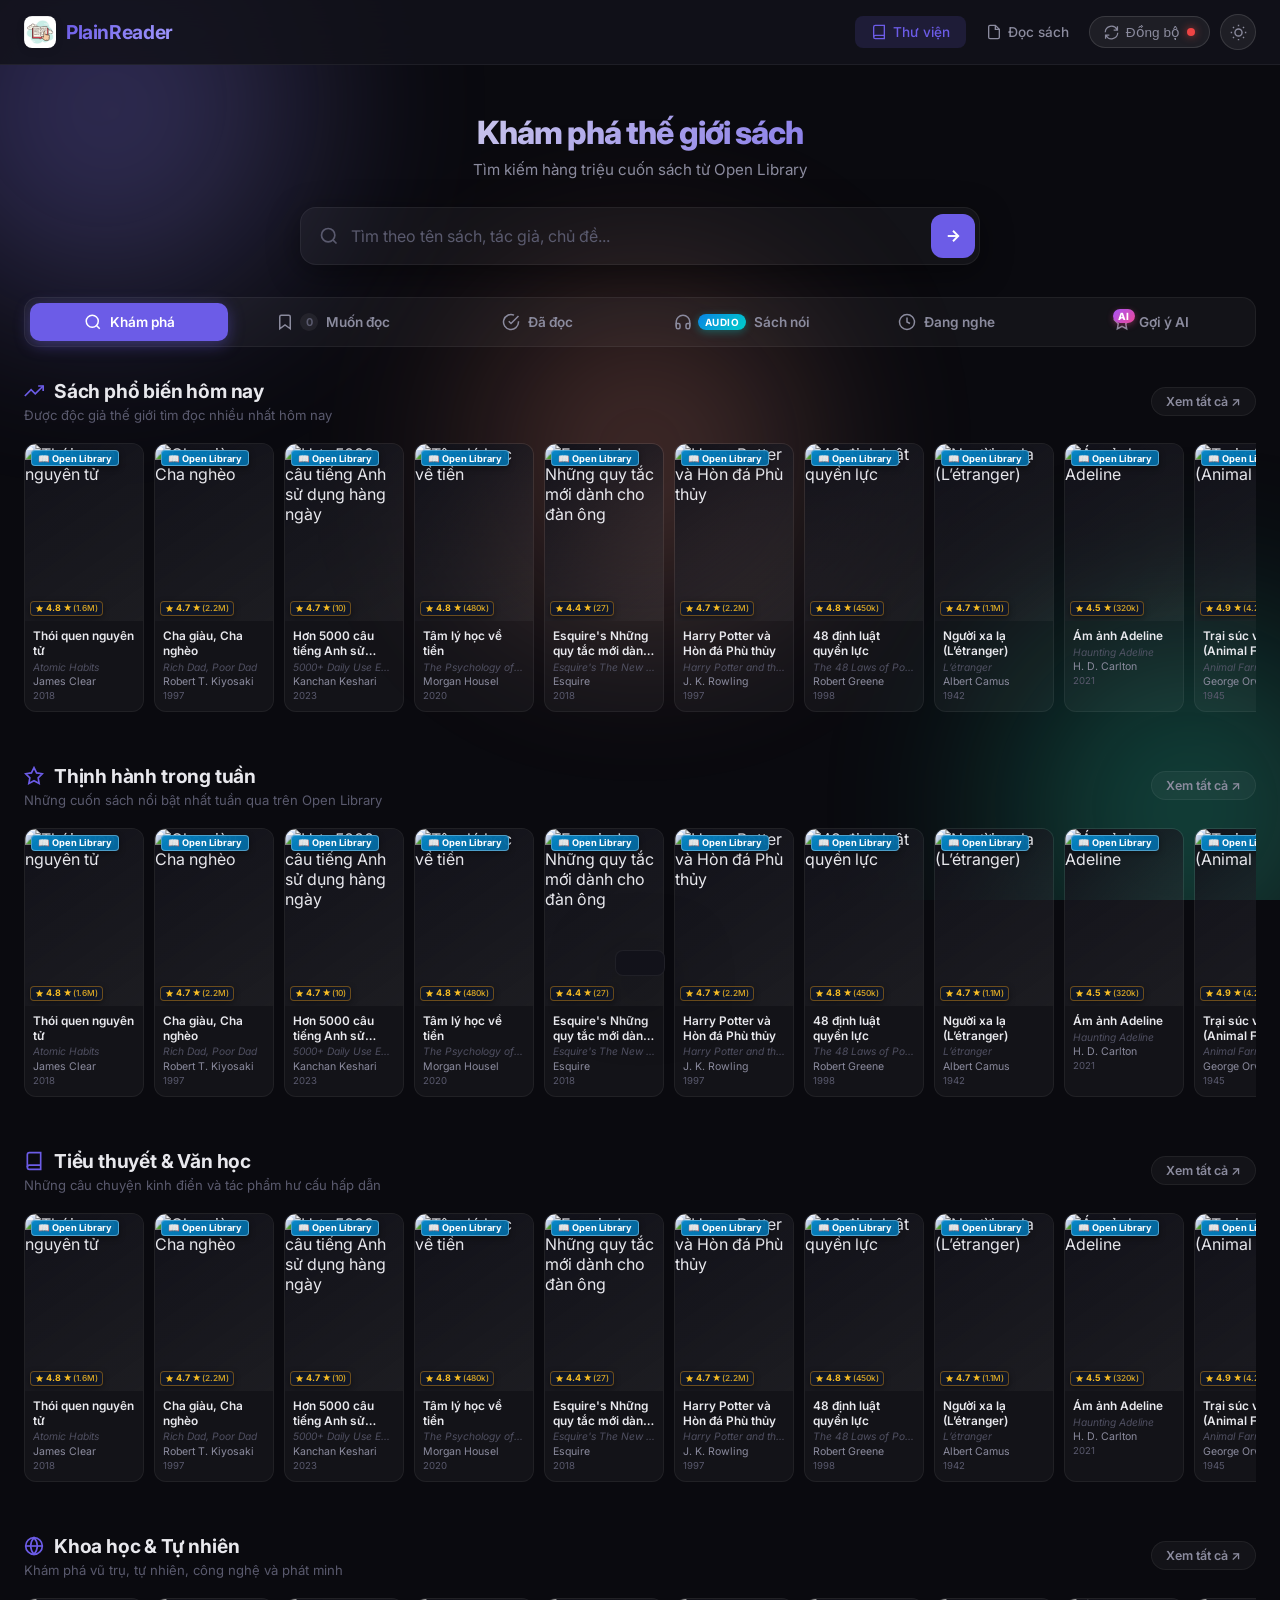
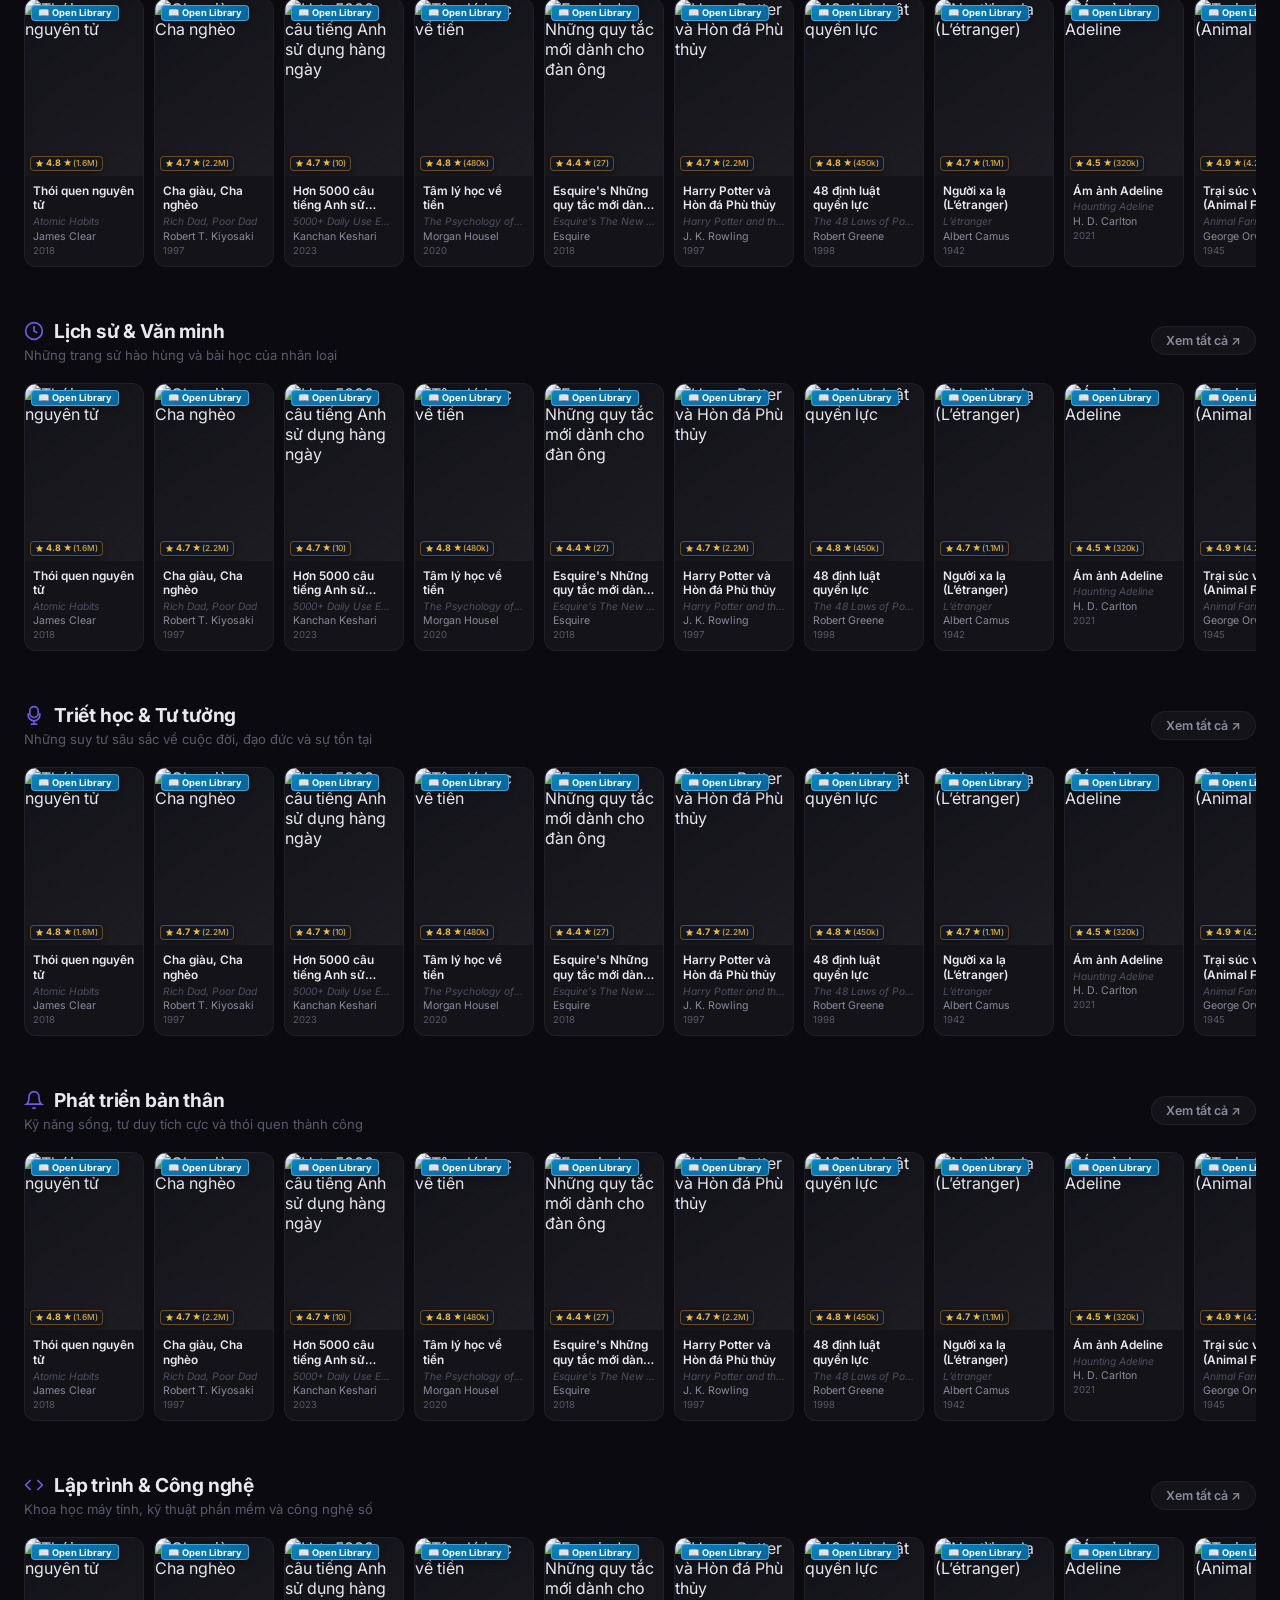
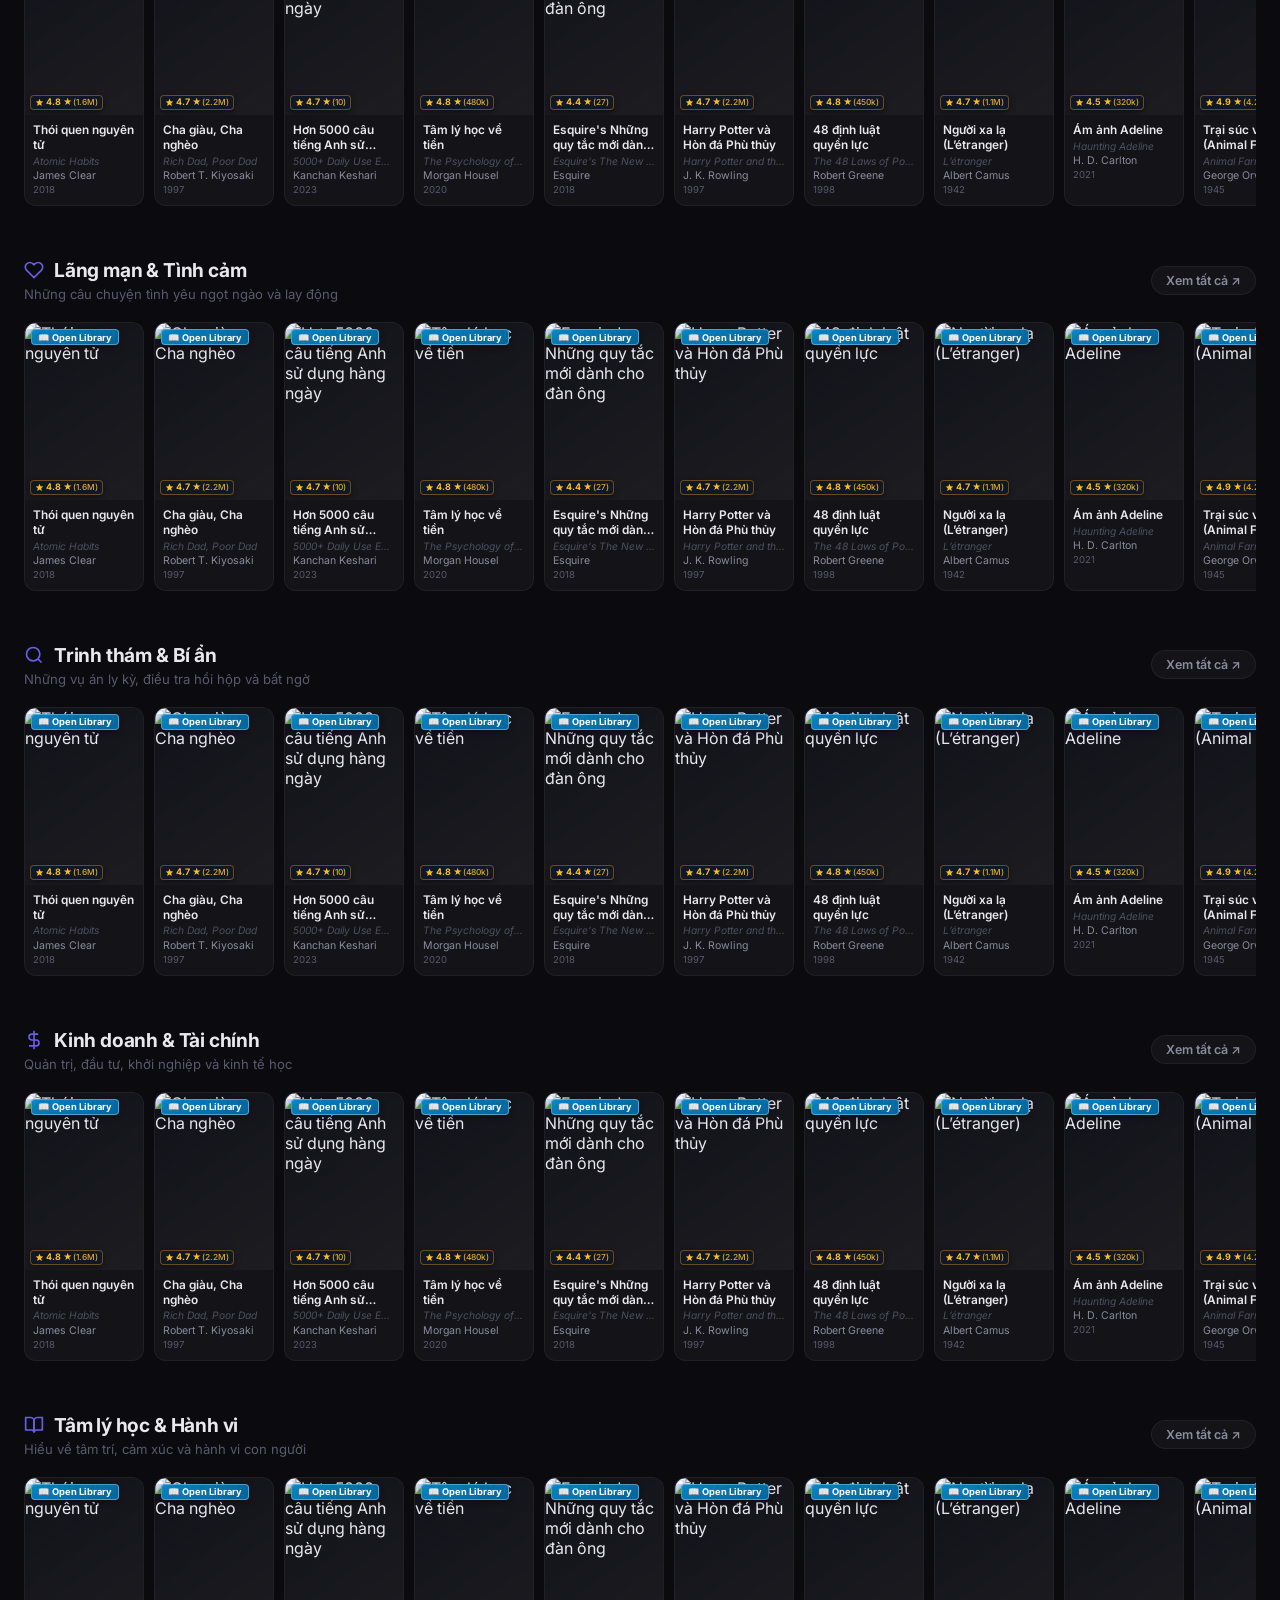
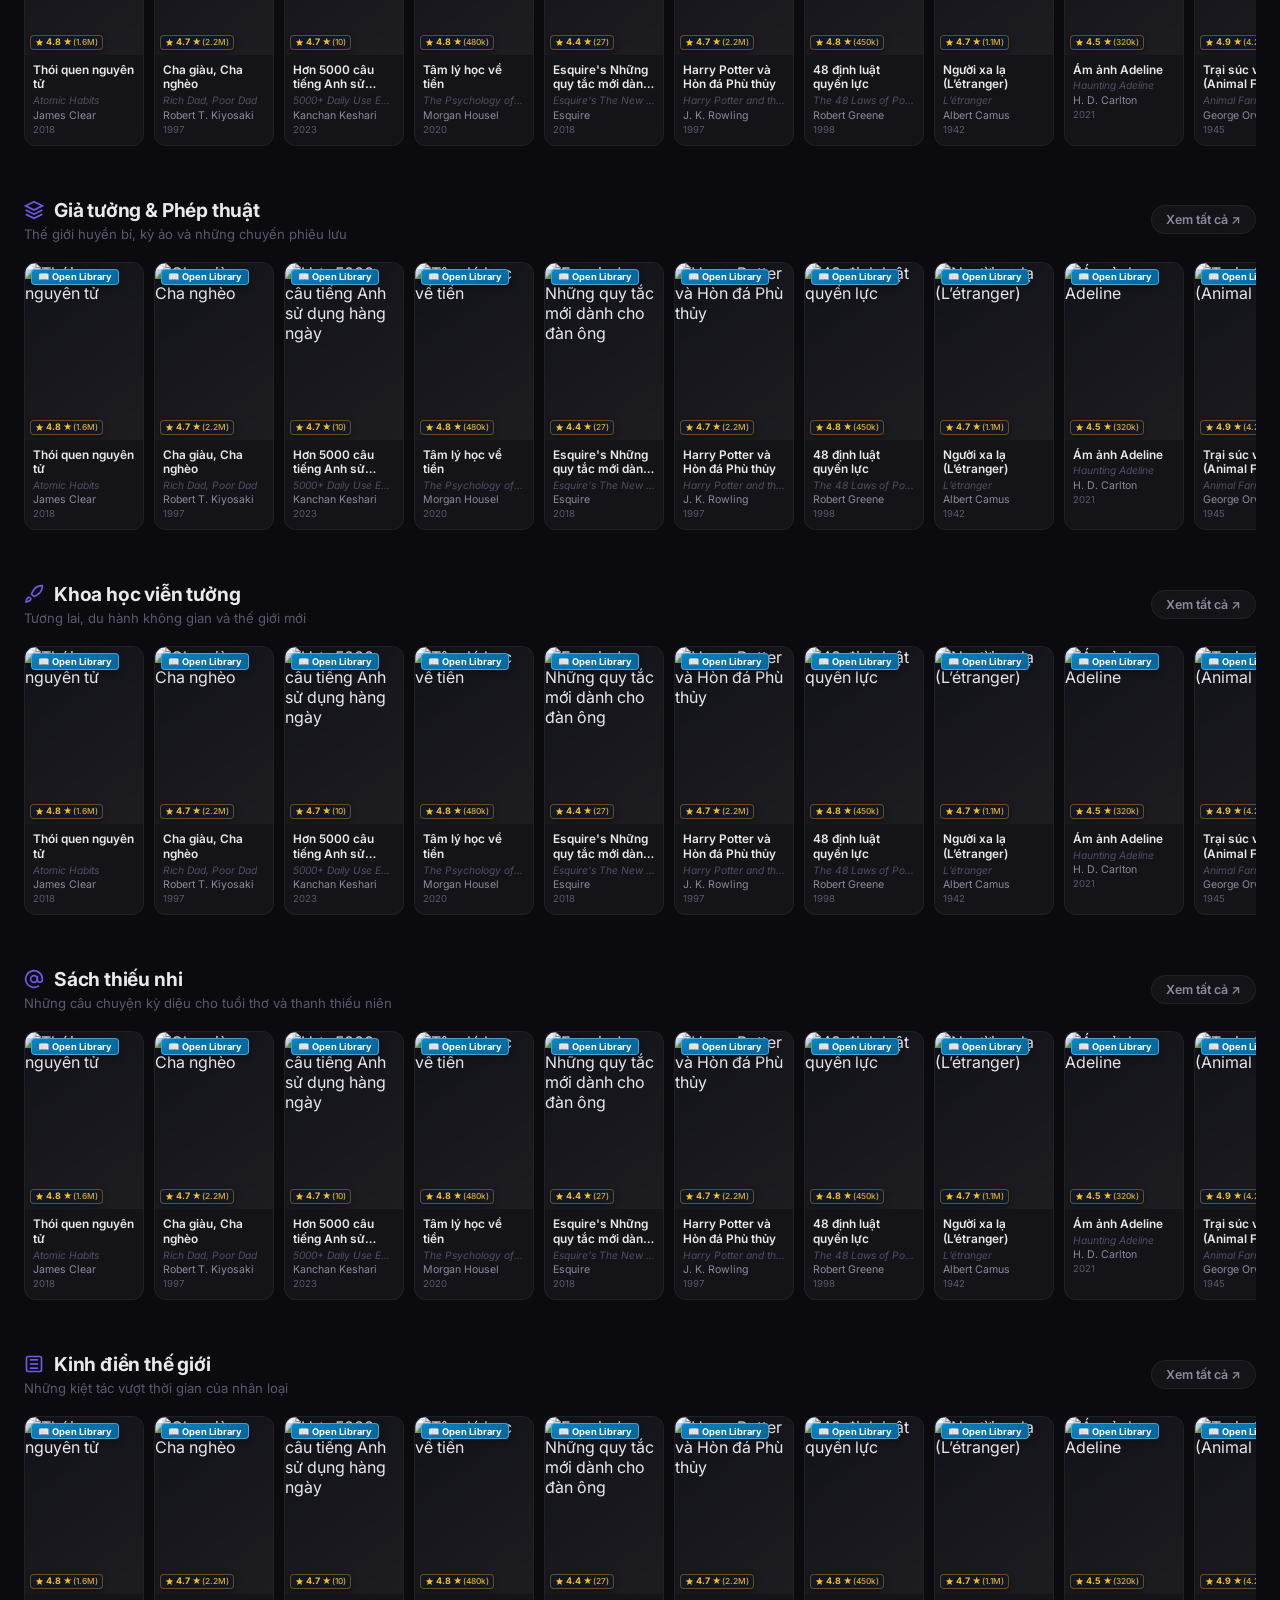
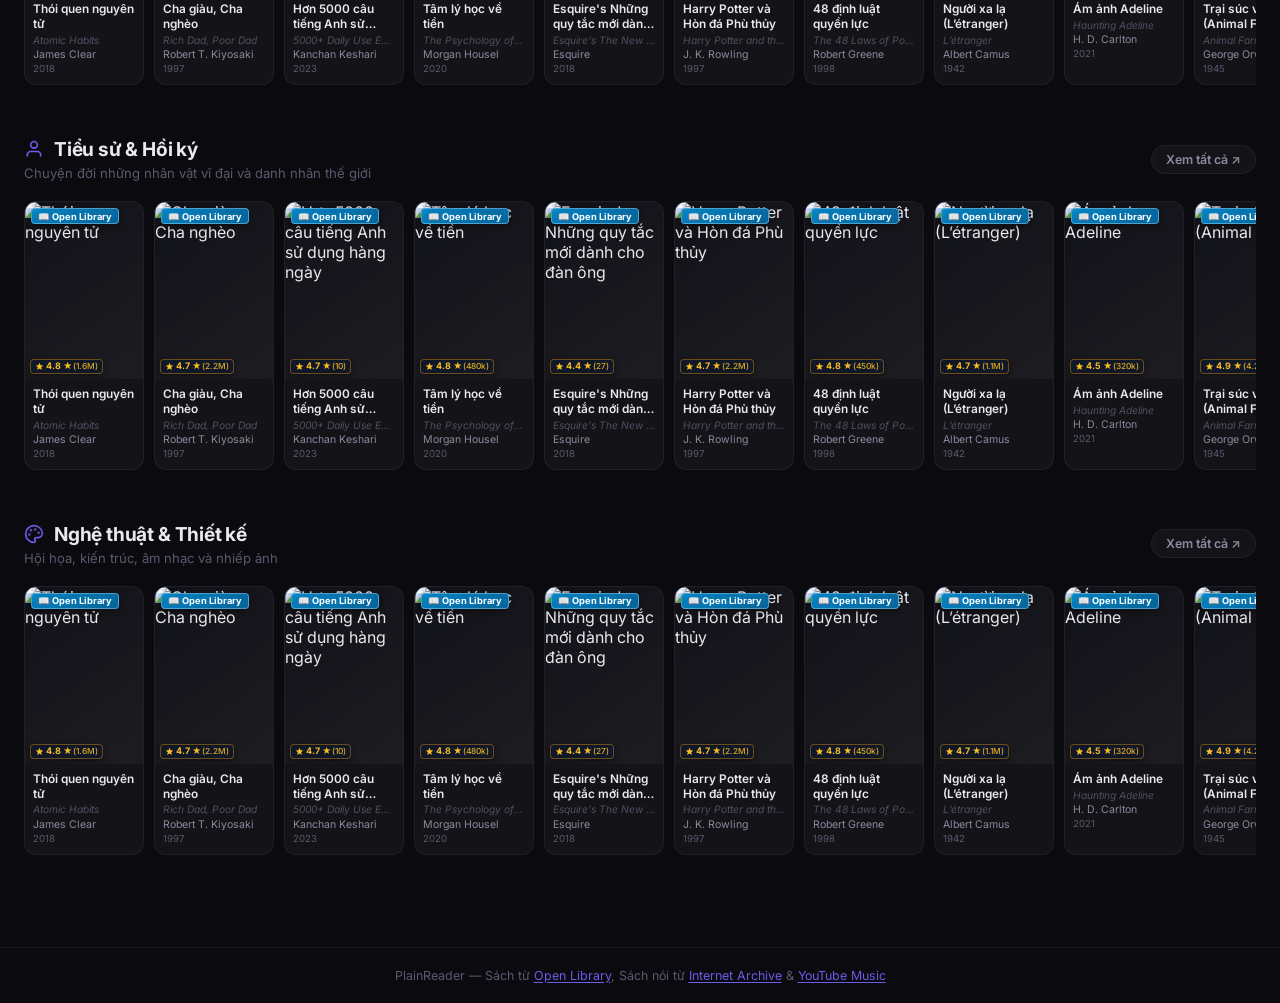
==== commit 75752a8e: "fix(audio): define global isSameAuthorComparison to resolve ReferenceError in recommendation grid" ====
--- a/index.html
+++ b/index.html
@@ -15,7 +15,7 @@
     <meta http-equiv="Cache-Control" content="no-cache, no-store, must-revalidate">
     <meta http-equiv="Pragma" content="no-cache">
     <meta http-equiv="Expires" content="0">
-    <link rel="stylesheet" href="catalog.css?v=17.0">
+    <link rel="stylesheet" href="catalog.css?v=17.1">
     <script>
         (function() {
             try {
@@ -1315,7 +1315,7 @@
 
     <!-- YouTube IFrame API -->
     <script src="https://www.youtube.com/iframe_api"></script>
-    <script src="sync.js?v=17.0"></script>
-    <script src="catalog.js?v=17.0"></script>
+    <script src="sync.js?v=17.1"></script>
+    <script src="catalog.js?v=17.1"></script>
 </body>
 </html>
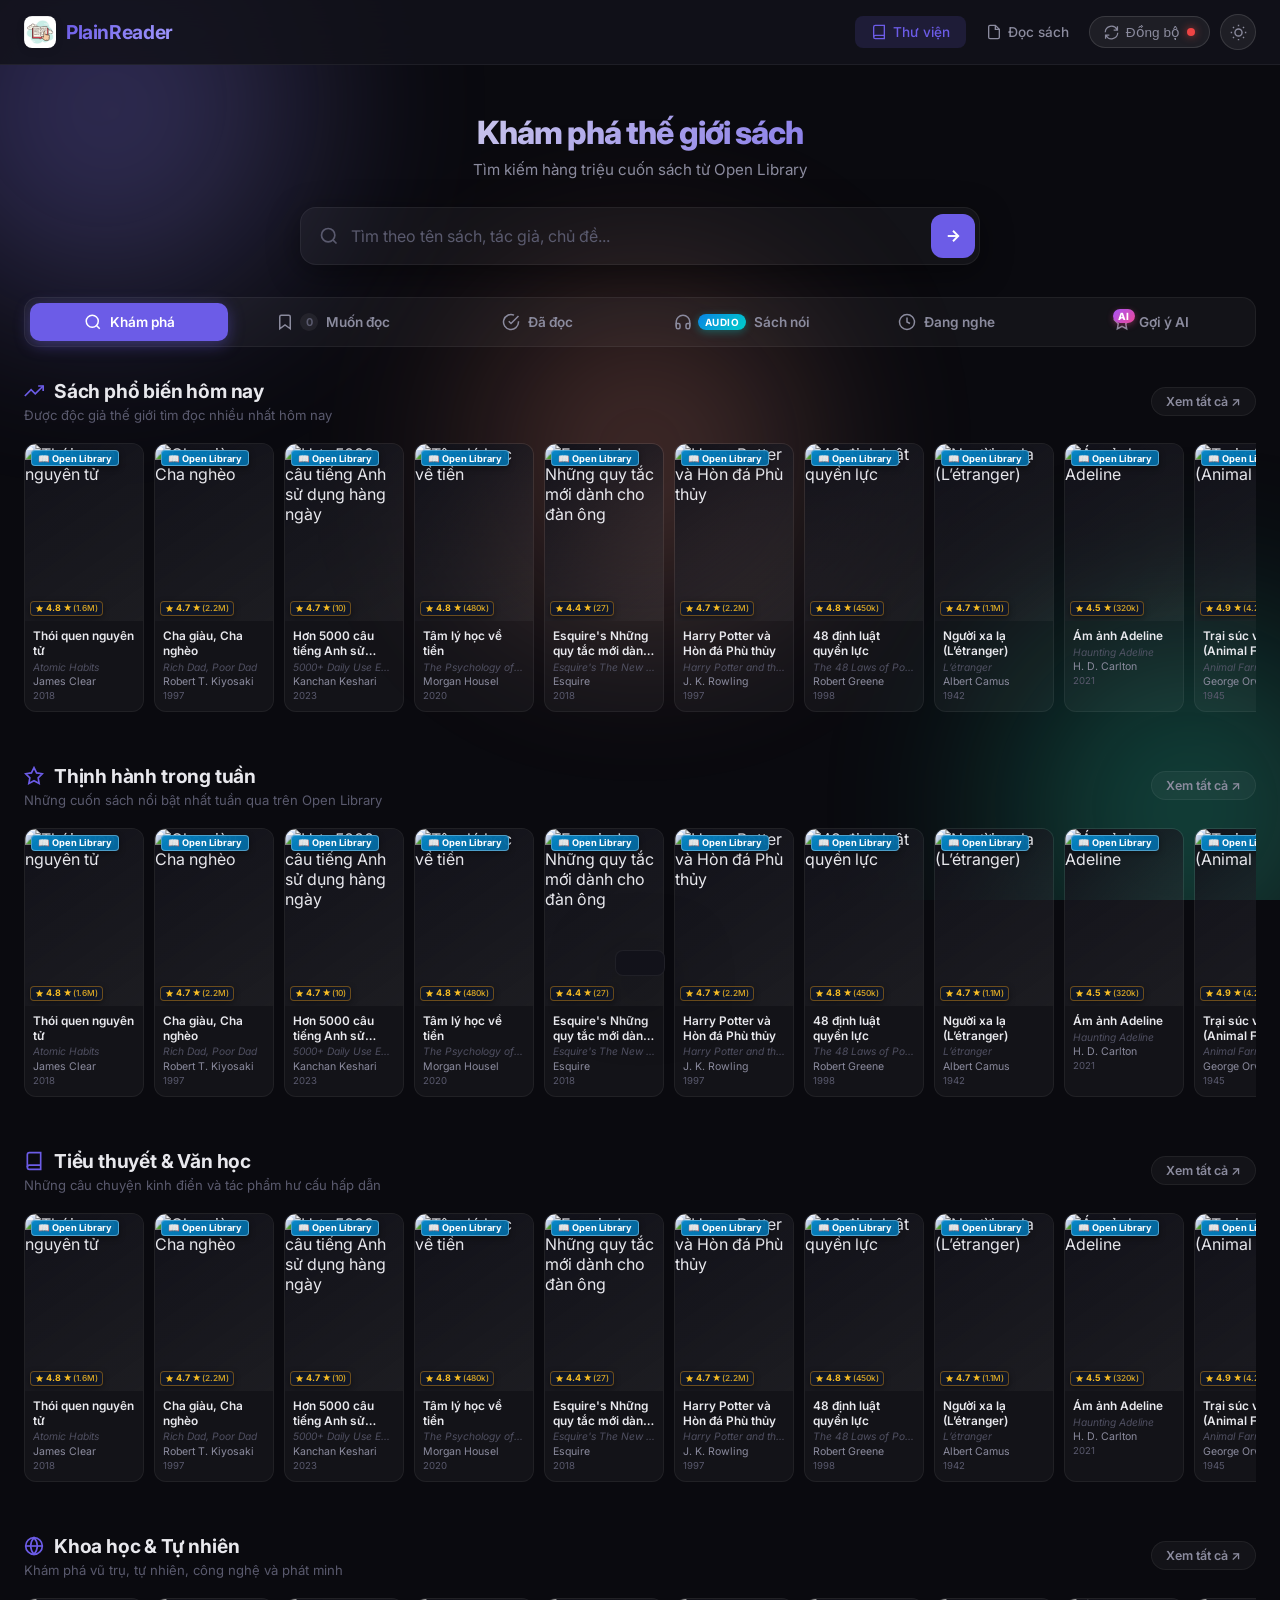
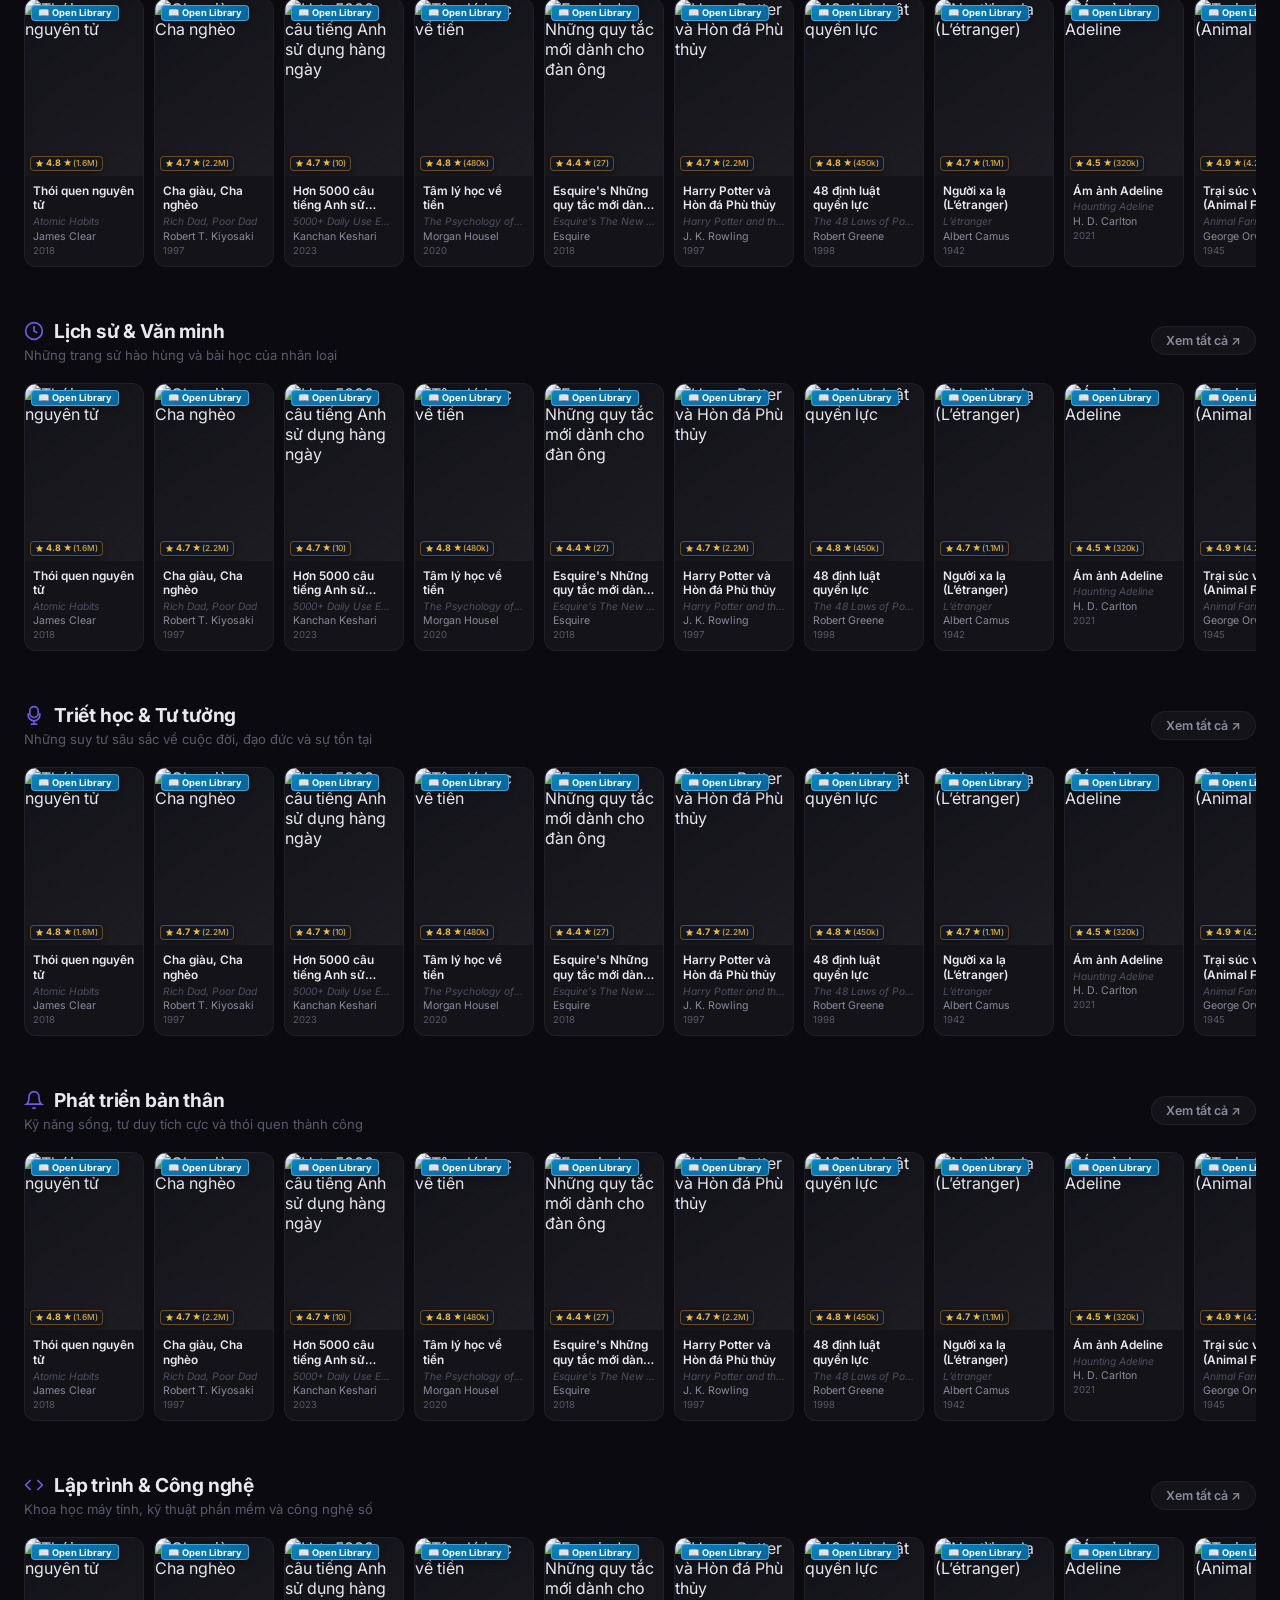
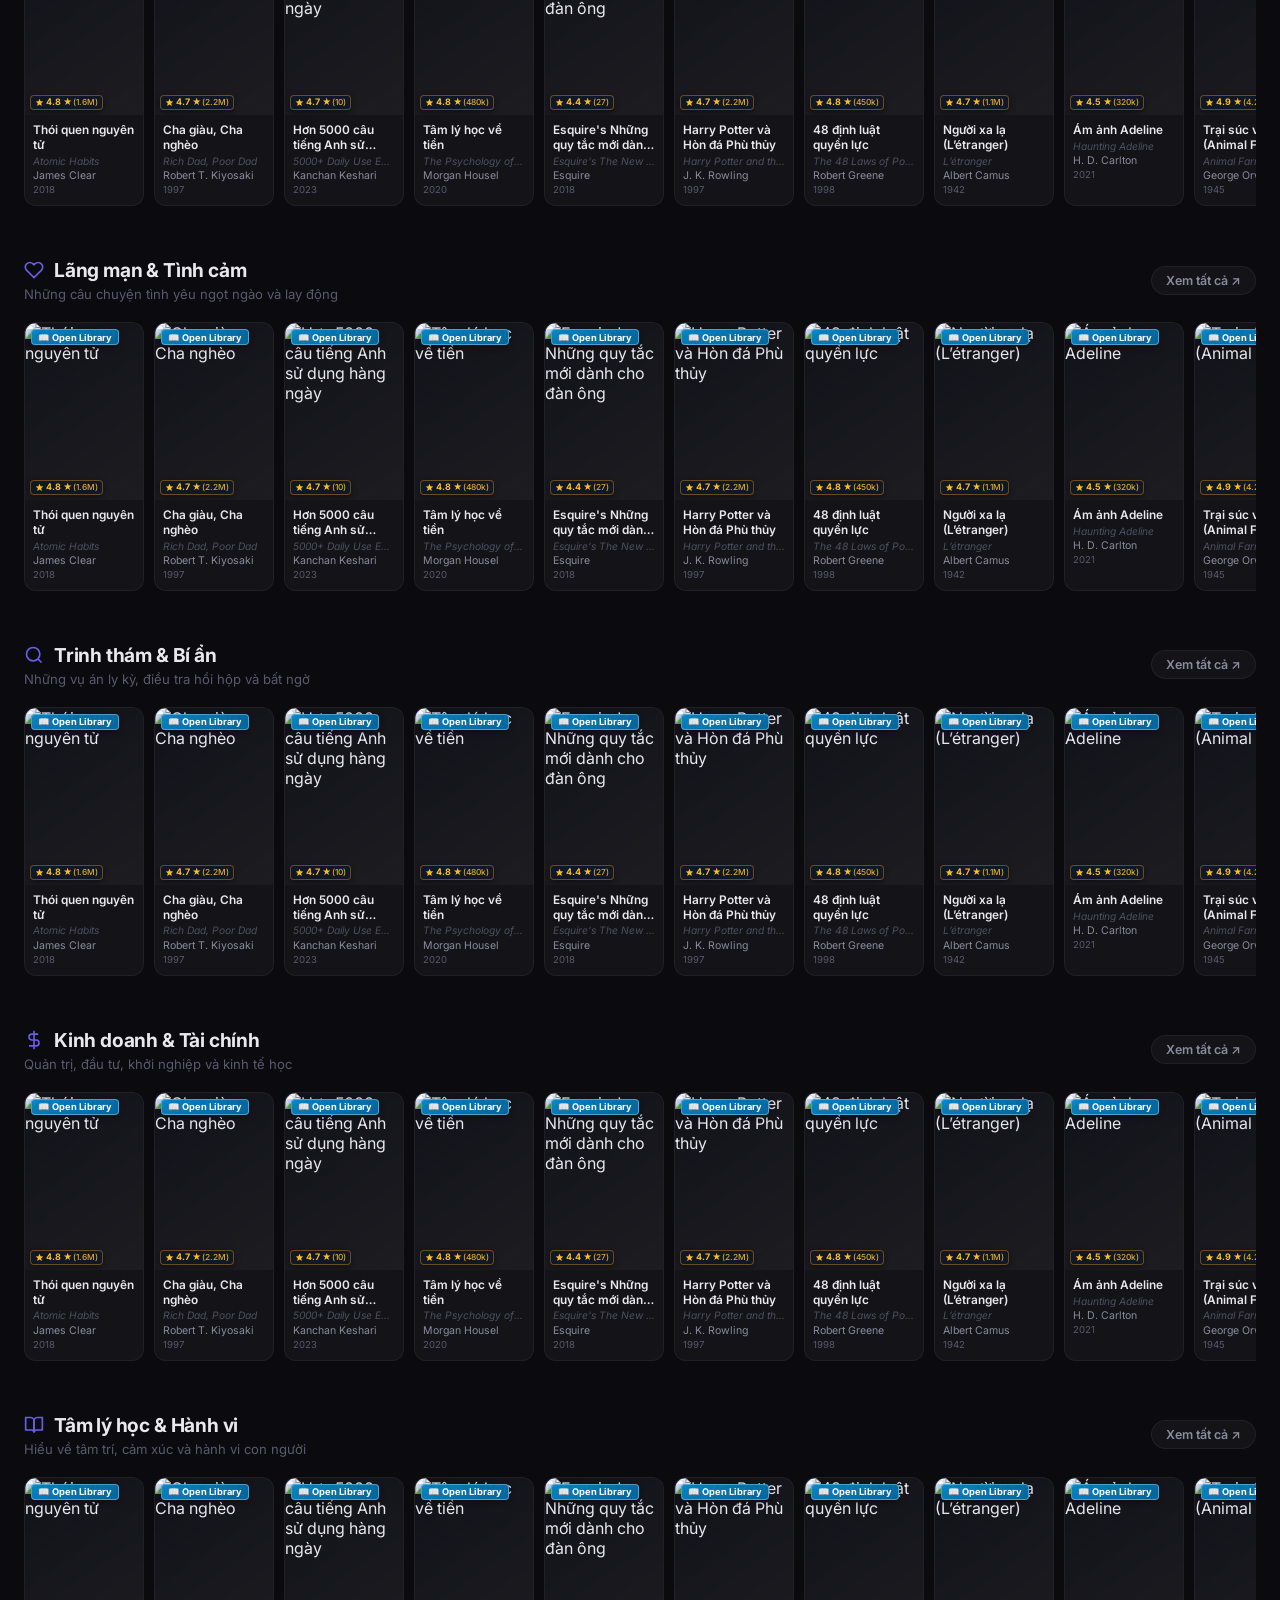
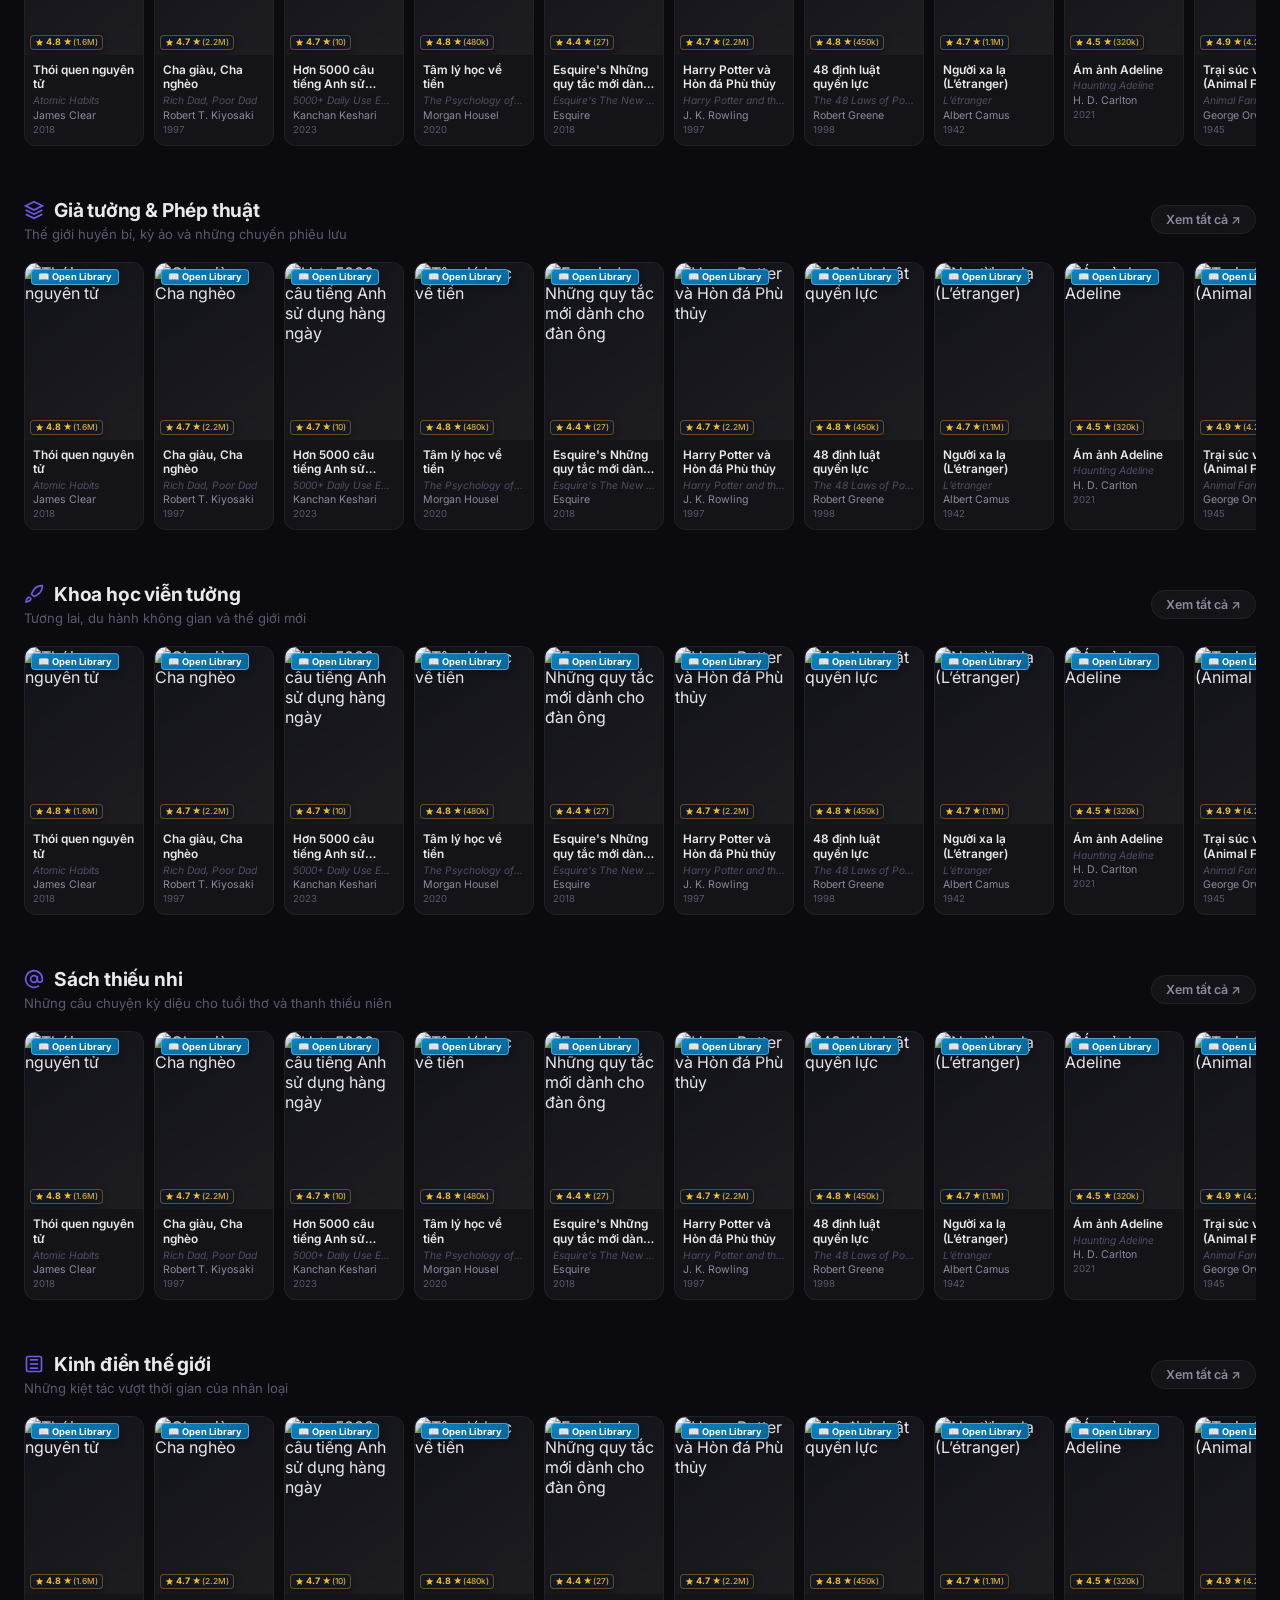
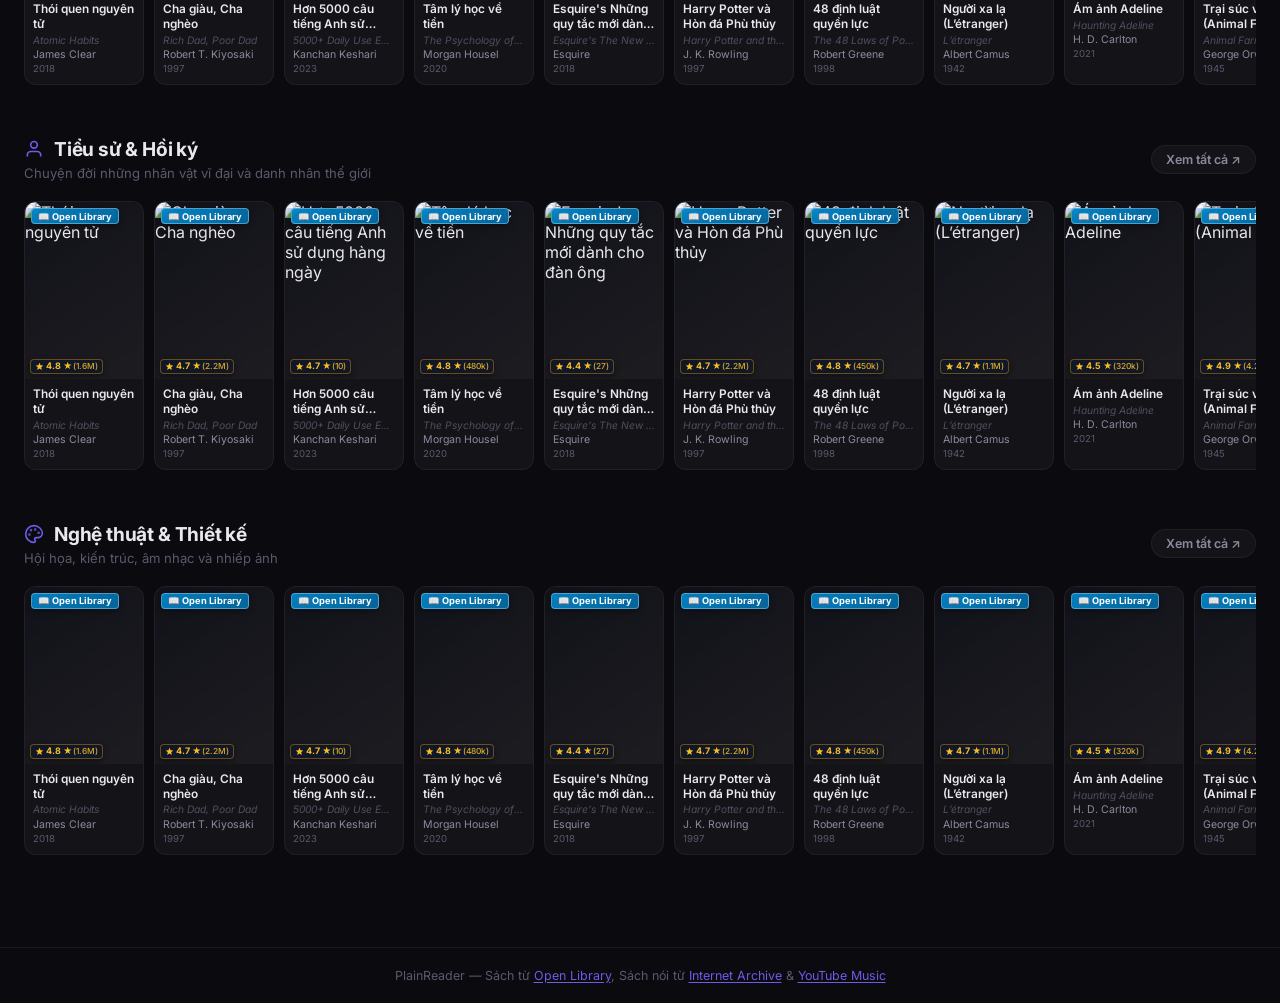
==== commit 1bb49404: "fix(audio-rec): auto-refresh 8-per-row recommendations on audio switch, prevent generic author false" ====
--- a/index.html
+++ b/index.html
@@ -15,7 +15,7 @@
     <meta http-equiv="Cache-Control" content="no-cache, no-store, must-revalidate">
     <meta http-equiv="Pragma" content="no-cache">
     <meta http-equiv="Expires" content="0">
-    <link rel="stylesheet" href="catalog.css?v=17.1">
+    <link rel="stylesheet" href="catalog.css?v=18.5">
     <script>
         (function() {
             try {
@@ -1315,7 +1315,7 @@
 
     <!-- YouTube IFrame API -->
     <script src="https://www.youtube.com/iframe_api"></script>
-    <script src="sync.js?v=17.1"></script>
-    <script src="catalog.js?v=17.1"></script>
+    <script src="sync.js?v=18.5"></script>
+    <script src="catalog.js?v=18.5"></script>
 </body>
 </html>
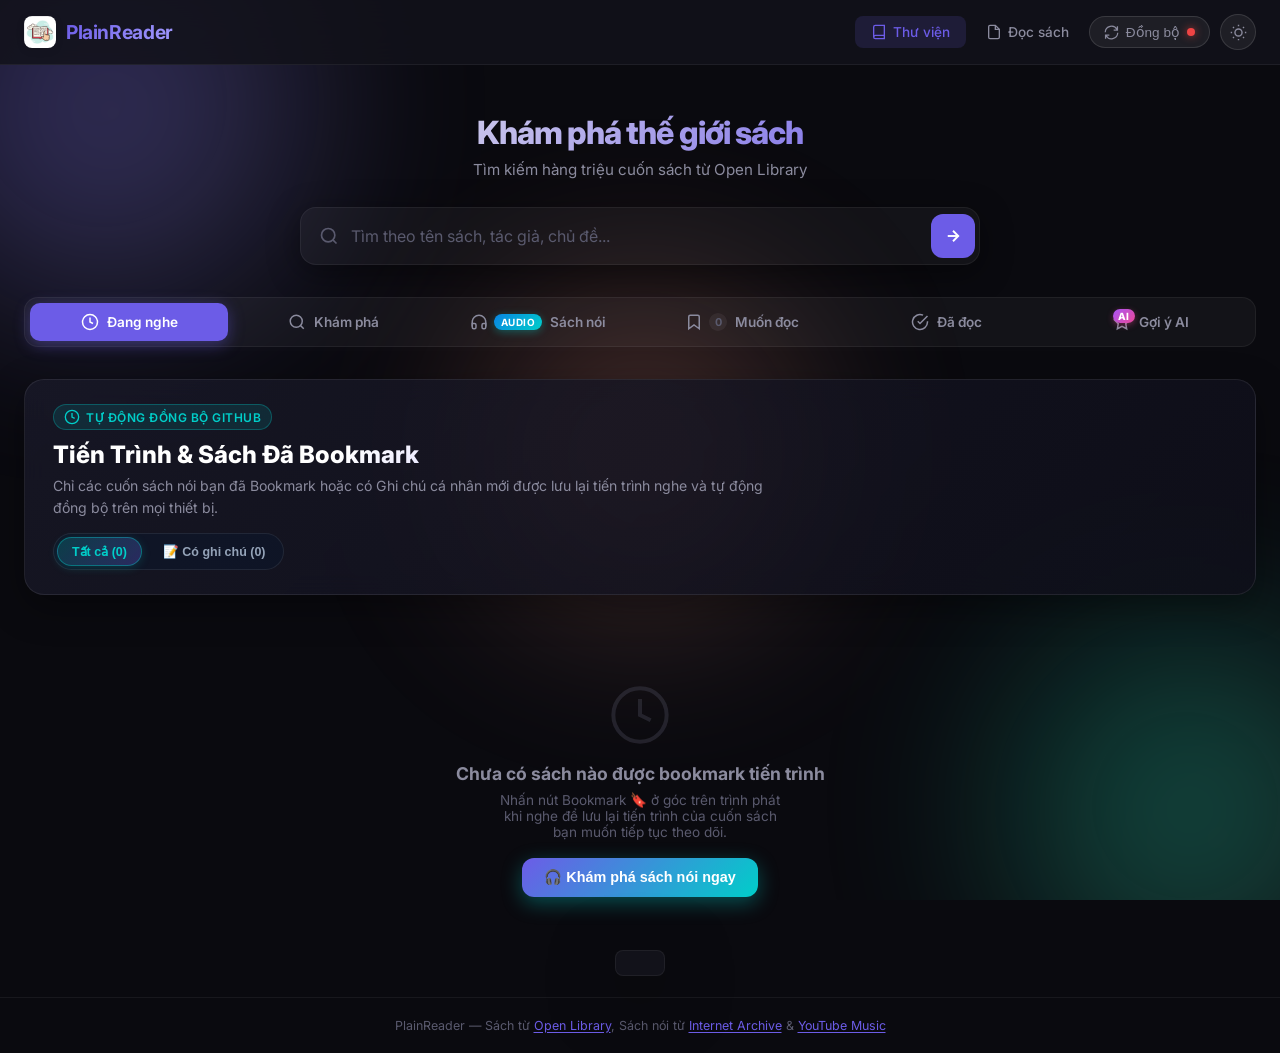
==== commit 0276bcc2: "feat: set audio history & progress as default home page" ====
--- a/index.html
+++ b/index.html
@@ -15,7 +15,7 @@
     <meta http-equiv="Cache-Control" content="no-cache, no-store, must-revalidate">
     <meta http-equiv="Pragma" content="no-cache">
     <meta http-equiv="Expires" content="0">
-    <link rel="stylesheet" href="catalog.css?v=18.5">
+    <link rel="stylesheet" href="catalog.css?v=20.0">
     <script>
         (function() {
             try {
@@ -104,7 +104,17 @@
         <!-- Tabs Navigation -->
         <div class="tabs-container">
             <div class="tabs" id="tabs" role="tablist">
-                <button class="tab active" data-tab="explore" id="tabExplore" role="tab" aria-selected="true" title="Khám phá">
+                <button class="tab active" data-tab="history" id="tabHistory" role="tab" aria-selected="true" title="Tiến trình & Lịch sử nghe (Trang chính)">
+                    <div class="tab-icon-wrap">
+                        <svg class="tab-icon" viewBox="0 0 24 24" fill="none" stroke="currentColor" stroke-width="2" width="18" height="18">
+                            <circle cx="12" cy="12" r="10"/>
+                            <polyline points="12 6 12 12 16 14"/>
+                        </svg>
+                        <span class="tab-count" id="audioHistoryCount">0</span>
+                    </div>
+                    <span class="tab-label">Đang nghe</span>
+                </button>
+                <button class="tab" data-tab="explore" id="tabExplore" role="tab" aria-selected="false" title="Khám phá">
                     <div class="tab-icon-wrap">
                         <svg class="tab-icon" viewBox="0 0 24 24" fill="none" stroke="currentColor" stroke-width="2" width="18" height="18">
                             <circle cx="11" cy="11" r="8"/>
@@ -112,6 +122,16 @@
                         </svg>
                     </div>
                     <span class="tab-label">Khám phá</span>
+                </button>
+                <button class="tab" data-tab="audio" id="tabAudio" role="tab" aria-selected="false" title="Sách nói Audio">
+                    <div class="tab-icon-wrap">
+                        <svg class="tab-icon" viewBox="0 0 24 24" fill="none" stroke="currentColor" stroke-width="2" width="18" height="18">
+                            <path d="M3 18v-6a9 9 0 0 1 18 0v6"/>
+                            <path d="M21 19a2 2 0 0 1-2 2h-1a2 2 0 0 1-2-2v-3a2 2 0 0 1 2-2h3zM3 19a2 2 0 0 0 2 2h1a2 2 0 0 0 2-2v-3a2 2 0 0 0-2-2H3z"/>
+                        </svg>
+                        <span class="tab-badge-audio">Audio</span>
+                    </div>
+                    <span class="tab-label">Sách nói</span>
                 </button>
                 <button class="tab" data-tab="wishlist" id="tabWishlist" role="tab" aria-selected="false" title="Muốn đọc">
                     <div class="tab-icon-wrap">
@@ -133,26 +153,6 @@
                     </div>
                     <span class="tab-label">Đã đọc</span>
                 </button>
-                <button class="tab" data-tab="audio" id="tabAudio" role="tab" aria-selected="false" title="Sách nói Audio">
-                    <div class="tab-icon-wrap">
-                        <svg class="tab-icon" viewBox="0 0 24 24" fill="none" stroke="currentColor" stroke-width="2" width="18" height="18">
-                            <path d="M3 18v-6a9 9 0 0 1 18 0v6"/>
-                            <path d="M21 19a2 2 0 0 1-2 2h-1a2 2 0 0 1-2-2v-3a2 2 0 0 1 2-2h3zM3 19a2 2 0 0 0 2 2h1a2 2 0 0 0 2-2v-3a2 2 0 0 0-2-2H3z"/>
-                        </svg>
-                        <span class="tab-badge-audio">Audio</span>
-                    </div>
-                    <span class="tab-label">Sách nói</span>
-                </button>
-                <button class="tab" data-tab="history" id="tabHistory" role="tab" aria-selected="false" title="Tiến trình & Lịch sử nghe">
-                    <div class="tab-icon-wrap">
-                        <svg class="tab-icon" viewBox="0 0 24 24" fill="none" stroke="currentColor" stroke-width="2" width="18" height="18">
-                            <circle cx="12" cy="12" r="10"/>
-                            <polyline points="12 6 12 12 16 14"/>
-                        </svg>
-                        <span class="tab-count" id="audioHistoryCount">0</span>
-                    </div>
-                    <span class="tab-label">Đang nghe</span>
-                </button>
                 <button class="tab" data-tab="recommend" id="tabRecommend" role="tab" aria-selected="false" title="Gợi ý AI & Đa Nguồn">
                     <div class="tab-icon-wrap">
                         <svg class="tab-icon" viewBox="0 0 24 24" fill="none" stroke="currentColor" stroke-width="2" width="18" height="18">
@@ -166,7 +166,7 @@
         </div>
 
         <!-- Explore Tab Content -->
-        <div class="tab-content active" id="contentExplore">
+        <div class="tab-content" id="contentExplore">
             <!-- Recommendations Section -->
             <section class="section" id="recommendationsSection" style="display:none;">
                 <div class="section-header">
@@ -405,8 +405,8 @@
             </div>
         </div>
 
-        <!-- Audio History / In-Progress Tab Content -->
-        <div class="tab-content" id="contentHistory">
+        <!-- Audio History / In-Progress Tab Content (Trang chính / Home) -->
+        <div class="tab-content active" id="contentHistory">
             <div class="history-page-header">
                 <div class="history-header-left">
                     <div class="history-badge">
@@ -1315,7 +1315,7 @@
 
     <!-- YouTube IFrame API -->
     <script src="https://www.youtube.com/iframe_api"></script>
-    <script src="sync.js?v=18.5"></script>
-    <script src="catalog.js?v=18.5"></script>
+    <script src="sync.js?v=20.0"></script>
+    <script src="catalog.js?v=20.0"></script>
 </body>
 </html>
